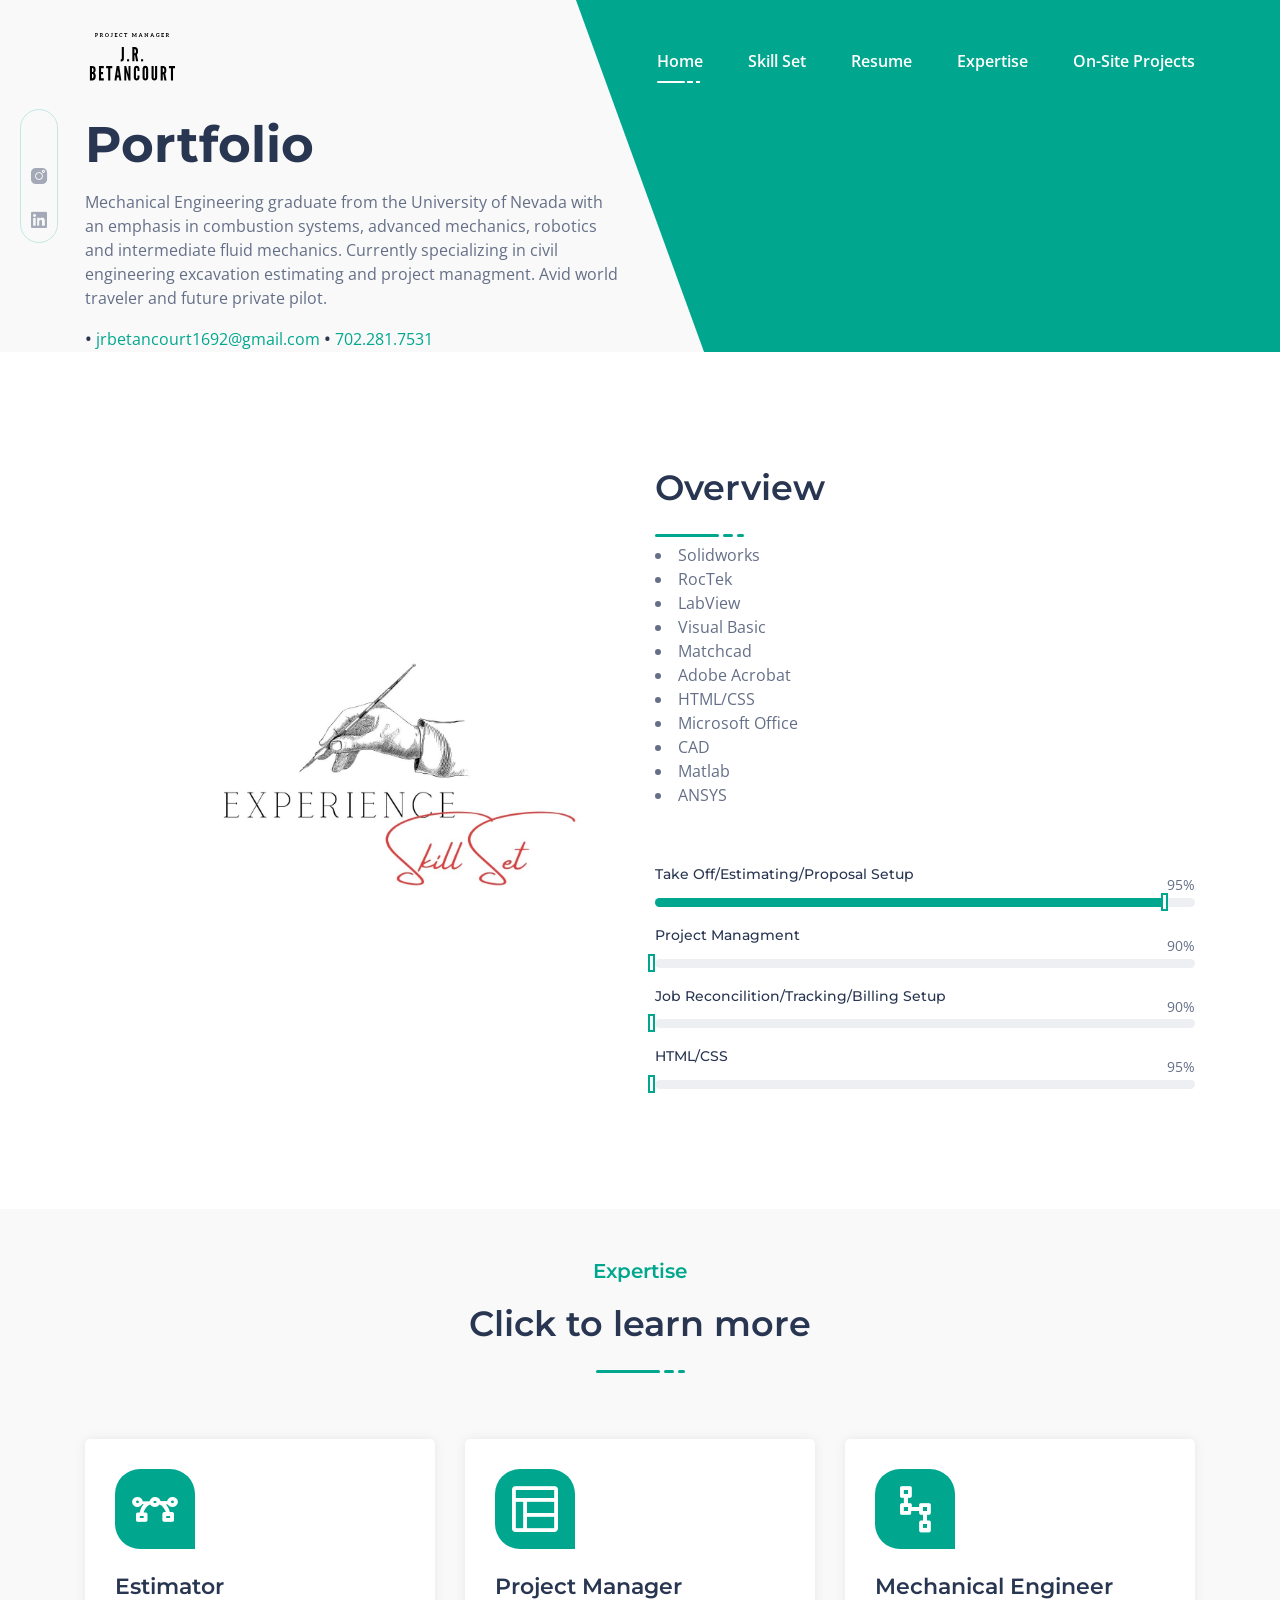
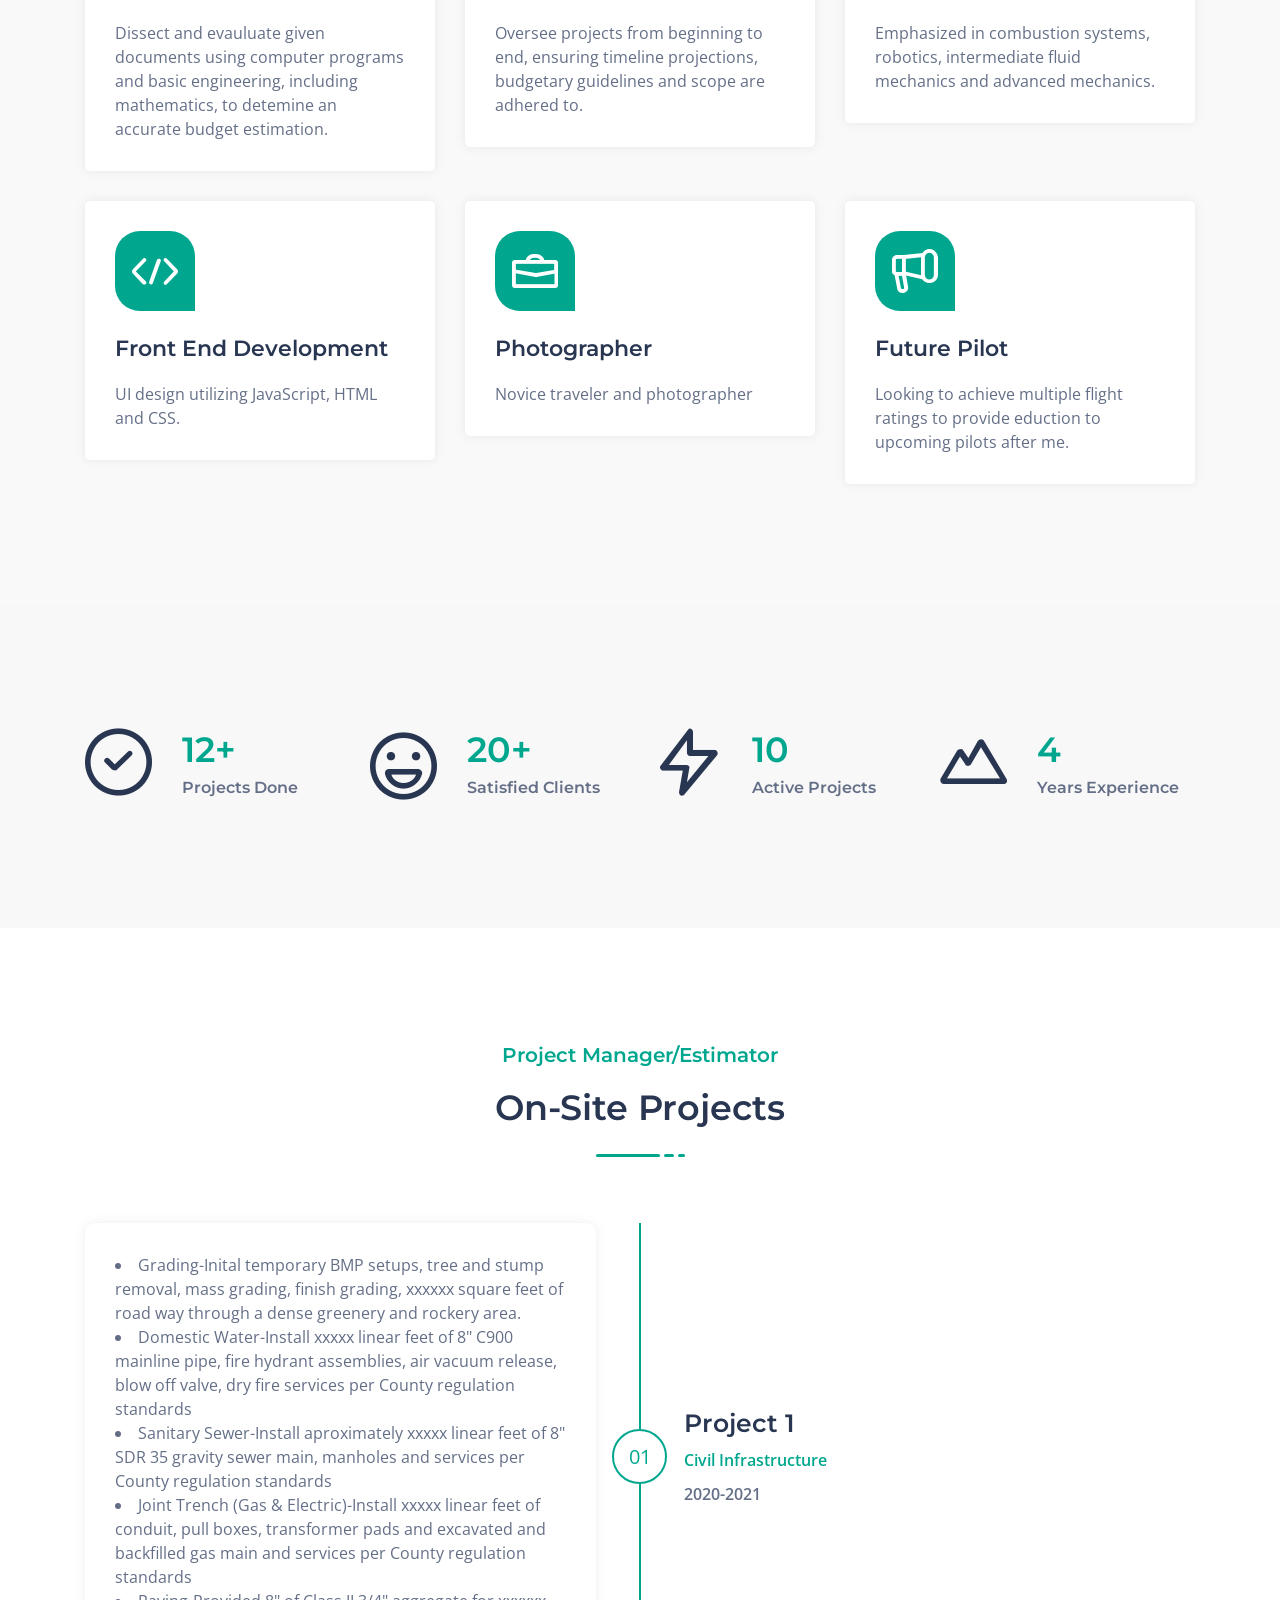
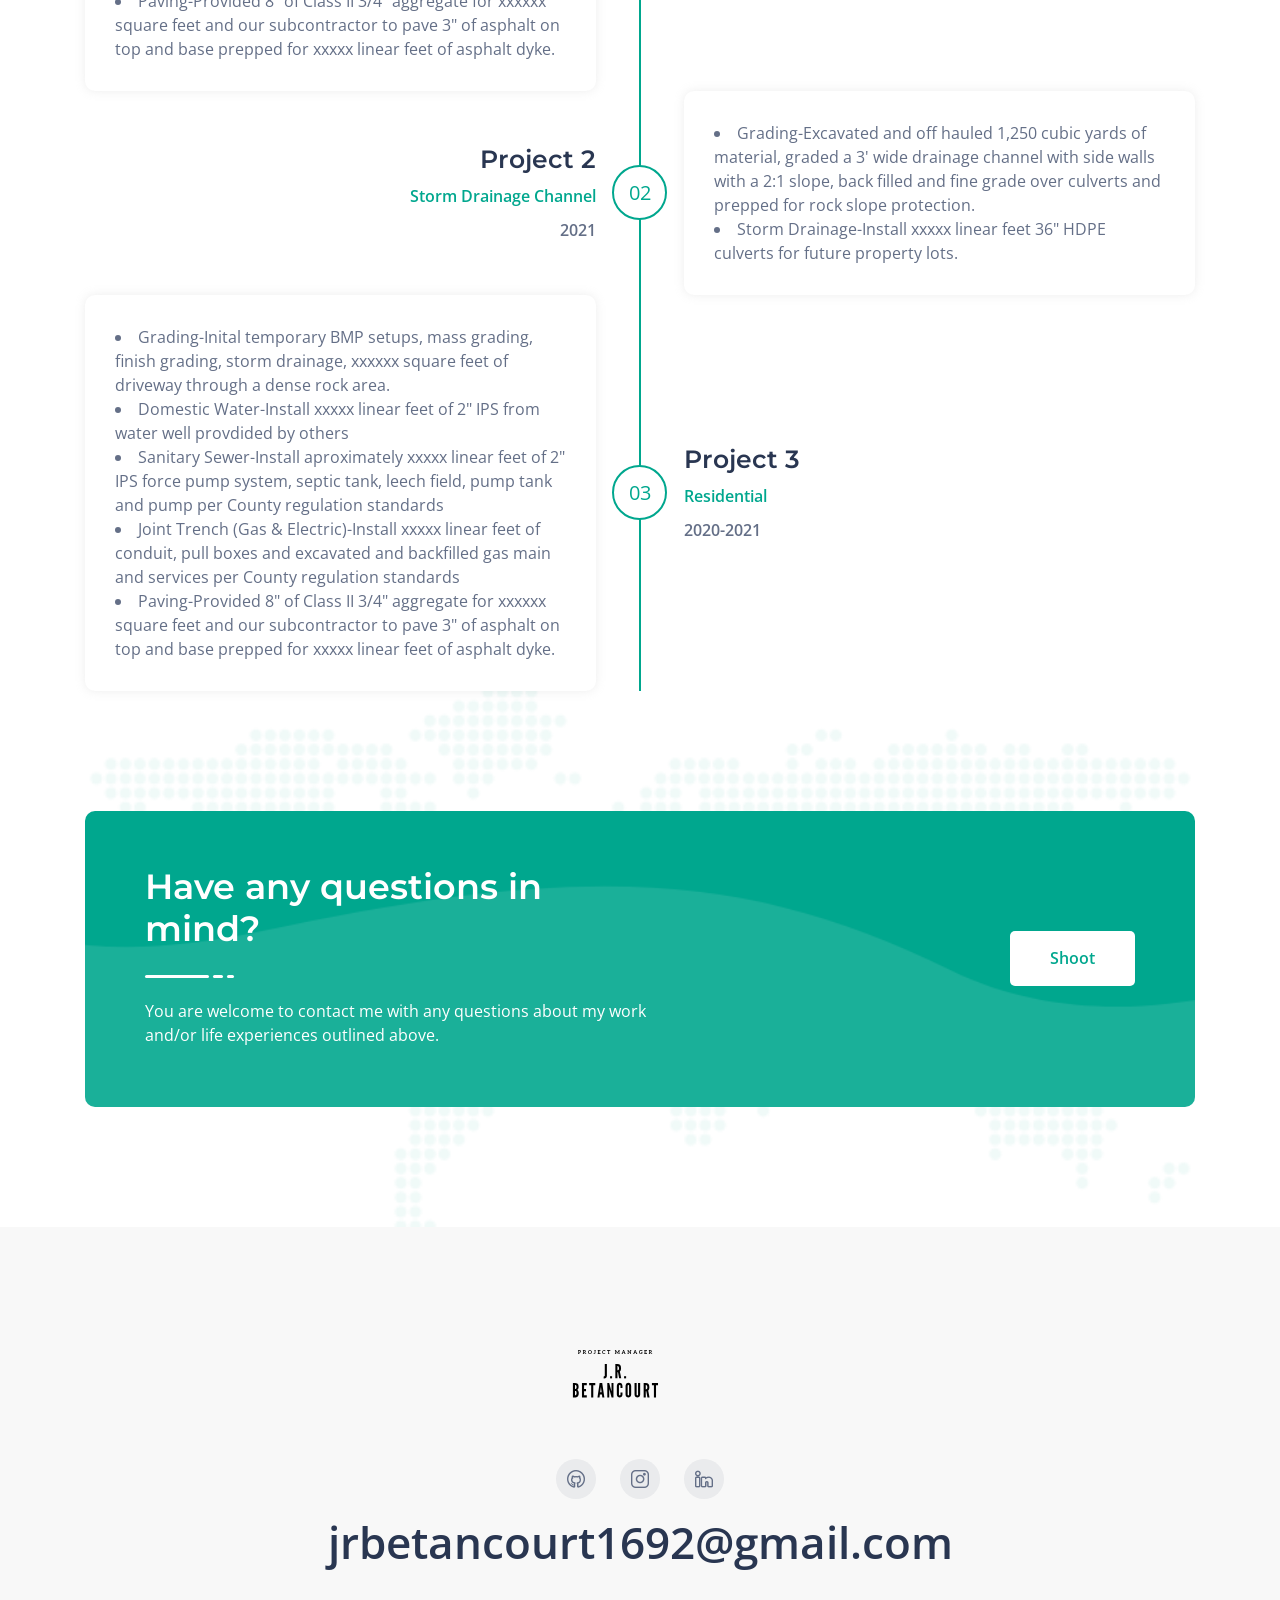
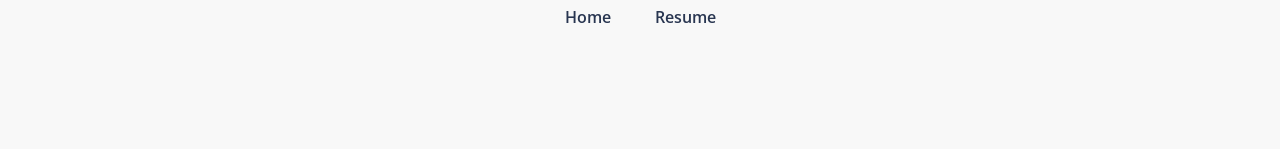
==== index.html @ 89916645 "Update index.html" ====
<!doctype html>
<html class="no-js" lang="en">

<head>
    <meta charset="utf-8">

    <!--====== Title ======-->
    <title>Joe Betancourt - Portfolio</title>

    <meta name="description" content="">
    <meta name="viewport" content="width=device-width, initial-scale=1">

    <!--====== Favicon Icon ======-->
    <link rel="shortcut icon" href="assets/images/B2.png" type="image/png">

    <!--====== Slick CSS ======-->
    <link rel="stylesheet" href="assets/css/animate.css">

    <!--====== Slick CSS ======-->
    <link rel="stylesheet" href="assets/css/slick.css">

    <!--====== LineIcons CSS ======-->
    <link rel="stylesheet" href="assets/css/lineicons.css">

    <!--====== Bootstrap CSS ======-->
    <link rel="stylesheet" href="assets/css/bootstrap.min.css">

    <!--====== Default CSS ======-->
    <link rel="stylesheet" href="assets/css/default.css">

    <!--====== Style CSS ======-->
    <link rel="stylesheet" href="assets/css/style.css">

</head>

<body>
    <!--[if IE]>
    <p class="browserupgrade">You are using an <strong>outdated</strong> browser. Please <a href="https://browsehappy.com/">upgrade your browser</a> to improve your experience and security.</p>
  <![endif]-->

    <!--====== PRELOADER PART START ======-->

    <div class="preloader">
        <div class="loader">
            <div class="ytp-spinner">
                <div class="ytp-spinner-container">
                    <div class="ytp-spinner-rotator">
                        <div class="ytp-spinner-left">
                            <div class="ytp-spinner-circle"></div>
                        </div>
                        <div class="ytp-spinner-right">
                            <div class="ytp-spinner-circle"></div>
                        </div>
                    </div>
                </div>
            </div>
        </div>
    </div>

    <!--====== PRELOADER PART ENDS ======-->


    <!--====== HEADER PART START ======-->

    <section class="header_area">
        <div class="header_navbar">
            <div class="container">
                <div class="row">
                    <div class="col-lg-12">
                        <nav class="navbar navbar-expand-lg">
                            <a class="navbar-brand" href="index.html">
                                <img src="assets/images/JRPM3.svg" alt="Logo">
                            </a>
                            <button class="navbar-toggler" type="button" data-toggle="collapse" data-target="#navbarSupportedContent" aria-controls="navbarSupportedContent" aria-expanded="false" aria-label="Toggle navigation">
                                <span class="toggler-icon"></span>
                                <span class="toggler-icon"></span>
                                <span class="toggler-icon"></span>
                            </button>

                            <div class="collapse navbar-collapse sub-menu-bar" id="navbarSupportedContent">
                                <ul id="nav" class="navbar-nav ml-auto">
                                    <li class="nav-item active">
                                        <a class="page-scroll" href="#home">Home <span></span></a>
                                    </li>
                                    <li class="nav-item">
                                        <a class="page-scroll" href="#about">Skill Set<span></span></a>
                                    </li>
                                    <li class="nav-item">
                                        <a class="page-scroll" href="Betancourt Joe - Resume.pdf">Resume<span></span></a>
                                    </li>
                                    <li class="nav-item">
                                        <a class="page-scroll" href="#services">Expertise<span></span></a>
                                    </li>

                                    <li class="nav-item">
                                        <a class="page-scroll" href="#work">On-Site Projects<span></span></a>
                                    </li>
                                </ul>
                            </div> <!-- navbar collapse -->
                        </nav> <!-- navbar -->
                    </div>
                </div> <!-- row -->
            </div> <!-- container -->
        </div> <!-- header navbar -->

        <div id="home" class="header_hero">
            <ul class="header_social d-none d-lg-block">
                <li><a href="file:///C:/Users/jrbet/Dropbox/My%20PC%20(LAPTOP-DLTUQN59)/Documents/FreeLance%20Website%20HTML/freelancer-template/index.html#project"><i class="lni lni-github-filled"></i></a></li>

                <li><a href="https://www.instagram.com/jrbet1692/"><i class="lni lni-instagram-filled"></i></a></li>
                <li><a href="https://www.linkedin.com/in/joe-betancourt/"><i class="lni lni-linkedin-original"></i></a></li>
            </ul>
            <div class="container">
                <div class="row align-items-center justify-content-center justify-content-lg-between">
                    <div class="col-lg-6">
                        <div class="header_hero_content mt-45">
                            <h5 class="header_sub_title wow fadeInUp" data-wow-duration="1.3s" data-wow-delay="0.2s"></h5>
                            <h2 class="header_title wow fadeInUp" data-wow-duration="1.3s" data-wow-delay="0.5s">Portfolio</h2>
                            <p class="wow fadeInUp" data-wow-duration="1.3s" data-wow-delay="1.1s">Mechanical Engineering graduate from the University of Nevada with an emphasis in combustion systems, advanced mechanics, robotics and intermediate fluid mechanics. Currently specializing in civil engineering excavation estimating and project managment. Avid world traveler and future private pilot. </p>
                            <span class="wow fadeInUp" data-wow-duration="1.3s" data-wow-delay="0.8s">&#8226</span>
                            <a href="mailto:jrbetancourt1692@gmail.com" <span class="wow fadeInUp" data-wow-duration="1.3s" data-wow-delay="0.8s">jrbetancourt1692@gmail.com</span></a>
                            <span class="wow fadeInUp" data-wow-duration="1.3s" data-wow-delay="0.8s">&#8226</span>
                            <a href="tel:+17022817531"<span class="wow fadeInUp" data-wow-duration="1.3s" data-wow-delay="0.8s">702.281.7531</span></a>
                        </div> <!-- header hero content -->
                    </div>
                    <div class="col-lg-6 col-md-6 col-sm-7">
                        <div class="header_hero_image mt-50 wow fadeInRightBig" data-wow-duration="1.3s" data-wow-delay="1.8s">
                            <img src="assets/images/" alt="">
                        </div> <!-- header hero image -->
                    </div>
                </div> <!-- row -->
            </div> <!-- container -->
            <div class="header_hero_shape d-none d-lg-block"></div> <!-- header hero shape -->
        </div> <!-- header hero -->
    </section>

    <!--====== HEADER PART ENDS ======-->

    <!--====== ABOUT PART START ======-->

    <section id="about" class="about_area pt-70 pb-120">
        <div class="container">
            <div class="row align-items-center justify-content-center">
                <div class="col-lg-6 col-md-9">
                    <div class=" mt-50 wow fadeInRightBig" data-wow-duration="1.3s" data-wow-delay="0.5s">
                        <img src="assets/images/Skill Set2.jpg" alt="Hero">
                        <div class="about_shape"></div>
                    </div>
                    <!-- about image -->
                </div>
                <div class="col-lg-6">
                    <div class="about_content mt-45 wow fadeInLeftBig" data-wow-duration="1.3s" data-wow-delay="0.5s">
                        <div class="section_title">
                            <h5 class="sub_title"></h5>
                            <h3 class="main_title">Overview</h3>
                            <ul class="line">
                                <li></li>
                                <li></li>
                                <li></li>
                                  </ul>

                               <li>Solidworks</li>
                               <li>RocTek</li>
                               <li>LabView</li>
                               <li>Visual Basic</li>
                               <li>Matchcad</li>
                               <li>Adobe Acrobat</li>
                               <li>HTML/CSS</li>

                              </ul>

                               <li>Microsoft Office</li>
                               <li>CAD</li>
                            </ul>

                                  <li>  Matlab</li>
                                  <li>  ANSYS</li>
                            </ul>
                         <span>
                        </div>

                        <!-- section title -->
                        <div class="about_skills pt-15">
                            <div class="skill_item mt-20">
                                <div class="skill_header">
                                    <h6 class="skill_title">Take Off/Estimating/Proposal Setup</h6>
                                    <div class="skill_percentage">
                                        <p><span class="counter">95</span>%</p>
                                    </div>
                                </div>
                                <div class="skill_bar">
                                    <div class="bar_inner">
                                        <div class="bar progress_line" data-width="95"></div>
                                    </div>
                                </div>
                            </div> <!-- skill item -->
                            <div class="skill_item mt-20">
                                <div class="skill_header">
                                    <h6 class="skill_title">Project Managment</h6>
                                    <div class="skill_percentage">
                                        <p><span class="counter">90</span>%</p>
                                    </div>
                                </div>
                                <div class="skill_bar">
                                    <div class="bar_inner">
                                        <div class="bar progress_line" data-width="90"></div>
                                    </div>
                                </div>
                            </div> <!-- skill item -->
                            <div class="skill_item mt-20">
                                <div class="skill_header">
                                    <h6 class="skill_title">Job Reconcilition/Tracking/Billing Setup</h6>
                                    <div class="skill_percentage">
                                        <p><span class="counter">90</span>%</p>
                                    </div>
                                </div>
                                <div class="skill_bar">
                                    <div class="bar_inner">
                                        <div class="bar progress_line" data-width="90"></div>
                                    </div>
                                </div>
                            </div> <!-- skill item -->
                            <div class="skill_item mt-20">
                                <div class="skill_header">
                                    <h6 class="skill_title">HTML/CSS</h6>
                                    <div class="skill_percentage">
                                        <p><span class="counter">95</span>%</p>
                                    </div>
                                </div>
                                <div class="skill_bar">
                                    <div class="bar_inner">
                                        <div class="bar progress_line" data-width="95"></div>
                                    </div>
                                </div>
                            </div> <!-- skill item -->
                        </div> <!-- about skill -->
                    </div> <!-- about content -->
                </div>
            </div> <!-- row -->
        </div> <!-- container -->
    </section>

    <!--====== ABOUT PART ENDS ======-->

    <!--====== SERVICES PART START ======-->

    <section id="services" class="services_area pt-50 pb-120">
        <div class="container">
            <div class="row justify-content-center">
                <div class="col-lg-6">
                    <div class="section_title text-center pb-30">
                        <h5 class="sub_title">Expertise</h5>
                        <h3 class="main_title">Click to learn more</h3>
                        <ul class="line">
                            <li></li>
                            <li></li>
                            <li></li>
                        </ul>
                    </div> <!-- section title -->
                </div>
            </div> <!-- row -->
            <div class="row">
                <div class="col-lg-4 col-sm-6"> 
                     <div class="single_service mt-30 wow fadeInUpBig" data-wow-duration="1.3s" data-wow-delay="0.2s">
                        <div class="service_icon">
                            <i class="lni lni-vector"></i>
                        </div> 
                        <div class="service_content">
                            <h4 class="service_title"><a href="Estimator.html">Estimator</a></h4>
                            <p>Dissect and evauluate given documents using computer programs and basic engineering, including mathematics, to detemine an accurate budget estimation.</p>
                        </div>
                    </div> <!-- single service -->
                </div>
                <div class="col-lg-4 col-sm-6">
                    <div class="single_service mt-30 wow fadeInUpBig" data-wow-duration="1.3s" data-wow-delay="0.5s">
                        <div class="service_icon">
                            <i class="lni lni-layout"></i>
                        </div>
                        <div class="service_content">
                            <h4 class="service_title"><a href="Project Manager.html">Project Manager</a></h4>
                            <p>Oversee projects from beginning to end, ensuring timeline projections, budgetary guidelines and scope are adhered to.</p>
                        </div>
                    </div> <!-- single service -->
                </div>
                <div class="col-lg-4 col-sm-6">
                    <div class="single_service mt-30 wow fadeInUpBig" data-wow-duration="1.3s" data-wow-delay="0.8s">
                        <div class="service_icon">
                            <i class="lni lni-ux"></i>
                        </div>
                        <div class="service_content">
                            <h4 class="service_title"><a href="BSME.html">Mechanical Engineer</a></h4>
                            <p>Emphasized in combustion systems, robotics, intermediate fluid mechanics and advanced mechanics.</p>
                        </div>
                    </div> <!-- single service -->
                </div>
                <div class="col-lg-4 col-sm-6">
                    <div class="single_service mt-30 wow fadeInUpBig" data-wow-duration="1.3s" data-wow-delay="0.2s">
                        <div class="service_icon">
                            <i class="lni lni-code"></i>
                        </div>
                        <div class="service_content">
                            <h4 class="service_title"><a href="jrbj/HTML CSS.html">Front End Development</a></h4>
                            <p>UI design utilizing JavaScript, HTML and CSS.</p>
                        </div>
                    </div> <!-- single service -->
                </div>
                <div class="col-lg-4 col-sm-6">
                    <div class="single_service mt-30 wow fadeInUpBig" data-wow-duration="1.3s" data-wow-delay="0.5s">
                        <div class="service_icon">
                            <i class="lni lni-briefcase"></i>
                        </div>
                        <div class="service_content">
                            <h4 class="service_title"><a href="jrbj/adventure.html">Photographer</a></h4>
                            <p>Novice traveler and photographer</p>
                        </div>
                    </div> <!-- single service -->
                </div>
                <div class="col-lg-4 col-sm-6">
                    <div class="single_service mt-30 wow fadeInUpBig" data-wow-duration="1.3s" data-wow-delay="0.8s">
                        <div class="service_icon">
                            <i class="lni lni-bullhorn"></i>
                        </div>
                        <div class="service_content">
                            <h4 class="service_title"><a href="jrbj/Aviation.html">Future Pilot</a></h4>
                            <p>Looking to achieve multiple flight ratings to provide eduction to upcoming pilots after me.</p>
                        </div>
                    </div> <!-- single service -->
                </div>
            </div> <!-- row -->
        </div> <!-- container -->
    </section>

    <!--====== SERVICES PART ENDS ======-->
    <!--====== COUNTER PART START ======-->

    <section id="counter" class="counter_area gray-bg pt-70 pb-120">
        <div class="container">
            <div class="row">
                <div class="col-lg-3 col-sm-6">
                    <div class="single_counter mt-50 d-flex align-items-center wow fadeIn" data-wow-duration="1.3s" data-wow-delay="0.2s">
                        <div class="counter_icon">
                            <i class="lni lni-checkmark-circle"></i>
                        </div>
                        <div class="counter_content media-body">
                            <span class="count"><span class="counter">12</span>+</span>
                            <p>Projects Done</p>
                        </div>
                    </div> <!-- single counter -->
                </div>
                <div class="col-lg-3 col-sm-6">
                    <div class="single_counter mt-50 d-flex align-items-center wow fadeIn" data-wow-duration="1.3s" data-wow-delay="0.4s">
                        <div class="counter_icon">
                            <i class="lni lni-emoji-happy"></i>
                        </div>
                        <div class="counter_content media-body">
                            <span class="count"><span class="counter">20<span>+</span>
                            <p>Satisfied Clients</p>
                        </div>
                    </div> <!-- single counter -->
                </div>
                <div class="col-lg-3 col-sm-6">
                    <div class="single_counter mt-50 d-flex align-items-center wow fadeIn" data-wow-duration="1.3s" data-wow-delay="0.6s">
                        <div class="counter_icon">
                            <i class="lni lni-bolt"></i>
                        </div>
                        <div class="counter_content media-body">
                            <span class="count"><span class="counter">10</span></span>
                            <p>Active Projects</p>
                        </div>
                    </div> <!-- single counter -->
                </div>
                <div class="col-lg-3 col-sm-6">
                    <div class="single_counter mt-50 d-flex align-items-center wow fadeIn" data-wow-duration="1.3s" data-wow-delay="0.8s">
                        <div class="counter_icon">
                            <i class="lni lni-pyramids"></i>
                        </div>
                        <div class="counter_content media-body">
                            <span class="count"><span class="counter">4</span></span>
                            <p>Years Experience</p>
                        </div>
                    </div> <!-- single counter -->
                </div>
            </div>  <!-- row -->
        </div> <!-- container -->
    </section>

    <!--====== COUNTER PART ENDS ======-->

    <!--====== WORK EXPERIENCE PART START ======-->

    <section id="work" class="work_experience_area pt-115">
        <div class="container">
            <div class="row justify-content-center">
                <div class="col-lg-6">
                    <div class="section_title text-center pb-30">
                        <h5 class="sub_title">Project Manager/Estimator</h5>
                        <h3 class="main_title">On-Site Projects</h3>
                        <ul class="line">
                            <li></li>
                            <li></li>
                            <li></li>
                        </ul>
                    </div> <!-- section title -->
                </div>
            </div> <!-- row -->
            <div class="work_experience">
                <div class="row">
                    <div class="col-lg-12">
                        <div class="single_experience d-lg-flex align-items-center flex-wrap wow fadeIn" data-wow-duration="1.3s" data-wow-delay="0.2s">
                            <div class="experience_title order-last">
                                <h3 class="title">Project 1</h3>
                                <p>Civil Infrastructure</p>
                                <span class="date">2020-2021</span>
                            </div>
                            <div class="experience_number">
                                <span>01</span>
                            </div>
                            <div class="experience_content order-first">
                                <p>
                                </ul>

                             <li>Grading-Inital temporary BMP setups, tree and stump removal, mass grading, finish grading, xxxxxx square feet of road way through a dense greenery and rockery area.</li>
                             <li>Domestic Water-Install xxxxx linear feet of 8" C900 mainline pipe, fire hydrant assemblies, air vacuum release, blow off valve, dry fire services per County regulation standards</li>
                             <li>Sanitary Sewer-Install aproximately xxxxx linear feet of 8" SDR 35 gravity sewer main, manholes and services per County regulation standards</li>
                             <li>Joint Trench (Gas & Electric)-Install xxxxx linear feet of conduit, pull boxes, transformer pads and excavated and backfilled gas main and services per County regulation standards</li>
                             <li>Paving-Provided 8" of Class II 3/4" aggregate for xxxxxx square feet and our subcontractor to pave 3" of asphalt on top and base prepped for xxxxx linear feet of asphalt dyke.</li>


                            </ul>
                                  </p>
                            </div>
                        </div> <!-- single experience -->
                    </div>
                </div>  <!-- row -->
                <div class="row">
                    <div class="col-lg-12">
                        <div class="single_experience d-lg-flex align-items-center flex-wrap wow fadeIn" data-wow-duration="1.3s" data-wow-delay="0.5s">
                            <div class="experience_title text-lg-right">
                                <h3 class="title">Project 2</h3>
                                <p>Storm Drainage Channel</p>
                                <span class="date">2021</span>
                            </div>
                            <div class="experience_number">
                                <span>02</span>
                            </div>
                            <div class="experience_content">
                                <p>
                                </ul>

                             <li>Grading-Excavated and off hauled 1,250 cubic yards of material, graded a 3' wide drainage channel with side walls with a 2:1 slope, back filled and fine grade over culverts and prepped for rock slope protection. </li>
                             <li>Storm Drainage-Install xxxxx linear feet 36" HDPE culverts for future property lots.</li>

                            </ul>
                                </p>
                            </div>
                        </div> <!-- single experience -->
                    </div>
                </div>  <!-- row -->
                <div class="row">
                    <div class="col-lg-12">
                        <div class="single_experience d-lg-flex align-items-center flex-wrap wow fadeIn" data-wow-duration="1.3s" data-wow-delay="0.8s">
                            <div class="experience_title order-last">
                                <h3 class="title">Project 3</h3>
                                <p>Residential </p>
                                <span class="date">2020-2021</span>
                            </div>
                            <div class="experience_number">
                                <span>03</span>
                            </div>
                            <div class="experience_content order-first">
                                <p>
                                </ul>

                             <li>Grading-Inital temporary BMP setups, mass grading, finish grading, storm drainage, xxxxxx square feet of  driveway through a dense rock area.</li>
                             <li>Domestic Water-Install xxxxx linear feet of 2" IPS from water well provdided by others</li>
                             <li>Sanitary Sewer-Install aproximately xxxxx linear feet of 2" IPS force pump system, septic tank, leech field, pump tank and pump per County regulation standards</li>
                             <li>Joint Trench (Gas & Electric)-Install xxxxx linear feet of conduit, pull boxes and excavated and backfilled gas main and services per County regulation standards</li>
                             <li>Paving-Provided 8" of Class II 3/4" aggregate for xxxxxx square feet and our subcontractor to pave 3" of asphalt on top and base prepped for xxxxx linear feet of asphalt dyke.</li>


                            </ul>
                                </p>
                            </div>
                        </div> <!-- single experience -->
                    </div>
                </div>  <!-- row -->
            </div>  <!-- work experience -->
        </div> <!-- container -->
    </section>

    <!--====== WORK EXPERIENCE  PART ENDS ======-->

    <!--====== CALL TO ACTION PART START ======-->

    <section id="contact" class="call_to_action_area">
        <div class="container">
            <div class="call_to_action_wrapper wow fadeIn" data-wow-duration="1.3s" data-wow-delay="0.5s">
                <div class="row">
                    <div class="col-lg-12">
                        <div class="call_to_action_box d-md-flex justify-content-between align-items-center">
                            <div class="call_to_action_content">
                                <h3 class="action_title">Have any questions in mind?</h3>
                                <ul class="line">
                                    <li></li>
                                    <li></li>
                                    <li></li>
                                </ul>
                                <p>You are welcome to contact me with any questions about my work and/or life experiences outlined above.</p>
                            </div> <!-- call to action content -->

                            <div class="call_to_action_btn">
                                <a href="mailto:jrbetancourt1692@gmail.com" class="main-btn">Shoot</a>
                            </div> <!-- call to action btn -->
                        </div> <!-- call to action box -->
                    </div>
                </div>  <!-- row -->
            </div>  <!-- call to action wrapper -->
        </div> <!-- container -->
    </section>

    <!--====== CALL TO ACTION PART ENDS ======-->

    <!--====== FOOTER PART START ======-->

    <footer id="footer" class="footer_area gray-bg pt-115 pb-120">
        <div class="container">
            <div class="row">
                <div class="col-lg-12">
                    <div class="footer_content text-center">
                        <a href="#"><img src="assets/images/JRPM3.svg" alt="Logo"></a>
                        <ul class="footer_social">
                            <li><a href="file:///C:/Users/jrbet/Dropbox/My%20PC%20(LAPTOP-DLTUQN59)/Documents/FreeLance%20Website%20HTML/freelancer-template/index.html#project"><i class="lni lni-github"></i></a></li>
                            <li><a href="https://www.instagram.com/jrbet1692/"><i class="lni lni-instagram"></i></a></li>
                            <li><a href="https://www.linkedin.com/in/joe-betancourt/"><i class="lni lni-linkedin"></i></a></li>
                        </ul>
                        <a href="mailto:jrbetancourt1692@gmail.com"< span class="email">jrbetancourt1692@gmail.com</span></a>
                        <ul class="footer_menu">
                            <li><a href="#">Home</a></li>
                            <li><a href="Betancourt Joe - Resume.pdf">Resume</a></li>
                        </ul>

                    </div> <!-- footer content -->
                </div>
            </div>  <!-- row -->
        </div> <!-- container -->
    </footer>

    <!--====== FOOTER PART ENDS ======-->

    <!--====== PART START ======-->

<!--
    <section class="">
        <div class="container">
            <div class="row">
                <div class="col-lg-">

                </div>
            </div>
        </div>
    </section>
-->

    <!--====== PART ENDS ======-->

    <!-- row -->


    <!--====== Jquery js ======-->
    <script src="assets/js/vendor/jquery-1.12.4.min.js"></script>
    <script src="assets/js/vendor/modernizr-3.7.1.min.js"></script>

    <!--====== Bootstrap js ======-->
    <script src="assets/js/popper.min.js"></script>
    <script src="assets/js/bootstrap.min.js"></script>

    <!--====== Slick js ======-->
    <script src="assets/js/slick.min.js"></script>

    <!--====== Ajax Contact js ======-->
    <script src="assets/js/ajax-contact.js"></script>

    <!--====== Appear js ======-->
    <script src="assets/js/jquery.appear.min.js"></script>

    <!--====== Counter Up js ======-->
    <script src="assets/js/waypoints.min.js"></script>
    <script src="assets/js/jquery.counterup.min.js"></script>

    <!--====== Scrolling Nav js ======-->
    <script src="assets/js/jquery.easing.min.js"></script>
    <script src="assets/js/scrolling-nav.js"></script>

    <!--====== wow js ======-->
    <script src="assets/js/wow.min.js"></script>

    <!--====== Main js ======-->
    <script src="assets/js/main.js"></script>

</body>

</html>
---- assets/css/default.css ----
/* Deafult Margin & Padding */
/*-- Margin Top --*/
.mt-5 {
	margin-top: 5px;
}
.mt-10 {
	margin-top: 10px;
}
.mt-15 {
	margin-top: 15px;
}
.mt-20 {
	margin-top: 20px;
}
.mt-25 {
	margin-top: 25px;
}
.mt-30 {
	margin-top: 30px;
}
.mt-35 {
	margin-top: 35px;
}
.mt-40 {
	margin-top: 40px;
}
.mt-45 {
	margin-top: 45px;
}
.mt-50 {
	margin-top: 50px;
}
.mt-55 {
	margin-top: 55px;
}
.mt-60 {
	margin-top: 60px;
}
.mt-65 {
	margin-top: 65px;
}
.mt-70 {
	margin-top: 70px;
}
.mt-75 {
	margin-top: 75px;
}
.mt-80 {
	margin-top: 80px;
}
.mt-85 {
	margin-top: 85px;
}
.mt-90 {
	margin-top: 90px;
}
.mt-95 {
	margin-top: 95px;
}
.mt-100 {
	margin-top: 100px;
}
.mt-105 {
	margin-top: 105px;
}
.mt-110 {
	margin-top: 110px;
}
.mt-115 {
	margin-top: 115px;
}
.mt-120 {
	margin-top: 120px;
}
.mt-125 {
	margin-top: 125px;
}
.mt-130 {
	margin-top: 130px;
}
.mt-135 {
	margin-top: 135px;
}
.mt-140 {
	margin-top: 140px;
}
.mt-145 {
	margin-top: 145px;
}
.mt-150 {
	margin-top: 150px;
}
.mt-155 {
	margin-top: 155px;
}
.mt-160 {
	margin-top: 160px;
}
.mt-165 {
	margin-top: 165px;
}
.mt-170 {
	margin-top: 170px;
}
.mt-175 {
	margin-top: 175px;
}
.mt-180 {
	margin-top: 180px;
}
.mt-185 {
	margin-top: 185px;
}
.mt-190 {
	margin-top: 190px;
}
.mt-195 {
	margin-top: 195px;
}
.mt-200 {
	margin-top: 200px;
}
/*-- Margin Bottom --*/

.mb-5 {
	margin-bottom: 5px;
}
.mb-10 {
	margin-bottom: 10px;
}
.mb-15 {
	margin-bottom: 15px;
}
.mb-20 {
	margin-bottom: 20px;
}
.mb-25 {
	margin-bottom: 25px;
}
.mb-30 {
	margin-bottom: 30px;
}
.mb-35 {
	margin-bottom: 35px;
}
.mb-40 {
	margin-bottom: 40px;
}
.mb-45 {
	margin-bottom: 45px;
}
.mb-50 {
	margin-bottom: 50px;
}
.mb-55 {
	margin-bottom: 55px;
}
.mb-60 {
	margin-bottom: 60px;
}
.mb-65 {
	margin-bottom: 65px;
}
.mb-70 {
	margin-bottom: 70px;
}
.mb-75 {
	margin-bottom: 75px;
}
.mb-80 {
	margin-bottom: 80px;
}
.mb-85 {
	margin-bottom: 85px;
}
.mb-90 {
	margin-bottom: 90px;
}
.mb-95 {
	margin-bottom: 95px;
}
.mb-100 {
	margin-bottom: 100px;
}
.mb-105 {
	margin-bottom: 105px;
}
.mb-110 {
	margin-bottom: 110px;
}
.mb-115 {
	margin-bottom: 115px;
}
.mb-120 {
	margin-bottom: 120px;
}
.mb-125 {
	margin-bottom: 125px;
}
.mb-130 {
	margin-bottom: 130px;
}
.mb-135 {
	margin-bottom: 135px;
}
.mb-140 {
	margin-bottom: 140px;
}
.mb-145 {
	margin-bottom: 145px;
}
.mb-150 {
	margin-bottom: 150px;
}
.mb-155 {
	margin-bottom: 155px;
}
.mb-160 {
	margin-bottom: 160px;
}
.mb-165 {
	margin-bottom: 165px;
}
.mb-170 {
	margin-bottom: 170px;
}
.mb-175 {
	margin-bottom: 175px;
}
.mb-180 {
	margin-bottom: 180px;
}
.mb-185 {
	margin-bottom: 185px;
}
.mb-190 {
	margin-bottom: 190px;
}
.mb-195 {
	margin-bottom: 195px;
}
.mb-200 {
	margin-bottom: 200px;
}
/*-- margin left --*/
.ml-5 {
	margin-left: 5px;
}
.ml-10 {
	margin-left: 10px;
}
.ml-15 {
	margin-left: 15px;
}
.ml-20 {
	margin-left: 20px;
}
.ml-25 {
	margin-left: 25px;
}
.ml-30 {
	margin-left: 30px;
}
.ml-35 {
	margin-left: 35px;
}
.ml-40 {
	margin-left: 40px;
}
.ml-45 {
	margin-left: 45px;
}
.ml-50 {
	margin-left: 50px;
}
.ml-55 {
	margin-left: 55px;
}
.ml-60 {
	margin-left: 60px;
}
.ml-65 {
	margin-left: 65px;
}
.ml-70 {
	margin-left: 70px;
}
.ml-75 {
	margin-left: 75px;
}
.ml-80 {
	margin-left: 80px;
}
.ml-85 {
	margin-left: 85px;
}
.ml-90 {
	margin-left: 90px;
}
.ml-95 {
	margin-left: 95px;
}
.ml-100 {
	margin-left: 100px;
}
.ml-105 {
	margin-left: 105px;
}
.ml-110 {
	margin-left: 110px;
}
.ml-115 {
	margin-left: 115px;
}
.ml-120 {
	margin-left: 120px;
}
.ml-125 {
	margin-left: 125px;
}
.ml-130 {
	margin-left: 130px;
}
.ml-135 {
	margin-left: 135px;
}
.ml-140 {
	margin-left: 140px;
}
.ml-145 {
	margin-left: 145px;
}
.ml-150 {
	margin-left: 150px;
}
.ml-155 {
	margin-left: 155px;
}
.ml-160 {
	margin-left: 160px;
}
.ml-165 {
	margin-left: 165px;
}
.ml-170 {
	margin-left: 170px;
}
.ml-175 {
	margin-left: 175px;
}
.ml-180 {
	margin-left: 180px;
}
.ml-185 {
	margin-left: 185px;
}
.ml-190 {
	margin-left: 190px;
}
.ml-195 {
	margin-left: 195px;
}
.ml-200 {
	margin-left: 200px;
}
/*-- margin right --*/
.mr-5 {
	margin-right: 5px;
}
.mr-10 {
	margin-right: 10px;
}
.mr-15 {
	margin-right: 15px;
}
.mr-20 {
	margin-right: 20px;
}
.mr-25 {
	margin-right: 25px;
}
.mr-30 {
	margin-right: 30px;
}
.mr-35 {
	margin-right: 35px;
}
.mr-40 {
	margin-right: 40px;
}
.mr-45 {
	margin-right: 45px;
}
.mr-50 {
	margin-right: 50px;
}
.mr-55 {
	margin-right: 55px;
}
.mr-60 {
	margin-right: 60px;
}
.mr-65 {
	margin-right: 65px;
}
.mr-70 {
	margin-right: 70px;
}
.mr-75 {
	margin-right: 75px;
}
.mr-80 {
	margin-right: 80px;
}
.mr-85 {
	margin-right: 85px;
}
.mr-90 {
	margin-right: 90px;
}
.mr-95 {
	margin-right: 95px;
}
.mr-100 {
	margin-right: 100px;
}
.mr-105 {
	margin-right: 105px;
}
.mr-110 {
	margin-right: 110px;
}
.mr-115 {
	margin-right: 115px;
}
.mr-120 {
	margin-right: 120px;
}
.mr-125 {
	margin-right: 125px;
}
.mr-130 {
	margin-right: 130px;
}
.mr-135 {
	margin-right: 135px;
}
.mr-140 {
	margin-right: 140px;
}
.mr-145 {
	margin-right: 145px;
}
.mr-150 {
	margin-right: 150px;
}
.mr-155 {
	margin-right: 155px;
}
.mr-160 {
	margin-right: 160px;
}
.mr-165 {
	margin-right: 165px;
}
.mr-170 {
	margin-right: 170px;
}
.mr-175 {
	margin-right: 175px;
}
.mr-180 {
	margin-right: 180px;
}
.mr-185 {
	margin-right: 185px;
}
.mr-190 {
	margin-right: 190px;
}
.mr-195 {
	margin-right: 195px;
}
.mr-200 {
	margin-right: 200px;
}


/*-- Padding Top --*/

.pt-5 {
	padding-top: 5px;
}
.pt-10 {
	padding-top: 10px;
}
.pt-15 {
	padding-top: 15px;
}
.pt-20 {
	padding-top: 20px;
}
.pt-25 {
	padding-top: 25px;
}
.pt-30 {
	padding-top: 30px;
}
.pt-35 {
	padding-top: 35px;
}
.pt-40 {
	padding-top: 40px;
}
.pt-45 {
	padding-top: 45px;
}
.pt-50 {
	padding-top: 50px;
}
.pt-55 {
	padding-top: 55px;
}
.pt-60 {
	padding-top: 60px;
}
.pt-65 {
	padding-top: 65px;
}
.pt-70 {
	padding-top: 70px;
}
.pt-75 {
	padding-top: 75px;
}
.pt-80 {
	padding-top: 80px;
}
.pt-85 {
	padding-top: 85px;
}
.pt-90 {
	padding-top: 90px;
}
.pt-95 {
	padding-top: 95px;
}
.pt-100 {
	padding-top: 100px;
}
.pt-105 {
	padding-top: 105px;
}
.pt-110 {
	padding-top: 110px;
}
.pt-115 {
	padding-top: 115px;
}
.pt-120 {
	padding-top: 120px;
}
.pt-125 {
	padding-top: 125px;
}
.pt-130 {
	padding-top: 130px;
}
.pt-135 {
	padding-top: 135px;
}
.pt-140 {
	padding-top: 140px;
}
.pt-145 {
	padding-top: 145px;
}
.pt-150 {
	padding-top: 150px;
}
.pt-155 {
	padding-top: 155px;
}
.pt-160 {
	padding-top: 160px;
}
.pt-165 {
	padding-top: 165px;
}
.pt-170 {
	padding-top: 170px;
}
.pt-175 {
	padding-top: 175px;
}
.pt-180 {
	padding-top: 180px;
}
.pt-185 {
	padding-top: 185px;
}
.pt-190 {
	padding-top: 190px;
}
.pt-195 {
	padding-top: 195px;
}
.pt-200 {
	padding-top: 200px;
}
/*-- Padding Bottom --*/

.pb-5 {
	padding-bottom: 5px;
}
.pb-10 {
	padding-bottom: 10px;
}
.pb-15 {
	padding-bottom: 15px;
}
.pb-20 {
	padding-bottom: 20px;
}
.pb-25 {
	padding-bottom: 25px;
}
.pb-30 {
	padding-bottom: 30px;
}
.pb-35 {
	padding-bottom: 35px;
}
.pb-40 {
	padding-bottom: 40px;
}
.pb-45 {
	padding-bottom: 45px;
}
.pb-50 {
	padding-bottom: 50px;
}
.pb-55 {
	padding-bottom: 55px;
}
.pb-60 {
	padding-bottom: 60px;
}
.pb-65 {
	padding-bottom: 65px;
}
.pb-70 {
	padding-bottom: 70px;
}
.pb-75 {
	padding-bottom: 75px;
}
.pb-80 {
	padding-bottom: 80px;
}
.pb-85 {
	padding-bottom: 85px;
}
.pb-90 {
	padding-bottom: 90px;
}
.pb-95 {
	padding-bottom: 95px;
}
.pb-100 {
	padding-bottom: 100px;
}
.pb-105 {
	padding-bottom: 105px;
}
.pb-110 {
	padding-bottom: 110px;
}
.pb-115 {
	padding-bottom: 115px;
}
.pb-120 {
	padding-bottom: 120px;
}
.pb-125 {
	padding-bottom: 125px;
}
.pb-130 {
	padding-bottom: 130px;
}
.pb-135 {
	padding-bottom: 135px;
}
.pb-140 {
	padding-bottom: 140px;
}
.pb-145 {
	padding-bottom: 145px;
}
.pb-150 {
	padding-bottom: 150px;
}
.pb-155 {
	padding-bottom: 155px;
}
.pb-160 {
	padding-bottom: 160px;
}
.pb-165 {
	padding-bottom: 165px;
}
.pb-170 {
	padding-bottom: 170px;
}
.pb-175 {
	padding-bottom: 175px;
}
.pb-180 {
	padding-bottom: 180px;
}
.pb-185 {
	padding-bottom: 185px;
}
.pb-190 {
	padding-bottom: 190px;
}
.pb-195 {
	padding-bottom: 195px;
}
.pb-200 {
	padding-bottom: 200px;
}

/*-- Padding left --*/

.pl-0 {
	padding-left: 0px;
}
.pl-5 {
	padding-left: 5px;
}
.pl-10 {
	padding-left: 10px;
}
.pl-15 {
	padding-left: 15px;
}
.pl-20 {
	padding-left: 20px;
}
.pl-25 {
	padding-left: 25px;
}
.pl-30 {
	padding-left: 30px;
}
.pl-35 {
	padding-left: 35px;
}
.pl-40 {
	padding-left: 40px;
}
.pl-45 {
	padding-left: 45px;
}
.pl-50 {
	padding-left: 50px;
}
.pl-55 {
	padding-left: 55px;
}
.pl-60 {
	padding-left: 60px;
}
.pl-65 {
	padding-left: 65px;
}
.pl-70 {
	padding-left: 70px;
}
.pl-75 {
	padding-left: 75px;
}
.pl-80 {
	padding-left: 80px;
}
.pl-85 {
	padding-left: 85px;
}
.pl-90 {
	padding-left: 90px;
}
.pl-100 {
	padding-left: 100px;
}
.pl-105 {
	padding-left: 105px;
}
.pl-110 {
	padding-left: 110px;
}
.pl-115 {
	padding-left: 115px;
}
.pl-120 {
	padding-left: 120px;
}
.pl-125 {
	padding-left: 125px;
}
/*-- Padding right --*/

.pr-0 {
	padding-right: 0px;
}
.pr-5 {
	padding-right: 5px;
}
.pr-10 {
	padding-right: 10px;
}
.pr-15 {
	padding-right: 15px;
}
.pr-20 {
	padding-right: 20px;
}
.pr-25 {
	padding-right: 25px;
}
.pr-30 {
	padding-right: 30px;
}
.pr-35 {
	padding-right: 35px;
}
.pr-40 {
	padding-right: 40px;
}
.pr-45 {
	padding-right: 45px;
}
.pr-50 {
	padding-right: 50px;
}
.pr-55 {
	padding-right: 55px;
}
.pr-60 {
	padding-right: 60px;
}
.pr-65 {
	padding-right: 65px;
}
.pr-70 {
	padding-right: 70px;
}
.pr-75 {
	padding-right: 75px;
}
.pr-80 {
	padding-right: 80px;
}
.pr-85 {
	padding-right: 85px;
}
.pr-90 {
	padding-right: 90px;
}
.pr-95 {
	padding-right: 95px;
}
.pr-100 {
	padding-right: 100px;
}
.pr-105 {
	padding-right: 105px;
}
/* Background Color */

.gray-bg {
	background: #F8F8F8;
}
.white-bg {
	background: #fff;
}
.black-bg {
	background: #222;
}
/* Color */

.white {
	color: #fff;
}
.black {
	color: #222;
}
/* black overlay */

[data-overlay] {
	position: relative;
}
[data-overlay]::before {
	background: #000 none repeat scroll 0 0;
	content: "";
	height: 100%;
	left: 0;
	position: absolute;
	top: 0;
	width: 100%;
	z-index: 1;
}
[data-overlay="3"]::before {
	opacity: 0.3;
}
[data-overlay="4"]::before {
	opacity: 0.4;
}
[data-overlay="5"]::before {
	opacity: 0.5;
}
[data-overlay="6"]::before {
	opacity: 0.6;
}
[data-overlay="7"]::before {
	opacity: 0.7;
}
[data-overlay="8"]::before {
	opacity: 0.8;
}
[data-overlay="9"]::before {
	opacity: 0.9;
}
---- assets/css/style.css ----
/*-----------------------------------------------------------------------------------

    Template Name: Freelancer - CV and Personal Portfolio Template
    Template URI: uideck.com
    Description: Freelancer - CV and Personal Portfolio Template
    Author: UIdeck
    Author URI: uideck.com
    Version: 1.0

-----------------------------------------------------------------------------------

    CSS INDEX
    ===================

    01. Theme default CSS
	02. Header
    03. Hero
	04. Footer

-----------------------------------------------------------------------------------*/
/*===========================
      01.COMMON css 
===========================*/
@import url("https://fonts.googleapis.com/css?family=Montserrat:300,400,500,600,700,800|Open+Sans:400,600,700&display=swap");
body {
  font-family: "Open Sans", sans-serif;
  font-weight: normal;
  font-style: normal;
  color: #646F87; }

* {
  margin: 0;
  padding: 0;
  -webkit-box-sizing: border-box;
  -moz-box-sizing: border-box;
  box-sizing: border-box; }

img {
  max-width: 100%; }

a:focus,
input:focus,
textarea:focus,
button:focus {
  text-decoration: none;
  outline: none; }

a {
  color: #00A78E; }

a:focus,
a:hover {
  text-decoration: none; }

i,
span,
a {
  display: inline-block; }

audio,
canvas,
iframe,
img,
svg,
video {
  vertical-align: middle; }

h1,
h2,
h3,
h4,
h5,
h6 {
  font-family: "Montserrat", sans-serif;
  font-weight: 700;
  color: #293651;
  margin: 0px; }

h1 {
  font-size: 48px; }

h2 {
  font-size: 36px; }

h3 {
  font-size: 28px; }

h4 {
  font-size: 22px; }

h5 {
  font-size: 18px; }

h6 {
  font-size: 16px; }

ul, ol {
  margin: 0px;
  padding: 0px;
  list-style-type: none; }

p {
  font-size: 16px;
  font-weight: 400;
  line-height: 24px;
  color: #646F87;
  margin: 0px; }

.bg_cover {
  background-position: center center;
  background-size: cover;
  background-repeat: no-repeat;
  width: 100%;
  height: 100%; }

/*===== All Button Style =====*/
.main-btn {
  display: inline-block;
  font-weight: 600;
  text-align: center;
  white-space: nowrap;
  vertical-align: middle;
  -webkit-user-select: none;
  -moz-user-select: none;
  -ms-user-select: none;
  user-select: none;
  padding: 0 40px;
  font-size: 16px;
  line-height: 55px;
  height: 55px;
  border-radius: 5px;
  color: #fff;
  cursor: pointer;
  z-index: 5;
  -webkit-transition: all 0.4s ease-out 0s;
  -moz-transition: all 0.4s ease-out 0s;
  -ms-transition: all 0.4s ease-out 0s;
  -o-transition: all 0.4s ease-out 0s;
  transition: all 0.4s ease-out 0s;
  background-color: #00A78E; }
  @media (max-width: 767px) {
    .main-btn {
      padding: 0 30px;
      height: 45px;
      line-height: 45px; } }
  .main-btn:hover {
    background-color: rgba(0, 167, 142, 0.7);
    color: #fff; }
  .main-btn.main-btn-2 {
    background-color: transparent;
    color: #646F87;
    border: 2px solid #646F87;
    line-height: 51px; }
    @media (max-width: 767px) {
      .main-btn.main-btn-2 {
        line-height: 41px; } }
    .main-btn.main-btn-2:hover {
      background-color: rgba(100, 111, 135, 0.2);
      color: #646F87; }

/*===== All Section Title Style =====*/
.section_title .sub_title {
  font-size: 20px;
  font-weight: 600;
  color: #00A78E; }
  @media (max-width: 767px) {
    .section_title .sub_title {
      font-size: 16px; } }
  @media only screen and (min-width: 576px) and (max-width: 767px) {
    .section_title .sub_title {
      font-size: 18px; } }
.section_title .main_title {
  font-size: 35px;
  font-weight: 600;
  margin-top: 20px; }
  @media (max-width: 767px) {
    .section_title .main_title {
      font-size: 22px; } }
  @media only screen and (min-width: 576px) and (max-width: 767px) {
    .section_title .main_title {
      font-size: 26px; } }
.section_title .line {
  padding-top: 10px; }
  .section_title .line li {
    display: inline-block;
    background-color: #00A78E;
    border-radius: 50px;
    height: 3px; }
    .section_title .line li:nth-of-type(1) {
      width: 64px; }
    .section_title .line li:nth-of-type(2) {
      width: 10px; }
    .section_title .line li:nth-of-type(3) {
      width: 7px; }

/*===== All Preloader Style =====*/
.preloader {
  /* Body Overlay */
  position: fixed;
  top: 0;
  left: 0;
  display: table;
  height: 100%;
  width: 100%;
  /* Change Background Color */
  background: #fff;
  z-index: 99999; }
  .preloader .loader {
    display: table-cell;
    vertical-align: middle;
    text-align: center; }
    .preloader .loader .ytp-spinner {
      position: absolute;
      left: 50%;
      top: 50%;
      width: 64px;
      margin-left: -32px;
      z-index: 18;
      pointer-events: none; }
      .preloader .loader .ytp-spinner .ytp-spinner-container {
        pointer-events: none;
        position: absolute;
        width: 100%;
        padding-bottom: 100%;
        top: 50%;
        left: 50%;
        margin-top: -50%;
        margin-left: -50%;
        -webkit-animation: ytp-spinner-linspin 1568.23529647ms linear infinite;
        -moz-animation: ytp-spinner-linspin 1568.23529647ms linear infinite;
        -o-animation: ytp-spinner-linspin 1568.23529647ms linear infinite;
        animation: ytp-spinner-linspin 1568.23529647ms linear infinite; }
        .preloader .loader .ytp-spinner .ytp-spinner-container .ytp-spinner-rotator {
          position: absolute;
          width: 100%;
          height: 100%;
          -webkit-animation: ytp-spinner-easespin 5332ms cubic-bezier(0.4, 0, 0.2, 1) infinite both;
          -moz-animation: ytp-spinner-easespin 5332ms cubic-bezier(0.4, 0, 0.2, 1) infinite both;
          -o-animation: ytp-spinner-easespin 5332ms cubic-bezier(0.4, 0, 0.2, 1) infinite both;
          animation: ytp-spinner-easespin 5332ms cubic-bezier(0.4, 0, 0.2, 1) infinite both; }
          .preloader .loader .ytp-spinner .ytp-spinner-container .ytp-spinner-rotator .ytp-spinner-left {
            position: absolute;
            top: 0;
            left: 0;
            bottom: 0;
            overflow: hidden;
            right: 50%; }
          .preloader .loader .ytp-spinner .ytp-spinner-container .ytp-spinner-rotator .ytp-spinner-right {
            position: absolute;
            top: 0;
            right: 0;
            bottom: 0;
            overflow: hidden;
            left: 50%; }
    .preloader .loader .ytp-spinner-circle {
      box-sizing: border-box;
      position: absolute;
      width: 200%;
      height: 100%;
      border-style: solid;
      /* Spinner Color */
      border-color: #00A78E #00A78E #eceff8;
      border-radius: 50%;
      border-width: 6px; }
    .preloader .loader .ytp-spinner-left .ytp-spinner-circle {
      left: 0;
      right: -100%;
      border-right-color: #eceff8;
      -webkit-animation: ytp-spinner-left-spin 1333ms cubic-bezier(0.4, 0, 0.2, 1) infinite both;
      -moz-animation: ytp-spinner-left-spin 1333ms cubic-bezier(0.4, 0, 0.2, 1) infinite both;
      -o-animation: ytp-spinner-left-spin 1333ms cubic-bezier(0.4, 0, 0.2, 1) infinite both;
      animation: ytp-spinner-left-spin 1333ms cubic-bezier(0.4, 0, 0.2, 1) infinite both; }
    .preloader .loader .ytp-spinner-right .ytp-spinner-circle {
      left: -100%;
      right: 0;
      border-left-color: #eceff8;
      -webkit-animation: ytp-right-spin 1333ms cubic-bezier(0.4, 0, 0.2, 1) infinite both;
      -moz-animation: ytp-right-spin 1333ms cubic-bezier(0.4, 0, 0.2, 1) infinite both;
      -o-animation: ytp-right-spin 1333ms cubic-bezier(0.4, 0, 0.2, 1) infinite both;
      animation: ytp-right-spin 1333ms cubic-bezier(0.4, 0, 0.2, 1) infinite both; }

/* Preloader Animations */
@-webkit-keyframes ytp-spinner-linspin {
  to {
    -webkit-transform: rotate(360deg);
    -moz-transform: rotate(360deg);
    -ms-transform: rotate(360deg);
    -o-transform: rotate(360deg);
    transform: rotate(360deg); } }
@keyframes ytp-spinner-linspin {
  to {
    -webkit-transform: rotate(360deg);
    -moz-transform: rotate(360deg);
    -ms-transform: rotate(360deg);
    -o-transform: rotate(360deg);
    transform: rotate(360deg); } }
@-webkit-keyframes ytp-spinner-easespin {
  12.5% {
    -webkit-transform: rotate(135deg);
    -moz-transform: rotate(135deg);
    -ms-transform: rotate(135deg);
    -o-transform: rotate(135deg);
    transform: rotate(135deg); }
  25% {
    -webkit-transform: rotate(270deg);
    -moz-transform: rotate(270deg);
    -ms-transform: rotate(270deg);
    -o-transform: rotate(270deg);
    transform: rotate(270deg); }
  37.5% {
    -webkit-transform: rotate(405deg);
    -moz-transform: rotate(405deg);
    -ms-transform: rotate(405deg);
    -o-transform: rotate(405deg);
    transform: rotate(405deg); }
  50% {
    -webkit-transform: rotate(540deg);
    -moz-transform: rotate(540deg);
    -ms-transform: rotate(540deg);
    -o-transform: rotate(540deg);
    transform: rotate(540deg); }
  62.5% {
    -webkit-transform: rotate(675deg);
    -moz-transform: rotate(675deg);
    -ms-transform: rotate(675deg);
    -o-transform: rotate(675deg);
    transform: rotate(675deg); }
  75% {
    -webkit-transform: rotate(810deg);
    -moz-transform: rotate(810deg);
    -ms-transform: rotate(810deg);
    -o-transform: rotate(810deg);
    transform: rotate(810deg); }
  87.5% {
    -webkit-transform: rotate(945deg);
    -moz-transform: rotate(945deg);
    -ms-transform: rotate(945deg);
    -o-transform: rotate(945deg);
    transform: rotate(945deg); }
  to {
    -webkit-transform: rotate(1080deg);
    -moz-transform: rotate(1080deg);
    -ms-transform: rotate(1080deg);
    -o-transform: rotate(1080deg);
    transform: rotate(1080deg); } }
@keyframes ytp-spinner-easespin {
  12.5% {
    -webkit-transform: rotate(135deg);
    -moz-transform: rotate(135deg);
    -ms-transform: rotate(135deg);
    -o-transform: rotate(135deg);
    transform: rotate(135deg); }
  25% {
    -webkit-transform: rotate(270deg);
    -moz-transform: rotate(270deg);
    -ms-transform: rotate(270deg);
    -o-transform: rotate(270deg);
    transform: rotate(270deg); }
  37.5% {
    -webkit-transform: rotate(405deg);
    -moz-transform: rotate(405deg);
    -ms-transform: rotate(405deg);
    -o-transform: rotate(405deg);
    transform: rotate(405deg); }
  50% {
    -webkit-transform: rotate(540deg);
    -moz-transform: rotate(540deg);
    -ms-transform: rotate(540deg);
    -o-transform: rotate(540deg);
    transform: rotate(540deg); }
  62.5% {
    -webkit-transform: rotate(675deg);
    -moz-transform: rotate(675deg);
    -ms-transform: rotate(675deg);
    -o-transform: rotate(675deg);
    transform: rotate(675deg); }
  75% {
    -webkit-transform: rotate(810deg);
    -moz-transform: rotate(810deg);
    -ms-transform: rotate(810deg);
    -o-transform: rotate(810deg);
    transform: rotate(810deg); }
  87.5% {
    -webkit-transform: rotate(945deg);
    -moz-transform: rotate(945deg);
    -ms-transform: rotate(945deg);
    -o-transform: rotate(945deg);
    transform: rotate(945deg); }
  to {
    -webkit-transform: rotate(1080deg);
    -moz-transform: rotate(1080deg);
    -ms-transform: rotate(1080deg);
    -o-transform: rotate(1080deg);
    transform: rotate(1080deg); } }
@-webkit-keyframes ytp-spinner-left-spin {
  0% {
    -webkit-transform: rotate(130deg);
    -moz-transform: rotate(130deg);
    -ms-transform: rotate(130deg);
    -o-transform: rotate(130deg);
    transform: rotate(130deg); }
  50% {
    -webkit-transform: rotate(-5deg);
    -moz-transform: rotate(-5deg);
    -ms-transform: rotate(-5deg);
    -o-transform: rotate(-5deg);
    transform: rotate(-5deg); }
  to {
    -webkit-transform: rotate(130deg);
    -moz-transform: rotate(130deg);
    -ms-transform: rotate(130deg);
    -o-transform: rotate(130deg);
    transform: rotate(130deg); } }
@keyframes ytp-spinner-left-spin {
  0% {
    -webkit-transform: rotate(130deg);
    -moz-transform: rotate(130deg);
    -ms-transform: rotate(130deg);
    -o-transform: rotate(130deg);
    transform: rotate(130deg); }
  50% {
    -webkit-transform: rotate(-5deg);
    -moz-transform: rotate(-5deg);
    -ms-transform: rotate(-5deg);
    -o-transform: rotate(-5deg);
    transform: rotate(-5deg); }
  to {
    -webkit-transform: rotate(130deg);
    -moz-transform: rotate(130deg);
    -ms-transform: rotate(130deg);
    -o-transform: rotate(130deg);
    transform: rotate(130deg); } }
@-webkit-keyframes ytp-right-spin {
  0% {
    -webkit-transform: rotate(-130deg);
    -moz-transform: rotate(-130deg);
    -ms-transform: rotate(-130deg);
    -o-transform: rotate(-130deg);
    transform: rotate(-130deg); }
  50% {
    -webkit-transform: rotate(5deg);
    -moz-transform: rotate(5deg);
    -ms-transform: rotate(5deg);
    -o-transform: rotate(5deg);
    transform: rotate(5deg); }
  to {
    -webkit-transform: rotate(-130deg);
    -moz-transform: rotate(-130deg);
    -ms-transform: rotate(-130deg);
    -o-transform: rotate(-130deg);
    transform: rotate(-130deg); } }
@keyframes ytp-right-spin {
  0% {
    -webkit-transform: rotate(-130deg);
    -moz-transform: rotate(-130deg);
    -ms-transform: rotate(-130deg);
    -o-transform: rotate(-130deg);
    transform: rotate(-130deg); }
  50% {
    -webkit-transform: rotate(5deg);
    -moz-transform: rotate(5deg);
    -ms-transform: rotate(5deg);
    -o-transform: rotate(5deg);
    transform: rotate(5deg); }
  to {
    -webkit-transform: rotate(-130deg);
    -moz-transform: rotate(-130deg);
    -ms-transform: rotate(-130deg);
    -o-transform: rotate(-130deg);
    transform: rotate(-130deg); } }
/*===========================
        02.HEADER css 
===========================*/
/*===== NAVBAR =====*/
.header_navbar {
  position: absolute;
  top: 0;
  left: 0;
  width: 100%;
  z-index: 99;
  -webkit-transition: all 0.3s ease-out 0s;
  -moz-transition: all 0.3s ease-out 0s;
  -ms-transition: all 0.3s ease-out 0s;
  -o-transition: all 0.3s ease-out 0s;
  transition: all 0.3s ease-out 0s; }

.sticky {
  position: fixed;
  z-index: 99;
  background-color: #fff;
  -webkit-box-shadow: 0px 20px 50px 0px rgba(0, 0, 0, 0.05);
  -moz-box-shadow: 0px 20px 50px 0px rgba(0, 0, 0, 0.05);
  box-shadow: 0px 20px 50px 0px rgba(0, 0, 0, 0.05);
  -webkit-transition: all 0.3s ease-out 0s;
  -moz-transition: all 0.3s ease-out 0s;
  -ms-transition: all 0.3s ease-out 0s;
  -o-transition: all 0.3s ease-out 0s;
  transition: all 0.3s ease-out 0s; }
  .sticky .navbar {
    padding: 10px 0; }

.navbar {
  padding: 25px 0;
  border-radius: 5px;
  position: relative;
  -webkit-transition: all 0.3s ease-out 0s;
  -moz-transition: all 0.3s ease-out 0s;
  -ms-transition: all 0.3s ease-out 0s;
  -o-transition: all 0.3s ease-out 0s;
  transition: all 0.3s ease-out 0s; }

.navbar-brand {
  padding: 0; }

.navbar-toggler {
  padding: 0; }
  .navbar-toggler .toggler-icon {
    width: 30px;
    height: 2px;
    background-color: #293651;
    display: block;
    margin: 5px 0;
    position: relative;
    -webkit-transition: all 0.3s ease-out 0s;
    -moz-transition: all 0.3s ease-out 0s;
    -ms-transition: all 0.3s ease-out 0s;
    -o-transition: all 0.3s ease-out 0s;
    transition: all 0.3s ease-out 0s; }
  .navbar-toggler.active .toggler-icon:nth-of-type(1) {
    -webkit-transform: rotate(45deg);
    -moz-transform: rotate(45deg);
    -ms-transform: rotate(45deg);
    -o-transform: rotate(45deg);
    transform: rotate(45deg);
    top: 7px; }
  .navbar-toggler.active .toggler-icon:nth-of-type(2) {
    opacity: 0; }
  .navbar-toggler.active .toggler-icon:nth-of-type(3) {
    -webkit-transform: rotate(135deg);
    -moz-transform: rotate(135deg);
    -ms-transform: rotate(135deg);
    -o-transform: rotate(135deg);
    transform: rotate(135deg);
    top: -7px; }

@media only screen and (min-width: 768px) and (max-width: 991px) {
  .navbar-collapse {
    position: absolute;
    top: 100%;
    left: 0;
    width: 100%;
    background-color: #fff;
    z-index: 9;
    -webkit-box-shadow: 0px 15px 20px 0px rgba(0, 0, 0, 0.1);
    -moz-box-shadow: 0px 15px 20px 0px rgba(0, 0, 0, 0.1);
    box-shadow: 0px 15px 20px 0px rgba(0, 0, 0, 0.1);
    padding: 5px 12px; } }
@media (max-width: 767px) {
  .navbar-collapse {
    position: absolute;
    top: 100%;
    left: 0;
    width: 100%;
    background-color: #fff;
    z-index: 9;
    -webkit-box-shadow: 0px 15px 20px 0px rgba(0, 0, 0, 0.1);
    -moz-box-shadow: 0px 15px 20px 0px rgba(0, 0, 0, 0.1);
    box-shadow: 0px 15px 20px 0px rgba(0, 0, 0, 0.1);
    padding: 5px 12px; } }

.navbar-nav .nav-item {
  margin-left: 45px;
  position: relative; }
  @media only screen and (min-width: 992px) and (max-width: 1199px) {
    .navbar-nav .nav-item {
      margin-left: 30px; } }
  @media only screen and (min-width: 768px) and (max-width: 991px) {
    .navbar-nav .nav-item {
      margin: 0; } }
  @media (max-width: 767px) {
    .navbar-nav .nav-item {
      margin: 0; } }
  .navbar-nav .nav-item a {
    font-size: 16px;
    font-weight: 600;
    color: #fff;
    -webkit-transition: all 0.3s ease-out 0s;
    -moz-transition: all 0.3s ease-out 0s;
    -ms-transition: all 0.3s ease-out 0s;
    -o-transition: all 0.3s ease-out 0s;
    transition: all 0.3s ease-out 0s;
    padding: 10px 0;
    position: relative;
    font-family: "Open Sans", sans-serif;
    position: relative; }
    @media only screen and (min-width: 768px) and (max-width: 991px) {
      .navbar-nav .nav-item a {
        display: block;
        padding: 4px 0;
        color: #293651; } }
    @media (max-width: 767px) {
      .navbar-nav .nav-item a {
        display: block;
        padding: 4px 0;
        color: #293651; } }
    .navbar-nav .nav-item a span {
      width: 0;
      height: 2px;
      background-color: #fff;
      position: absolute;
      left: 0;
      bottom: 0;
      border-radius: 50px;
      opacity: 0;
      visibility: hidden;
      -webkit-transition: all 0.3s ease-out 0s;
      -moz-transition: all 0.3s ease-out 0s;
      -ms-transition: all 0.3s ease-out 0s;
      -o-transition: all 0.3s ease-out 0s;
      transition: all 0.3s ease-out 0s; }
      .navbar-nav .nav-item a span::before {
        position: absolute;
        content: '';
        width: 0;
        height: 2px;
        background-color: #fff;
        left: 110%; }
      .navbar-nav .nav-item a span::after {
        position: absolute;
        content: '';
        width: 0;
        height: 2px;
        background-color: #fff;
        left: 140%; }
  .navbar-nav .nav-item.active > a span, .navbar-nav .nav-item:hover > a span {
    opacity: 1;
    visibility: visible;
    width: 60%; }
    .navbar-nav .nav-item.active > a span::before, .navbar-nav .nav-item:hover > a span::before {
      width: 20%; }
    .navbar-nav .nav-item.active > a span::after, .navbar-nav .nav-item:hover > a span::after {
      width: 15%; }
  .navbar-nav .nav-item:hover .sub-menu {
    top: 100%;
    opacity: 1;
    visibility: visible; }
    @media only screen and (min-width: 768px) and (max-width: 991px) {
      .navbar-nav .nav-item:hover .sub-menu {
        top: 0; } }
    @media (max-width: 767px) {
      .navbar-nav .nav-item:hover .sub-menu {
        top: 0; } }
  .navbar-nav .nav-item .sub-menu {
    width: 200px;
    background-color: #fff;
    -webkit-box-shadow: 0px 0px 20px 0px rgba(0, 0, 0, 0.1);
    -moz-box-shadow: 0px 0px 20px 0px rgba(0, 0, 0, 0.1);
    box-shadow: 0px 0px 20px 0px rgba(0, 0, 0, 0.1);
    position: absolute;
    top: 110%;
    left: 0;
    opacity: 0;
    visibility: hidden;
    -webkit-transition: all 0.3s ease-out 0s;
    -moz-transition: all 0.3s ease-out 0s;
    -ms-transition: all 0.3s ease-out 0s;
    -o-transition: all 0.3s ease-out 0s;
    transition: all 0.3s ease-out 0s; }
    @media only screen and (min-width: 768px) and (max-width: 991px) {
      .navbar-nav .nav-item .sub-menu {
        position: relative;
        width: 100%;
        top: 0;
        display: none;
        opacity: 1;
        visibility: visible; } }
    @media (max-width: 767px) {
      .navbar-nav .nav-item .sub-menu {
        position: relative;
        width: 100%;
        top: 0;
        display: none;
        opacity: 1;
        visibility: visible; } }
    .navbar-nav .nav-item .sub-menu li {
      display: block; }
      .navbar-nav .nav-item .sub-menu li a {
        display: block;
        padding: 8px 20px;
        color: #293651; }
        .navbar-nav .nav-item .sub-menu li a.active, .navbar-nav .nav-item .sub-menu li a:hover {
          padding-left: 25px;
          color: #00A78E; }
.navbar-nav .sub-nav-toggler {
  display: none; }
  @media only screen and (min-width: 768px) and (max-width: 991px) {
    .navbar-nav .sub-nav-toggler {
      display: block;
      position: absolute;
      right: 0;
      top: 0;
      background: none;
      color: #293651;
      font-size: 18px;
      border: 0;
      width: 30px;
      height: 30px; } }
  @media (max-width: 767px) {
    .navbar-nav .sub-nav-toggler {
      display: block;
      position: absolute;
      right: 0;
      top: 0;
      background: none;
      color: #293651;
      font-size: 18px;
      border: 0;
      width: 30px;
      height: 30px; } }
  .navbar-nav .sub-nav-toggler span {
    width: 8px;
    height: 8px;
    border-left: 1px solid #293651;
    border-bottom: 1px solid #293651;
    -webkit-transform: rotate(-45deg);
    -moz-transform: rotate(-45deg);
    -ms-transform: rotate(-45deg);
    -o-transform: rotate(-45deg);
    transform: rotate(-45deg);
    position: relative;
    top: -5px; }

.sticky .navbar-nav .nav-item a {
  color: #293651; }
.sticky .navbar-nav .nav-item.active > a, .sticky .navbar-nav .nav-item:hover > a {
  color: #00A78E; }

/*===== HEADER HERO =====*/
.header_hero {
  position: relative;
  z-index: 5;
  background-position: bottom center;
  background-color: #F9F9F9;
  overflow: hidden;
  padding-top: 70px; }

.header_social {
  position: absolute;
  top: 50%;
  left: 50px;
  -webkit-transform: translateY(-50%);
  -moz-transform: translateY(-50%);
  -ms-transform: translateY(-50%);
  -o-transform: translateY(-50%);
  transform: translateY(-50%);
  border: 1px solid rgba(0, 167, 142, 0.21);
  border-radius: 50px; }
  @media only screen and (min-width: 1200px) and (max-width: 1399px) {
    .header_social {
      left: 20px; } }
  @media only screen and (min-width: 992px) and (max-width: 1199px) {
    .header_social {
      left: 20px; } }
  .header_social li a {
    font-size: 18px;
    padding: 20px 15px;
    color: rgba(100, 111, 135, 0.58);
    -webkit-transition: all 0.3s ease-out 0s;
    -moz-transition: all 0.3s ease-out 0s;
    -ms-transition: all 0.3s ease-out 0s;
    -o-transition: all 0.3s ease-out 0s;
    transition: all 0.3s ease-out 0s; }
    @media only screen and (min-width: 1200px) and (max-width: 1399px) {
      .header_social li a {
        padding: 10px 10px;
        font-size: 16px; } }
    @media only screen and (min-width: 992px) and (max-width: 1199px) {
      .header_social li a {
        padding: 10px 10px;
        font-size: 16px; } }
    .header_social li a:hover {
      color: #00A78E; }

.header_hero_shape {
  position: absolute;
  top: 0;
  right: 0;
  width: 50%;
  height: 100%;
  z-index: -1; }
  .header_hero_shape::before {
    position: absolute;
    content: '';
    width: 1000%;
    height: 100%;
    background-color: #00A78E;
    -webkit-transform: skewX(20deg);
    -moz-transform: skewX(20deg);
    -ms-transform: skewX(20deg);
    -o-transform: skewX(20deg);
    transform: skewX(20deg);
    top: 0;
    left: 0; }

.header_hero_content .header_sub_title {
  font-size: 30px;
  font-weight: 600;
  color: #00A78E;
  letter-spacing: 4px; }
  @media (max-width: 767px) {
    .header_hero_content .header_sub_title {
      font-size: 24px; } }
  @media only screen and (min-width: 576px) and (max-width: 767px) {
    .header_hero_content .header_sub_title {
      font-size: 30px; } }
.header_hero_content .header_title {
  font-size: 50px;
  font-weight: 700;
  color: #293651;
  margin-top: 20px; }
  @media (max-width: 767px) {
    .header_hero_content .header_title {
      font-size: 24px; } }
  @media only screen and (min-width: 576px) and (max-width: 767px) {
    .header_hero_content .header_title {
      font-size: 30px; } }
.header_hero_content span {
  font-size: 18px;
  font-weight: 500;
  color: #293651;
  margin-top: 15px; }
.header_hero_content p {
  margin-top: 15px; }
.header_hero_content .main-btn {
  margin-top: 30px; }

.header_hero_image img {
  width: 100%; }

/*===========================
        03.ABOUT css 
===========================*/
.about_image {
  position: relative; }
  .about_image img {
    width: 100%; }
  .about_image .about_shape {
    width: 404px;
    height: 525px;
    border-left: 15px solid #00A78E;
    border-bottom: 15px solid #00A78E;
    position: absolute;
    bottom: 0;
    left: 0;
    z-index: -1; }
    @media (max-width: 767px) {
      .about_image .about_shape {
        width: 100%;
        height: 380px; } }
    @media only screen and (min-width: 576px) and (max-width: 767px) {
      .about_image .about_shape {
        width: 404px;
        height: 525px; } }
    .about_image .about_shape::before {
      position: absolute;
      content: '';
      width: 15px;
      height: 85%;
      background-color: #00A78E;
      bottom: 0;
      right: 0; }
    .about_image .about_shape::after {
      position: absolute;
      content: '';
      width: 104%;
      height: 15px;
      background-color: #00A78E;
      top: 36px;
      right: -2px;
      -webkit-transform: rotate(11deg);
      -moz-transform: rotate(11deg);
      -ms-transform: rotate(11deg);
      -o-transform: rotate(11deg);
      transform: rotate(11deg);
      border-top-left-radius: 20px; }
      @media (max-width: 767px) {
        .about_image .about_shape::after {
          top: 27px; } }
      @media only screen and (min-width: 576px) and (max-width: 767px) {
        .about_image .about_shape::after {
          top: 37px; } }

.about_content p {
  margin-top: 10px; }

.skill_item .skill_header {
  position: relative; }
  .skill_item .skill_header .skill_title {
    font-size: 14px;
    font-weight: 500; }
  .skill_item .skill_header .skill_percentage {
    position: absolute;
    top: -3px;
    right: 0; }
    .skill_item .skill_header .skill_percentage p {
      font-size: 14px;
      font-weight: 400; }
.skill_item .skill_bar {
  margin-top: 15px; }
  .skill_item .skill_bar .bar_inner {
    width: 100%;
    height: 9px;
    border-radius: 5px;
    background-color: rgba(100, 111, 135, 0.11);
    position: relative; }
    .skill_item .skill_bar .bar_inner .progress_line {
      position: absolute;
      top: 0;
      left: 0;
      height: 9px;
      border-radius: 5px;
      background-color: #00A78E;
      -webkit-transition: all 2s ease-out 0s;
      -moz-transition: all 2s ease-out 0s;
      -ms-transition: all 2s ease-out 0s;
      -o-transition: all 2s ease-out 0s;
      transition: all 2s ease-out 0s;
      width: 0; }
      .skill_item .skill_bar .bar_inner .progress_line::before {
        position: absolute;
        content: '';
        width: 7px;
        height: 18px;
        background-color: #fff;
        border: 2px solid #00A78E;
        top: -5px;
        right: 0; }

/*===========================
       04.SERVICE css 
===========================*/
.services_area {
  background-color: #F9F9F9; }

.single_service {
  padding: 30px;
  border-radius: 5px;
  -webkit-box-shadow: 0px 0px 10px 0px rgba(196, 196, 196, 0.3);
  -moz-box-shadow: 0px 0px 10px 0px rgba(196, 196, 196, 0.3);
  box-shadow: 0px 0px 10px 0px rgba(196, 196, 196, 0.3);
  -webkit-transition: all 0.3s ease-out 0s;
  -moz-transition: all 0.3s ease-out 0s;
  -ms-transition: all 0.3s ease-out 0s;
  -o-transition: all 0.3s ease-out 0s;
  transition: all 0.3s ease-out 0s;
  background-color: #fff; }
  @media only screen and (min-width: 576px) and (max-width: 767px) {
    .single_service {
      padding: 20px; } }
  .single_service .service_icon i {
    width: 80px;
    height: 80px;
    line-height: 80px;
    text-align: center;
    font-size: 46px;
    background-color: #00A78E;
    color: #fff;
    border-radius: 25px;
    border-bottom-right-radius: 0;
    -webkit-transition: all 0.3s ease-out 0s;
    -moz-transition: all 0.3s ease-out 0s;
    -ms-transition: all 0.3s ease-out 0s;
    -o-transition: all 0.3s ease-out 0s;
    transition: all 0.3s ease-out 0s; }
    @media only screen and (min-width: 576px) and (max-width: 767px) {
      .single_service .service_icon i {
        width: 60px;
        height: 60px;
        line-height: 60px;
        font-size: 36px; } }
  .single_service .service_content {
    margin-top: 25px; }
    .single_service .service_content .service_title a {
      font-size: 22px;
      font-weight: 600;
      color: #293651;
      -webkit-transition: all 0.3s ease-out 0s;
      -moz-transition: all 0.3s ease-out 0s;
      -ms-transition: all 0.3s ease-out 0s;
      -o-transition: all 0.3s ease-out 0s;
      transition: all 0.3s ease-out 0s; }
      @media only screen and (min-width: 576px) and (max-width: 767px) {
        .single_service .service_content .service_title a {
          font-size: 18px; } }
    .single_service .service_content p {
      margin-top: 20px;
      -webkit-transition: all 0.3s ease-out 0s;
      -moz-transition: all 0.3s ease-out 0s;
      -ms-transition: all 0.3s ease-out 0s;
      -o-transition: all 0.3s ease-out 0s;
      transition: all 0.3s ease-out 0s; }
  .single_service:hover {
    background-color: #00A78E; }
    .single_service:hover .service_icon i {
      background-color: #fff;
      color: #00A78E; }
    .single_service:hover .service_content .service_title a {
      color: #fff; }
    .single_service:hover .service_content p {
      color: #fff; }

/*===========================
       05.PROJECT css 
===========================*/
.project_area {
  padding-bottom: 180px; }

.single_project {
  margin-top: 30px; }
  .single_project .project_image img {
    width: 100%;
    border-radius: 5px; }
  .single_project .project_content {
    margin-top: 25px; }
    .single_project .project_content .project_title a {
      font-size: 20px;
      font-weight: 600;
      color: #293651;
      -webkit-transition: all 0.3s ease-out 0s;
      -moz-transition: all 0.3s ease-out 0s;
      -ms-transition: all 0.3s ease-out 0s;
      -o-transition: all 0.3s ease-out 0s;
      transition: all 0.3s ease-out 0s; }
      .single_project .project_content .project_title a:hover {
        color: #00A78E; }
    .single_project .project_content p {
      margin-top: 5px; }

.project_active .slick-arrow {
  position: absolute;
  bottom: -80px;
  right: 50%;
  z-index: 9;
  margin: 0 15px;
  cursor: pointer; }
  .project_active .slick-arrow i {
    font-size: 18px;
    color: #646F87;
    line-height: 24px;
    -webkit-transition: all 0.3s ease-out 0s;
    -moz-transition: all 0.3s ease-out 0s;
    -ms-transition: all 0.3s ease-out 0s;
    -o-transition: all 0.3s ease-out 0s;
    transition: all 0.3s ease-out 0s; }
  .project_active .slick-arrow.next {
    right: auto;
    left: 50%; }
  .project_active .slick-arrow:hover i {
    color: #00A78E; }

/*===========================
       06.PRICING css 
===========================*/
.pricing_area {
  position: relative; }

.pricing_shape {
  position: absolute;
  top: 0;
  right: 0; }

.single_price {
  padding: 40px 50px 50px;
  border-radius: 5px;
  -webkit-box-shadow: 0px 0px 10px 0px rgba(196, 196, 196, 0.3);
  -moz-box-shadow: 0px 0px 10px 0px rgba(196, 196, 196, 0.3);
  box-shadow: 0px 0px 10px 0px rgba(196, 196, 196, 0.3);
  background-color: #fff;
  position: relative;
  overflow: hidden; }
  @media (max-width: 767px) {
    .single_price {
      padding: 30px; } }
  .single_price .sticker {
    display: block;
    font-size: 13px;
    background-color: #00A78E;
    line-height: 30px;
    color: #fff;
    text-align: center;
    -webkit-transform: rotate(45deg);
    -moz-transform: rotate(45deg);
    -ms-transform: rotate(45deg);
    -o-transform: rotate(45deg);
    transform: rotate(45deg);
    position: absolute;
    top: 25px;
    right: -136px;
    width: 100%; }
    @media (max-width: 767px) {
      .single_price .sticker {
        top: 30px;
        right: -100px; } }
  .single_price .price_header {
    border-bottom: 1px solid rgba(100, 111, 135, 0.26);
    padding-bottom: 30px; }
    .single_price .price_header .price_title {
      font-size: 25px;
      font-weight: 600; }
    .single_price .price_header .price {
      font-size: 35px;
      line-height: 40px;
      color: #00A78E;
      font-weight: 600;
      margin-top: 15px; }
    .single_price .price_header p {
      margin-top: 10px; }
  .single_price .price_body {
    padding-top: 15px; }
    .single_price .price_body ul li {
      margin-top: 15px;
      font-size: 16px;
      color: #646F87; }
      .single_price .price_body ul li i {
        margin-right: 10px; }
  .single_price .price_btn {
    margin-top: 30px; }
    .single_price .price_btn .main-btn {
      border-radius: 50px; }

/*===========================
     07.TESTIMONIAL css 
===========================*/
.single_testimonial .testimonial_author img {
  border-radius: 50px;
  border-bottom-right-radius: 0; }
  @media (max-width: 767px) {
    .single_testimonial .testimonial_author img {
      width: 120px;
      border-radius: 30px;
      border-bottom-right-radius: 0; } }
  @media only screen and (min-width: 992px) and (max-width: 1199px) {
    .single_testimonial .testimonial_author img {
      width: 120px;
      border-radius: 30px;
      border-bottom-right-radius: 0; } }
.single_testimonial .testimonial_content {
  padding-left: 30px;
  position: relative; }
  @media (max-width: 767px) {
    .single_testimonial .testimonial_content {
      padding-left: 0;
      margin-top: 25px; } }
  @media only screen and (min-width: 576px) and (max-width: 767px) {
    .single_testimonial .testimonial_content {
      padding-left: 25px;
      margin-top: 0; } }
  .single_testimonial .testimonial_content .author_name {
    font-size: 18px;
    font-weight: 600;
    font-family: "Open Sans", sans-serif; }
  .single_testimonial .testimonial_content .sub_title {
    font-size: 14px;
    color: #646F87;
    margin-top: 5px; }
  .single_testimonial .testimonial_content p {
    font-size: 16px;
    margin-top: 20px; }
  .single_testimonial .testimonial_content .review {
    position: absolute;
    top: 0;
    right: 0; }
    .single_testimonial .testimonial_content .review li {
      display: inline-block;
      font-size: 14px;
      color: #FFAE34;
      margin: 0 2px; }

.testimonial_active .slick-dots {
  width: 100%;
  text-align: center;
  margin-top: 46px; }
  .testimonial_active .slick-dots li {
    display: inline-block;
    margin: 0 3px; }
    .testimonial_active .slick-dots li button {
      font-size: 0;
      width: 13px;
      height: 13px;
      border: 2px solid rgba(0, 167, 142, 0.43);
      border-radius: 50%;
      background: none;
      -webkit-transition: all 0.3s ease-out 0s;
      -moz-transition: all 0.3s ease-out 0s;
      -ms-transition: all 0.3s ease-out 0s;
      -o-transition: all 0.3s ease-out 0s;
      transition: all 0.3s ease-out 0s; }
    .testimonial_active .slick-dots li.slick-active button {
      background-color: #00A78E;
      border-color: #00A78E; }

.slick-initialized .slick-slide {
  outline: 0; }

/*===========================
     08.COUNTER css 
===========================*/
.single_counter .counter_icon i {
  color: #293651;
  font-size: 67px;
  line-height: 70px; }
  @media (max-width: 767px) {
    .single_counter .counter_icon i {
      font-size: 55px;
      line-height: 60px; } }
.single_counter .counter_content {
  padding-left: 30px; }
  .single_counter .counter_content .count {
    font-size: 35px;
    font-weight: 600;
    color: #00A78E;
    font-family: "Montserrat", sans-serif; }
    @media (max-width: 767px) {
      .single_counter .counter_content .count {
        font-size: 30px; } }
  .single_counter .counter_content p {
    font-weight: 600;
    font-family: "Montserrat", sans-serif; }

/*===========================
   09.WORK EXPERIENCE css 
===========================*/
.work_experience {
  position: relative;
  margin-top: 30px; }
  @media only screen and (min-width: 768px) and (max-width: 991px) {
    .work_experience {
      margin-top: 0; } }
  @media (max-width: 767px) {
    .work_experience {
      margin-top: 0; } }
  .work_experience::before {
    position: absolute;
    content: '';
    left: 50%;
    -webkit-transform: translateX(-50%);
    -moz-transform: translateX(-50%);
    -ms-transform: translateX(-50%);
    -o-transform: translateX(-50%);
    transform: translateX(-50%);
    top: 0;
    width: 2px;
    height: 100%;
    background-color: #00A78E; }
    @media only screen and (min-width: 768px) and (max-width: 991px) {
      .work_experience::before {
        display: none; } }
    @media (max-width: 767px) {
      .work_experience::before {
        display: none; } }

@media only screen and (min-width: 768px) and (max-width: 991px) {
  .single_experience {
    margin-top: 25px; } }
@media (max-width: 767px) {
  .single_experience {
    margin-top: 25px; } }
.single_experience .experience_title {
  width: 46%; }
  @media only screen and (min-width: 768px) and (max-width: 991px) {
    .single_experience .experience_title {
      width: 100%; } }
  @media (max-width: 767px) {
    .single_experience .experience_title {
      width: 100%; } }
  .single_experience .experience_title .title {
    font-size: 25px;
    font-weight: 600; }
    @media (max-width: 767px) {
      .single_experience .experience_title .title {
        font-size: 20px; } }
  .single_experience .experience_title p {
    color: #00A78E;
    font-size: 16px;
    font-weight: 600;
    font-family: "Open Sans", sans-serif;
    margin-top: 10px; }
    @media (max-width: 767px) {
      .single_experience .experience_title p {
        font-size: 15px; } }
  .single_experience .experience_title .date {
    font-size: 16px;
    font-weight: 600;
    color: #646F87;
    font-family: "Open Sans", sans-serif;
    margin-top: 10px; }
    @media (max-width: 767px) {
      .single_experience .experience_title .date {
        font-size: 15px; } }
.single_experience .experience_number {
  width: 8%;
  text-align: center; }
  @media only screen and (min-width: 768px) and (max-width: 991px) {
    .single_experience .experience_number {
      display: none; } }
  @media (max-width: 767px) {
    .single_experience .experience_number {
      display: none; } }
  .single_experience .experience_number span {
    width: 55px;
    height: 55px;
    line-height: 51px;
    text-align: center;
    border: 2px solid #00A78E;
    font-size: 20px;
    font-family: "Open Sans", sans-serif;
    color: #00A78E;
    border-radius: 50%;
    -webkit-transition: all 0.3s ease-out 0s;
    -moz-transition: all 0.3s ease-out 0s;
    -ms-transition: all 0.3s ease-out 0s;
    -o-transition: all 0.3s ease-out 0s;
    transition: all 0.3s ease-out 0s;
    background-color: #fff; }
.single_experience .experience_content {
  -webkit-box-shadow: 0px 0px 10px 0px rgba(196, 196, 196, 0.3);
  -moz-box-shadow: 0px 0px 10px 0px rgba(196, 196, 196, 0.3);
  box-shadow: 0px 0px 10px 0px rgba(196, 196, 196, 0.3);
  padding: 30px;
  border-radius: 10px;
  background-color: #fff;
  width: 46%;
  -webkit-transition: all 0.3s ease-out 0s;
  -moz-transition: all 0.3s ease-out 0s;
  -ms-transition: all 0.3s ease-out 0s;
  -o-transition: all 0.3s ease-out 0s;
  transition: all 0.3s ease-out 0s; }
  @media only screen and (min-width: 768px) and (max-width: 991px) {
    .single_experience .experience_content {
      width: 100%;
      margin-top: 30px; } }
  @media (max-width: 767px) {
    .single_experience .experience_content {
      width: 100%;
      margin-top: 30px;
      padding: 20px; } }
  .single_experience .experience_content p {
    -webkit-transition: all 0.3s ease-out 0s;
    -moz-transition: all 0.3s ease-out 0s;
    -ms-transition: all 0.3s ease-out 0s;
    -o-transition: all 0.3s ease-out 0s;
    transition: all 0.3s ease-out 0s; }
.single_experience:hover .experience_number span {
  background-color: #00A78E;
  color: #fff; }
.single_experience:hover .experience_content {
  background-color: #00A78E; }
  .single_experience:hover .experience_content p {
    color: #fff; }

/*===========================
   10.CALL TO ACTION css 
===========================*/
.call_to_action_wrapper {
  padding-top: 120px;
  padding-bottom: 120px;
  position: relative; }
  .call_to_action_wrapper::before {
    position: absolute;
    content: '';
    top: 0;
    left: 0;
    width: 100%;
    height: 100%;
    background-image: url(../images/shape.png);
    background-position: center center;
    background-repeat: no-repeat;
    background-size: cover;
    opacity: 0.06; }

.call_to_action_box {
  background-color: #00A78E;
  padding: 30px 60px 60px;
  border-radius: 10px;
  position: relative;
  overflow: hidden;
  z-index: 5; }
  @media only screen and (min-width: 768px) and (max-width: 991px) {
    .call_to_action_box {
      padding: 10px 40px 40px; } }
  @media (max-width: 767px) {
    .call_to_action_box {
      padding: 0px 20px 20px; } }
  .call_to_action_box::before {
    position: absolute;
    content: '';
    background-image: url(../images/shape-2.png);
    background-position: bottom center;
    width: 100%;
    height: 100%;
    top: 0;
    left: 0;
    background-repeat: no-repeat;
    background-size: cover;
    opacity: 0.1;
    z-index: -1; }
  .call_to_action_box .call_to_action_content {
    max-width: 520px;
    margin-top: 25px; }
    .call_to_action_box .call_to_action_content .action_title {
      color: #fff;
      font-size: 35px;
      font-weight: 600; }
      @media only screen and (min-width: 768px) and (max-width: 991px) {
        .call_to_action_box .call_to_action_content .action_title {
          font-size: 30px; } }
      @media (max-width: 767px) {
        .call_to_action_box .call_to_action_content .action_title {
          font-size: 20px; } }
      @media only screen and (min-width: 576px) and (max-width: 767px) {
        .call_to_action_box .call_to_action_content .action_title {
          font-size: 26px; } }
    .call_to_action_box .call_to_action_content .line {
      padding-top: 10px; }
      .call_to_action_box .call_to_action_content .line li {
        display: inline-block;
        background-color: #fff;
        border-radius: 50px;
        height: 3px; }
        .call_to_action_box .call_to_action_content .line li:nth-of-type(1) {
          width: 64px; }
        .call_to_action_box .call_to_action_content .line li:nth-of-type(2) {
          width: 10px; }
        .call_to_action_box .call_to_action_content .line li:nth-of-type(3) {
          width: 7px; }
    .call_to_action_box .call_to_action_content p {
      color: #fff;
      margin-top: 15px; }
  .call_to_action_box .call_to_action_btn {
    margin-top: 30px; }
    .call_to_action_box .call_to_action_btn .main-btn {
      color: #00A78E;
      background-color: #fff; }
      .call_to_action_box .call_to_action_btn .main-btn:hover {
        background-color: rgba(255, 255, 255, 0.8); }

/*===========================
      11.FOOTER css 
===========================*/
.footer_content .footer_social {
  margin-top: 45px; }
  .footer_content .footer_social li {
    display: inline-block;
    margin: 0 10px; }
    .footer_content .footer_social li a {
      width: 40px;
      height: 40px;
      line-height: 40px;
      text-align: center;
      border-radius: 50%;
      font-size: 18px;
      color: #646F87;
      background-color: rgba(41, 54, 81, 0.07);
      -webkit-transition: all 0.3s ease-out 0s;
      -moz-transition: all 0.3s ease-out 0s;
      -ms-transition: all 0.3s ease-out 0s;
      -o-transition: all 0.3s ease-out 0s;
      transition: all 0.3s ease-out 0s; }
      .footer_content .footer_social li a:hover {
        color: #00A78E; }
.footer_content .email {
  font-size: 44px;
  font-weight: 600;
  color: #293651;
  margin-top: 10px; }
  @media (max-width: 767px) {
    .footer_content .email {
      font-size: 20px;
      margin-top: 25px; } }
.footer_content .footer_menu {
  padding-top: 20px; }
  .footer_content .footer_menu li {
    display: inline-block;
    margin: 10px 20px 0; }
    @media (max-width: 767px) {
      .footer_content .footer_menu li {
        margin: 10px 12px 0; } }
    .footer_content .footer_menu li a {
      font-size: 16px;
      font-weight: 600;
      color: #293651; }
      @media (max-width: 767px) {
        .footer_content .footer_menu li a {
          font-size: 15px; } }

/*# sourceMappingURL=style.css.map */
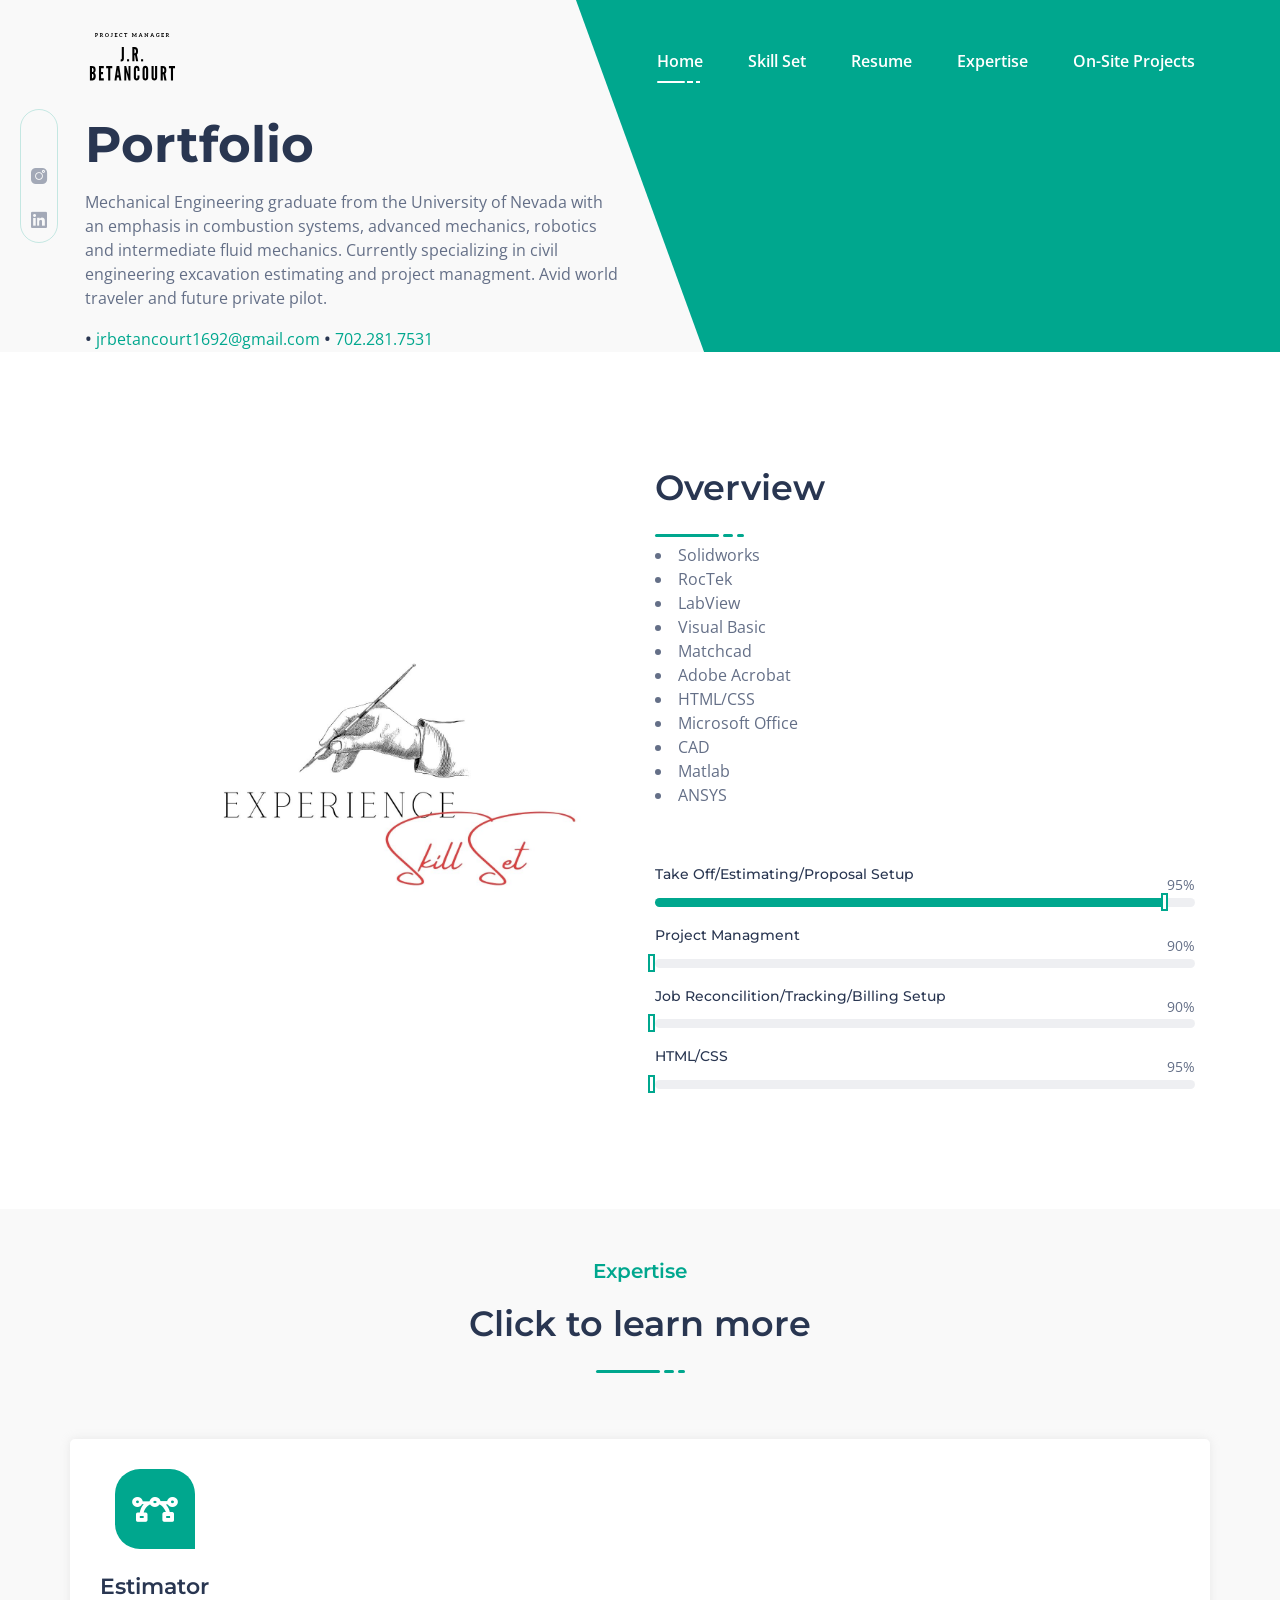
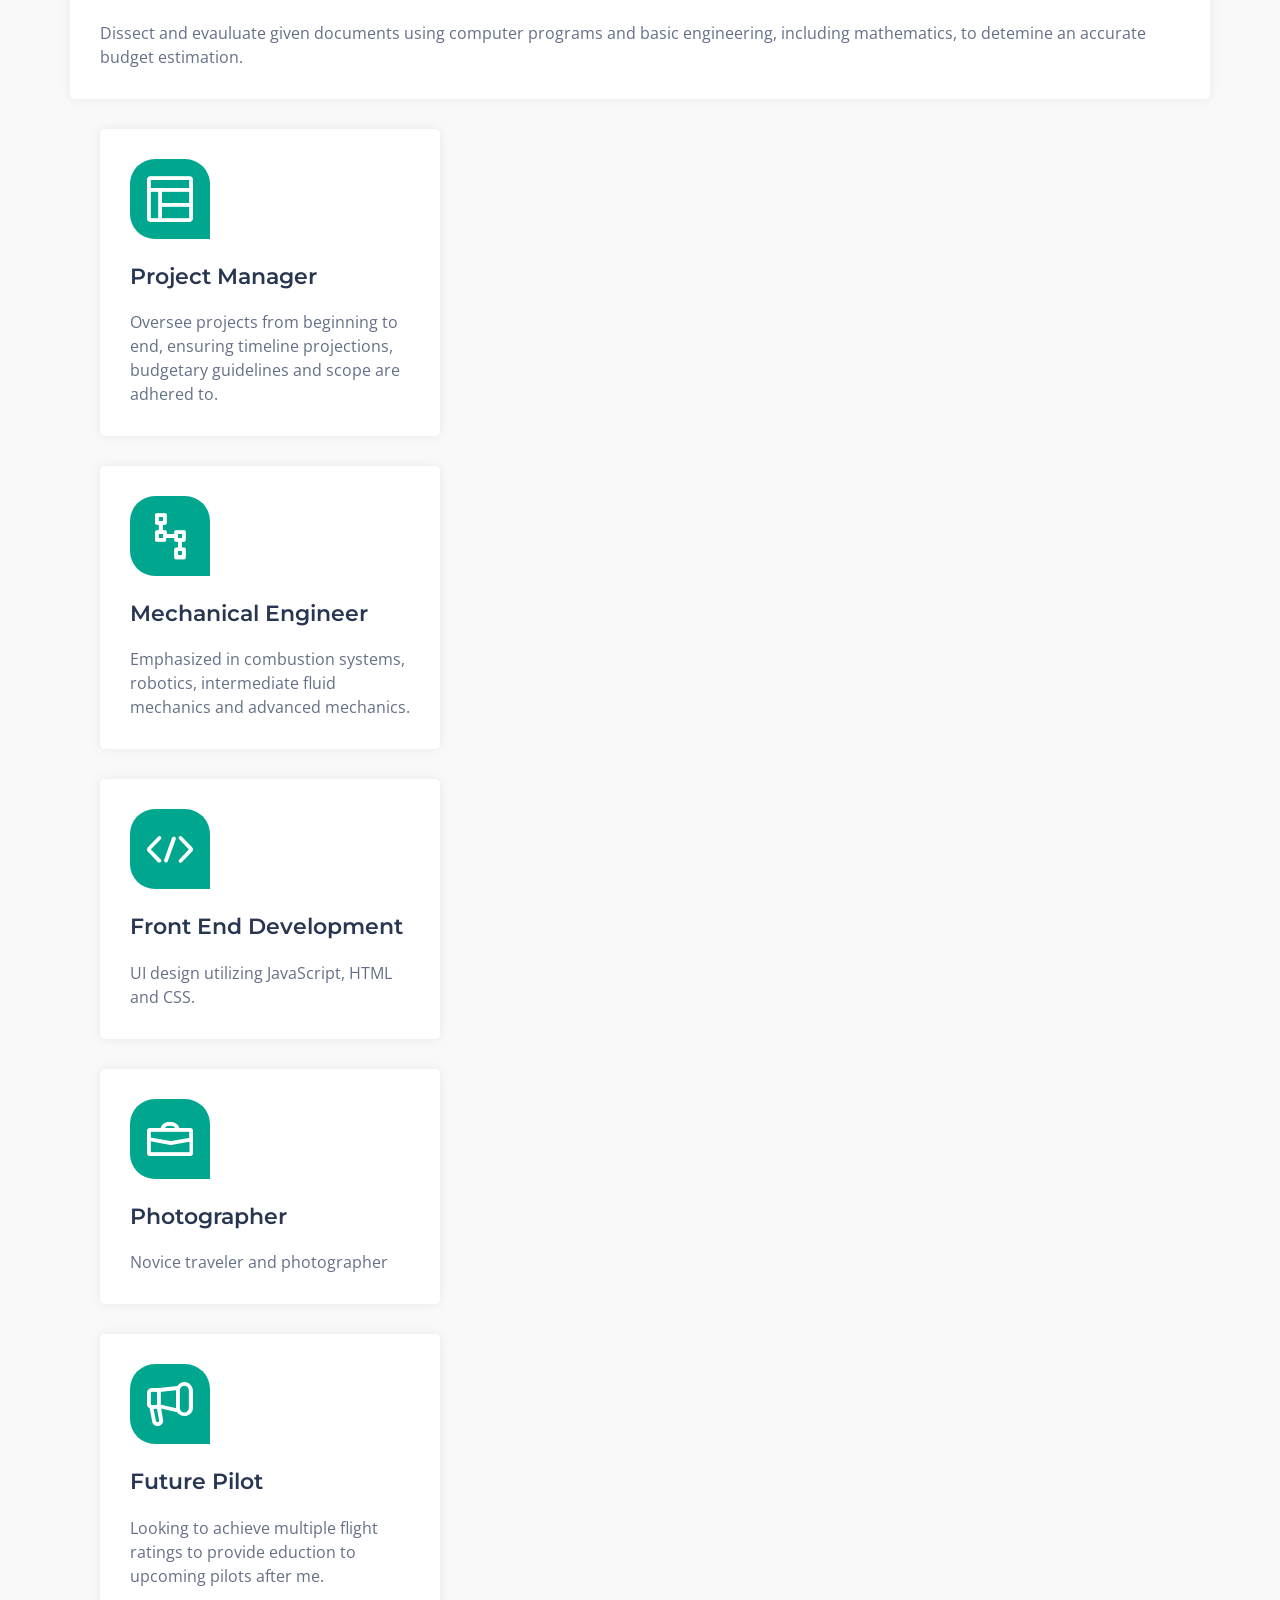
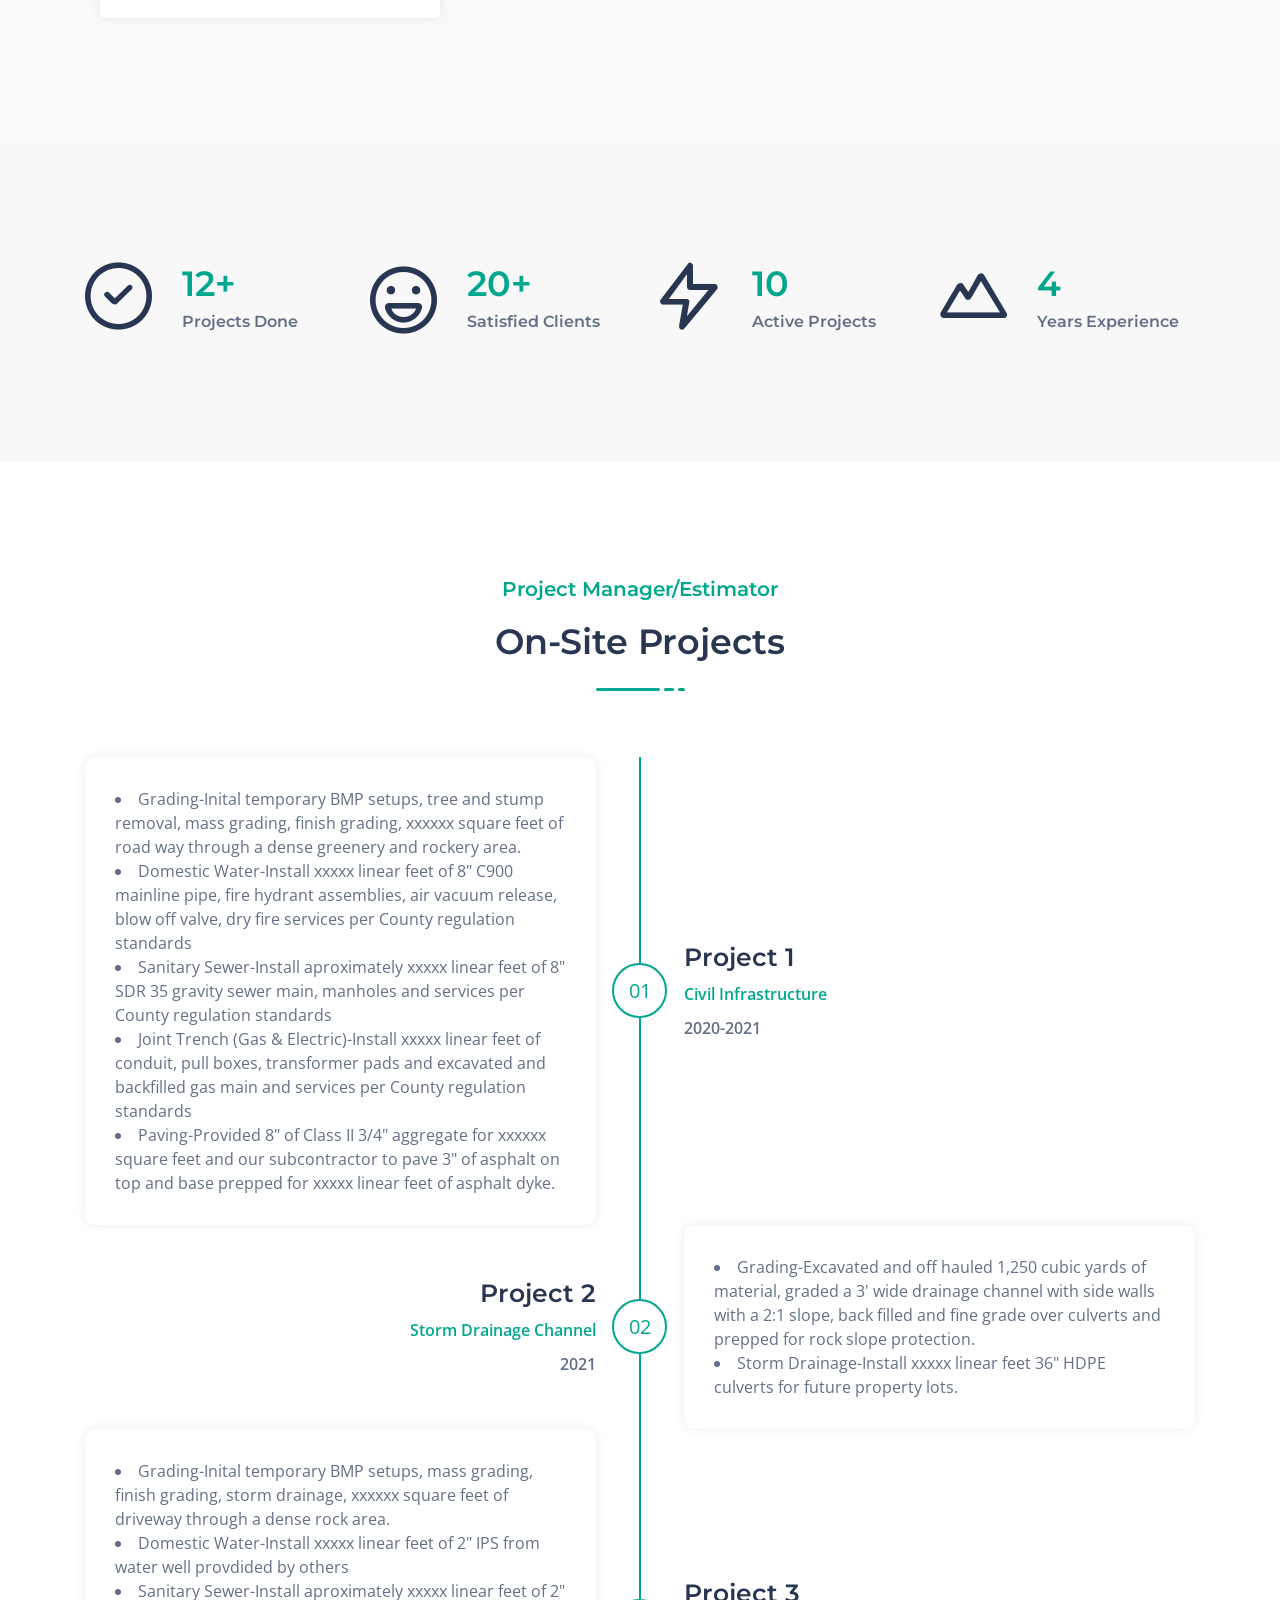
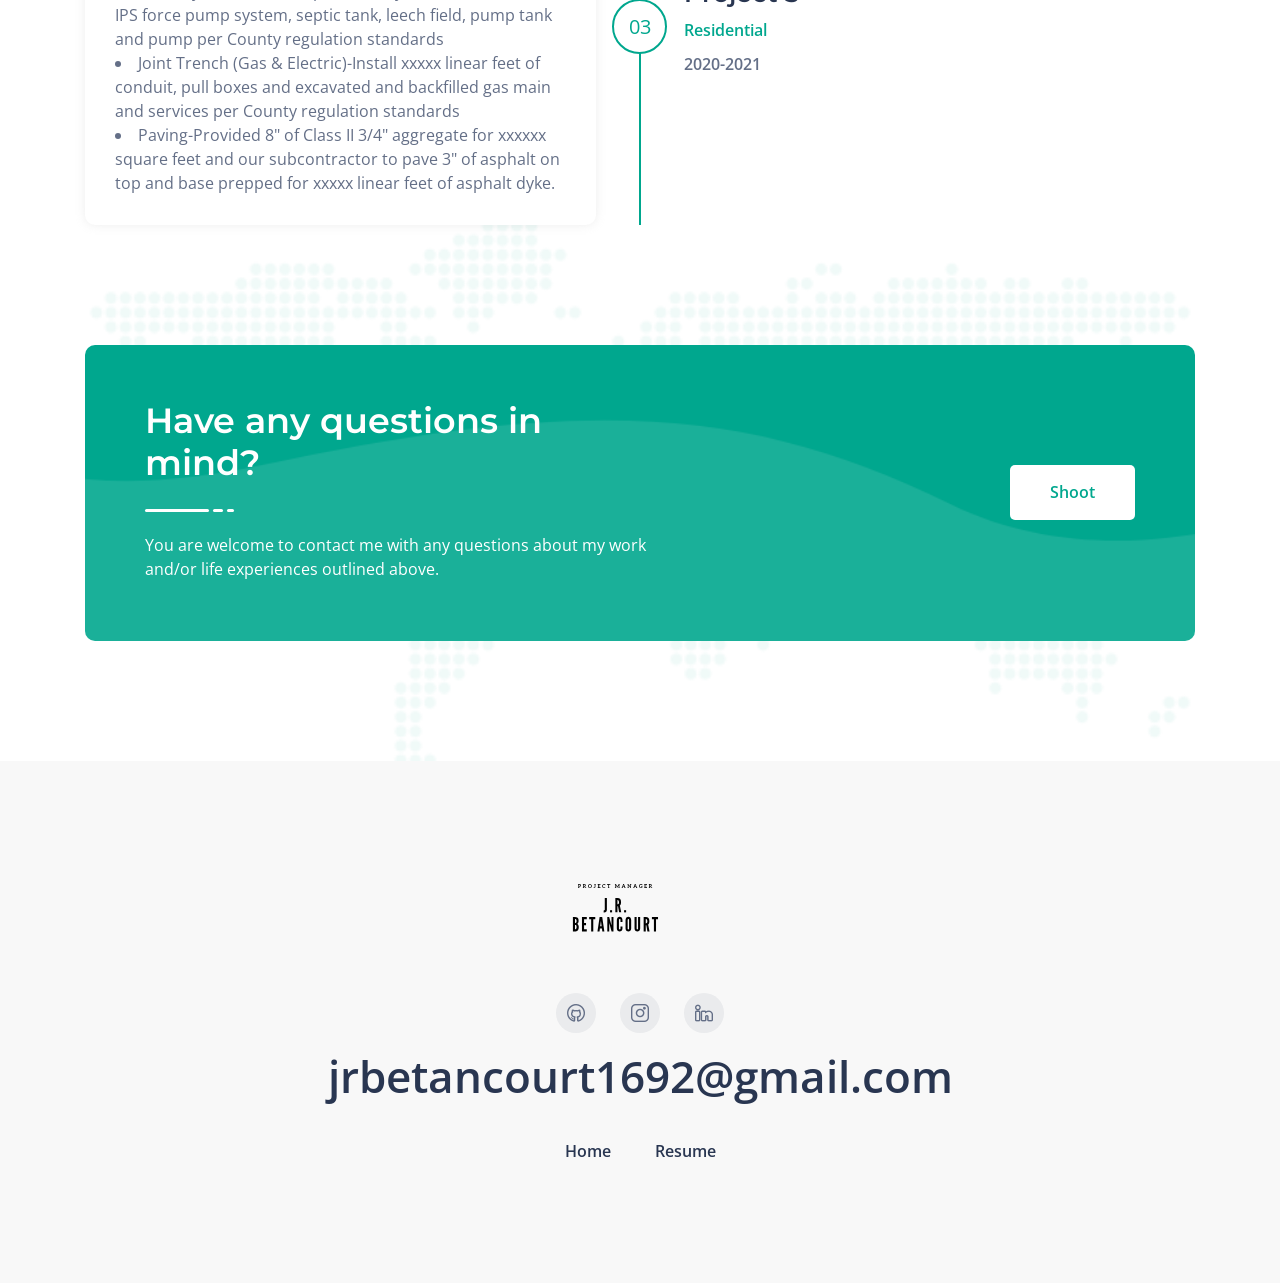
==== commit 41c9326c: "Update index.html" ====
--- a/index.html
+++ b/index.html
@@ -260,11 +260,11 @@
                 </div>
             </div> <!-- row -->
             <div class="row">
-                <div class="col-lg-4 col-sm-6"> 
+                <a href="Estimator.html" <div class="col-lg-4 col-sm-6"> 
                      <div class="single_service mt-30 wow fadeInUpBig" data-wow-duration="1.3s" data-wow-delay="0.2s">
                         <div class="service_icon">
                             <i class="lni lni-vector"></i>
-                        </div> 
+                         </div> </a>
                         <div class="service_content">
                             <h4 class="service_title"><a href="Estimator.html">Estimator</a></h4>
                             <p>Dissect and evauluate given documents using computer programs and basic engineering, including mathematics, to detemine an accurate budget estimation.</p>
@@ -353,7 +353,7 @@
                             <i class="lni lni-emoji-happy"></i>
                         </div>
                         <div class="counter_content media-body">
-                            <span class="count"><span class="counter">20<span>+</span>
+                            <span class="count"><span class="counter">20+<span></span>
                             <p>Satisfied Clients</p>
                         </div>
                     </div> <!-- single counter -->
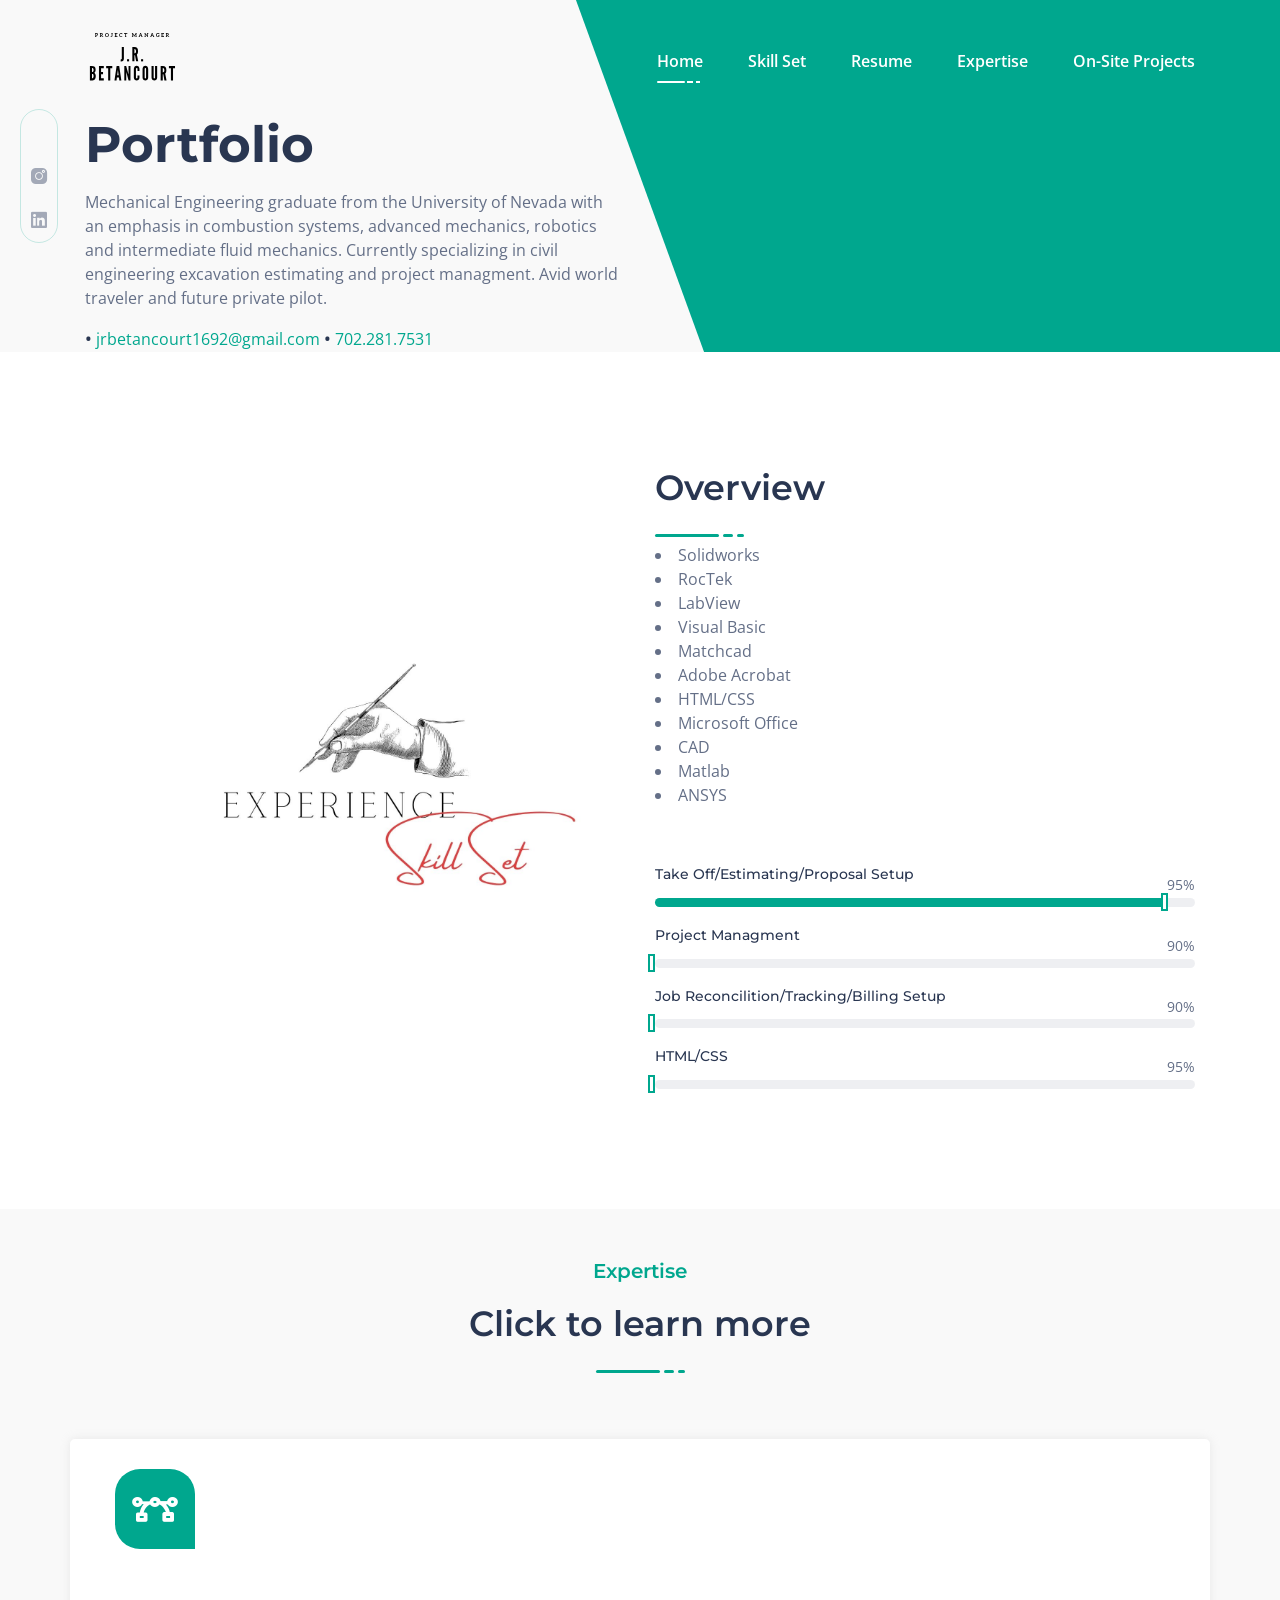
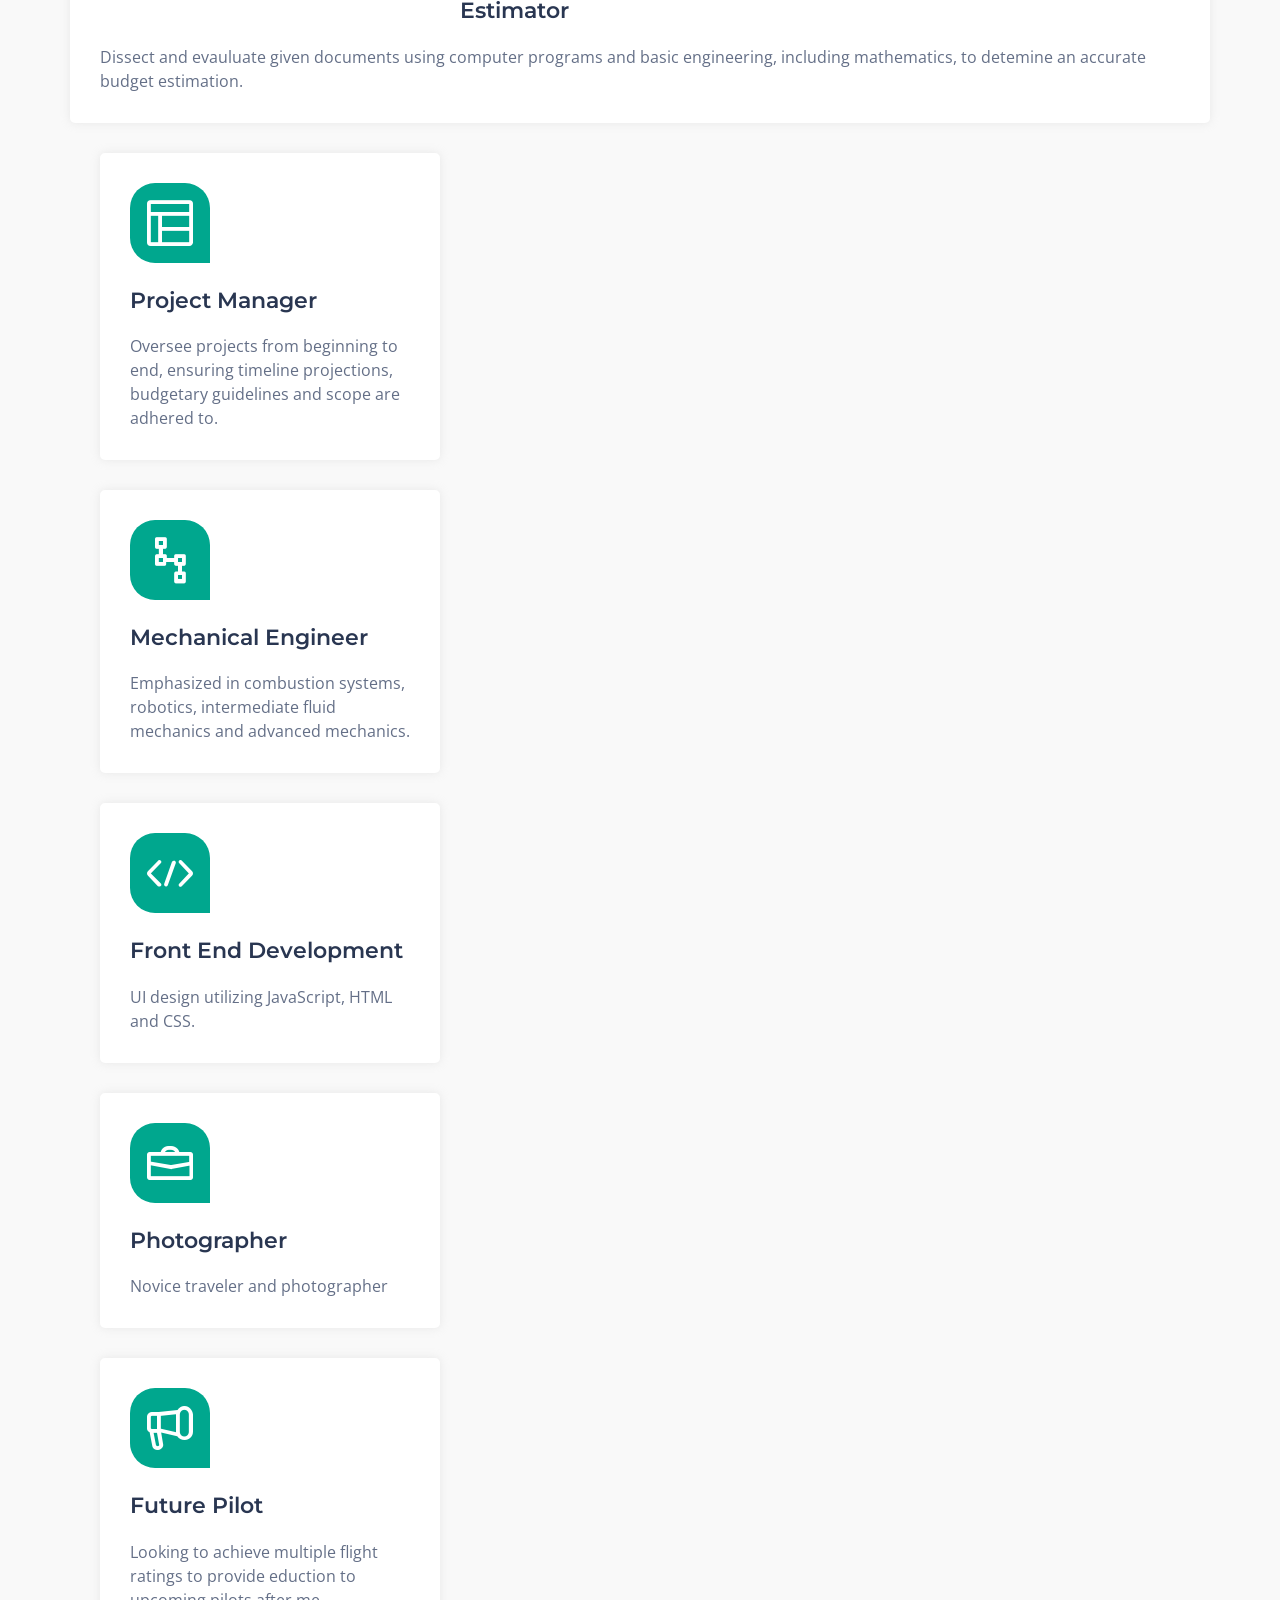
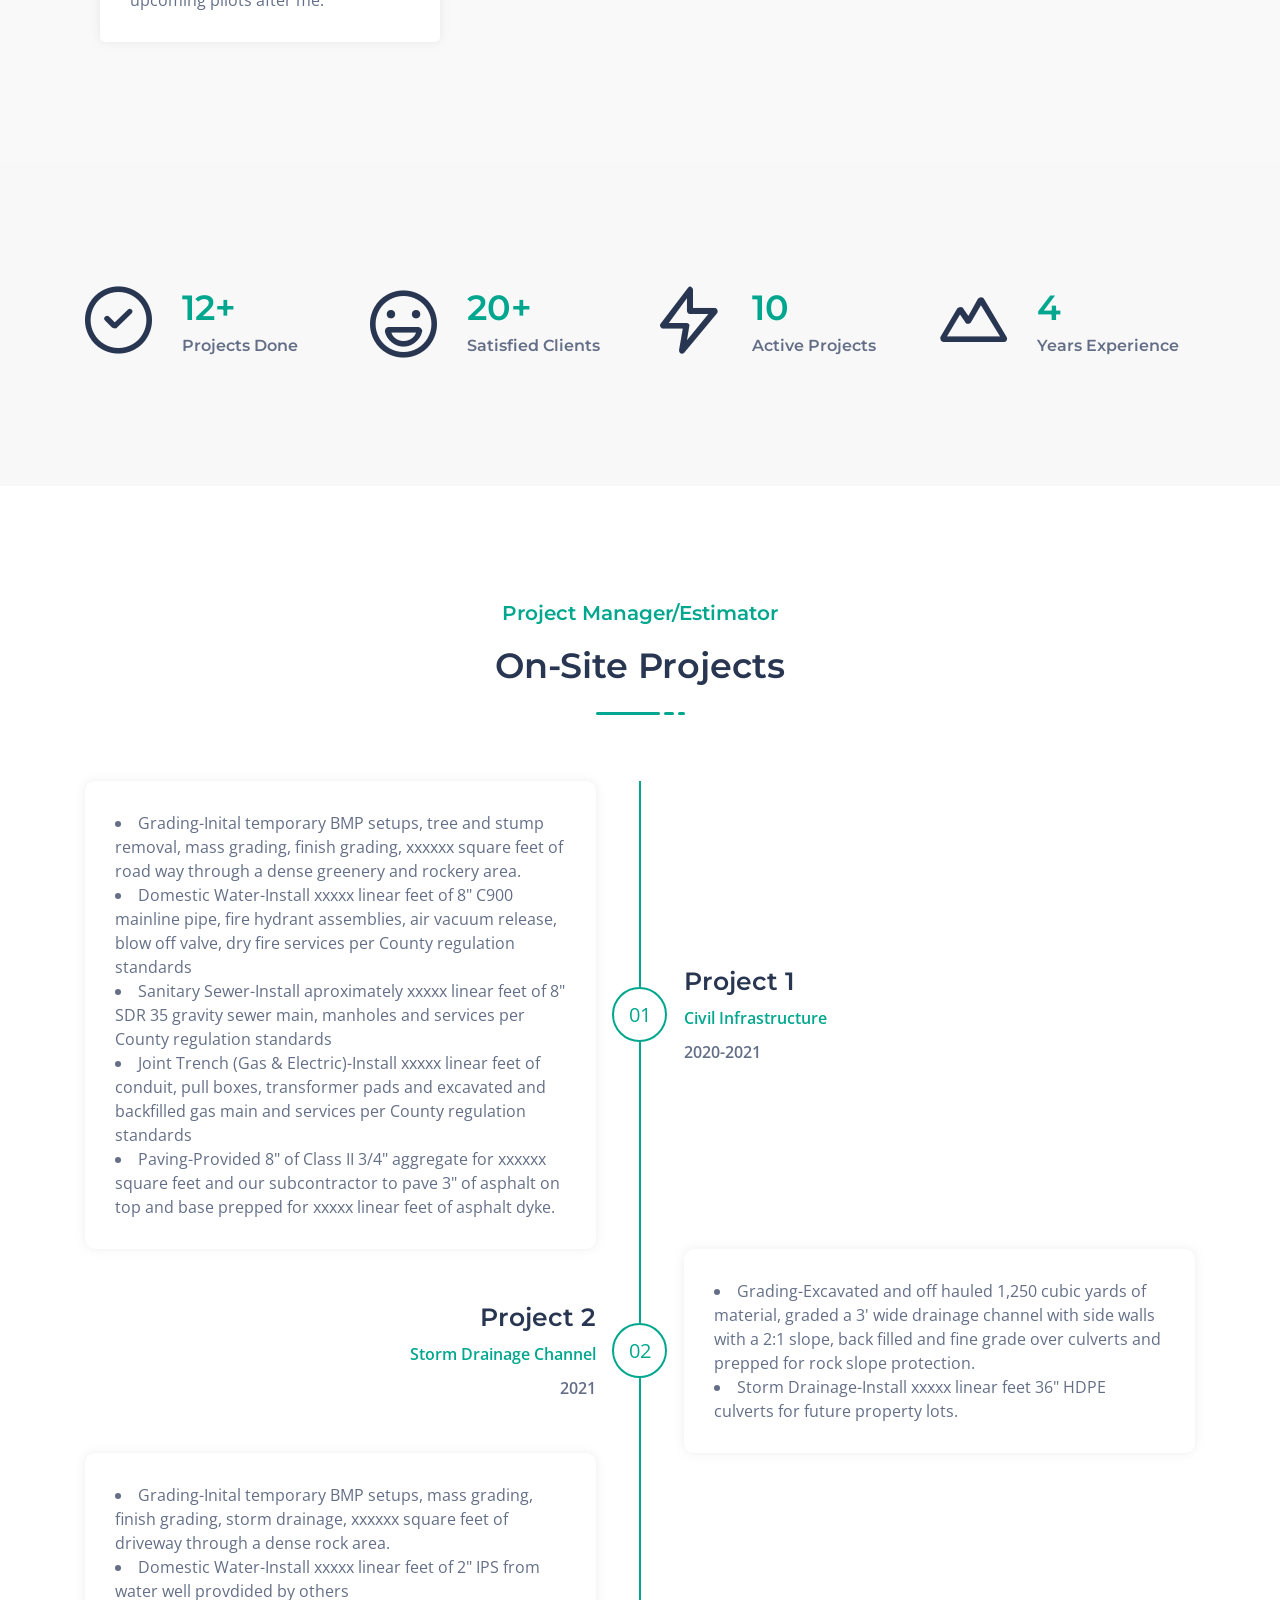
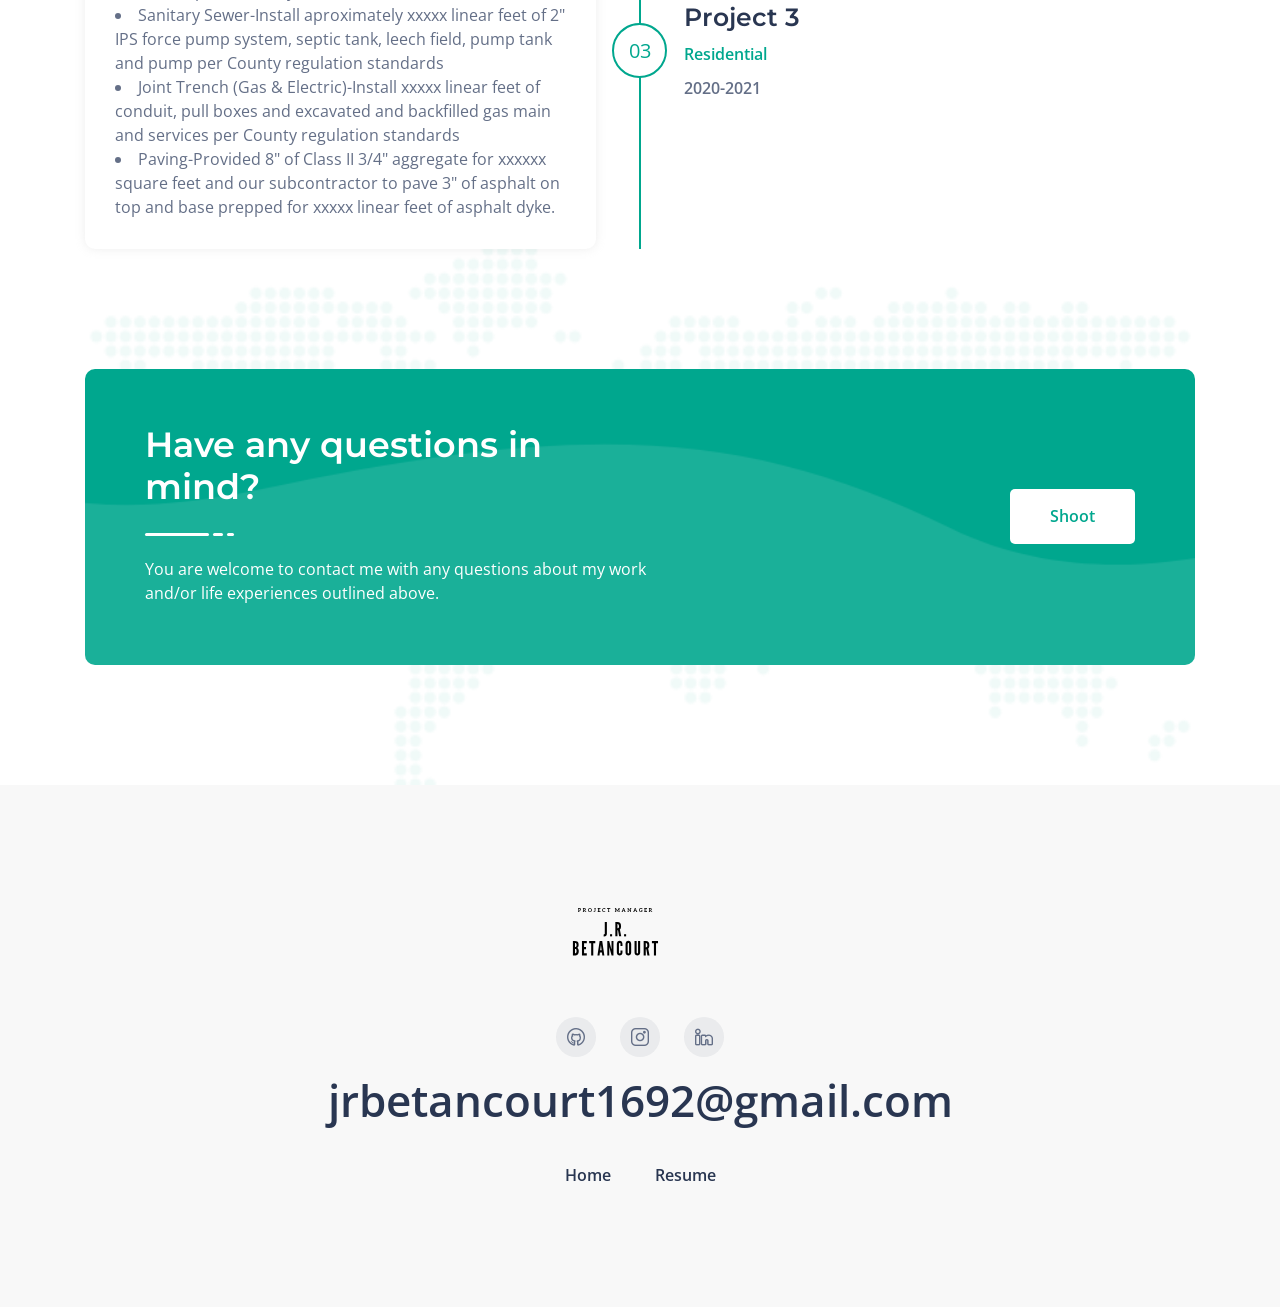
==== commit c969b43f: "Update index.html" ====
--- a/index.html
+++ b/index.html
@@ -264,11 +264,11 @@
                      <div class="single_service mt-30 wow fadeInUpBig" data-wow-duration="1.3s" data-wow-delay="0.2s">
                         <div class="service_icon">
                             <i class="lni lni-vector"></i>
-                         </div> </a>
+                         </div> 
                         <div class="service_content">
                             <h4 class="service_title"><a href="Estimator.html">Estimator</a></h4>
                             <p>Dissect and evauluate given documents using computer programs and basic engineering, including mathematics, to detemine an accurate budget estimation.</p>
-                        </div>
+                        </div> </a>
                     </div> <!-- single service -->
                 </div>
                 <div class="col-lg-4 col-sm-6">
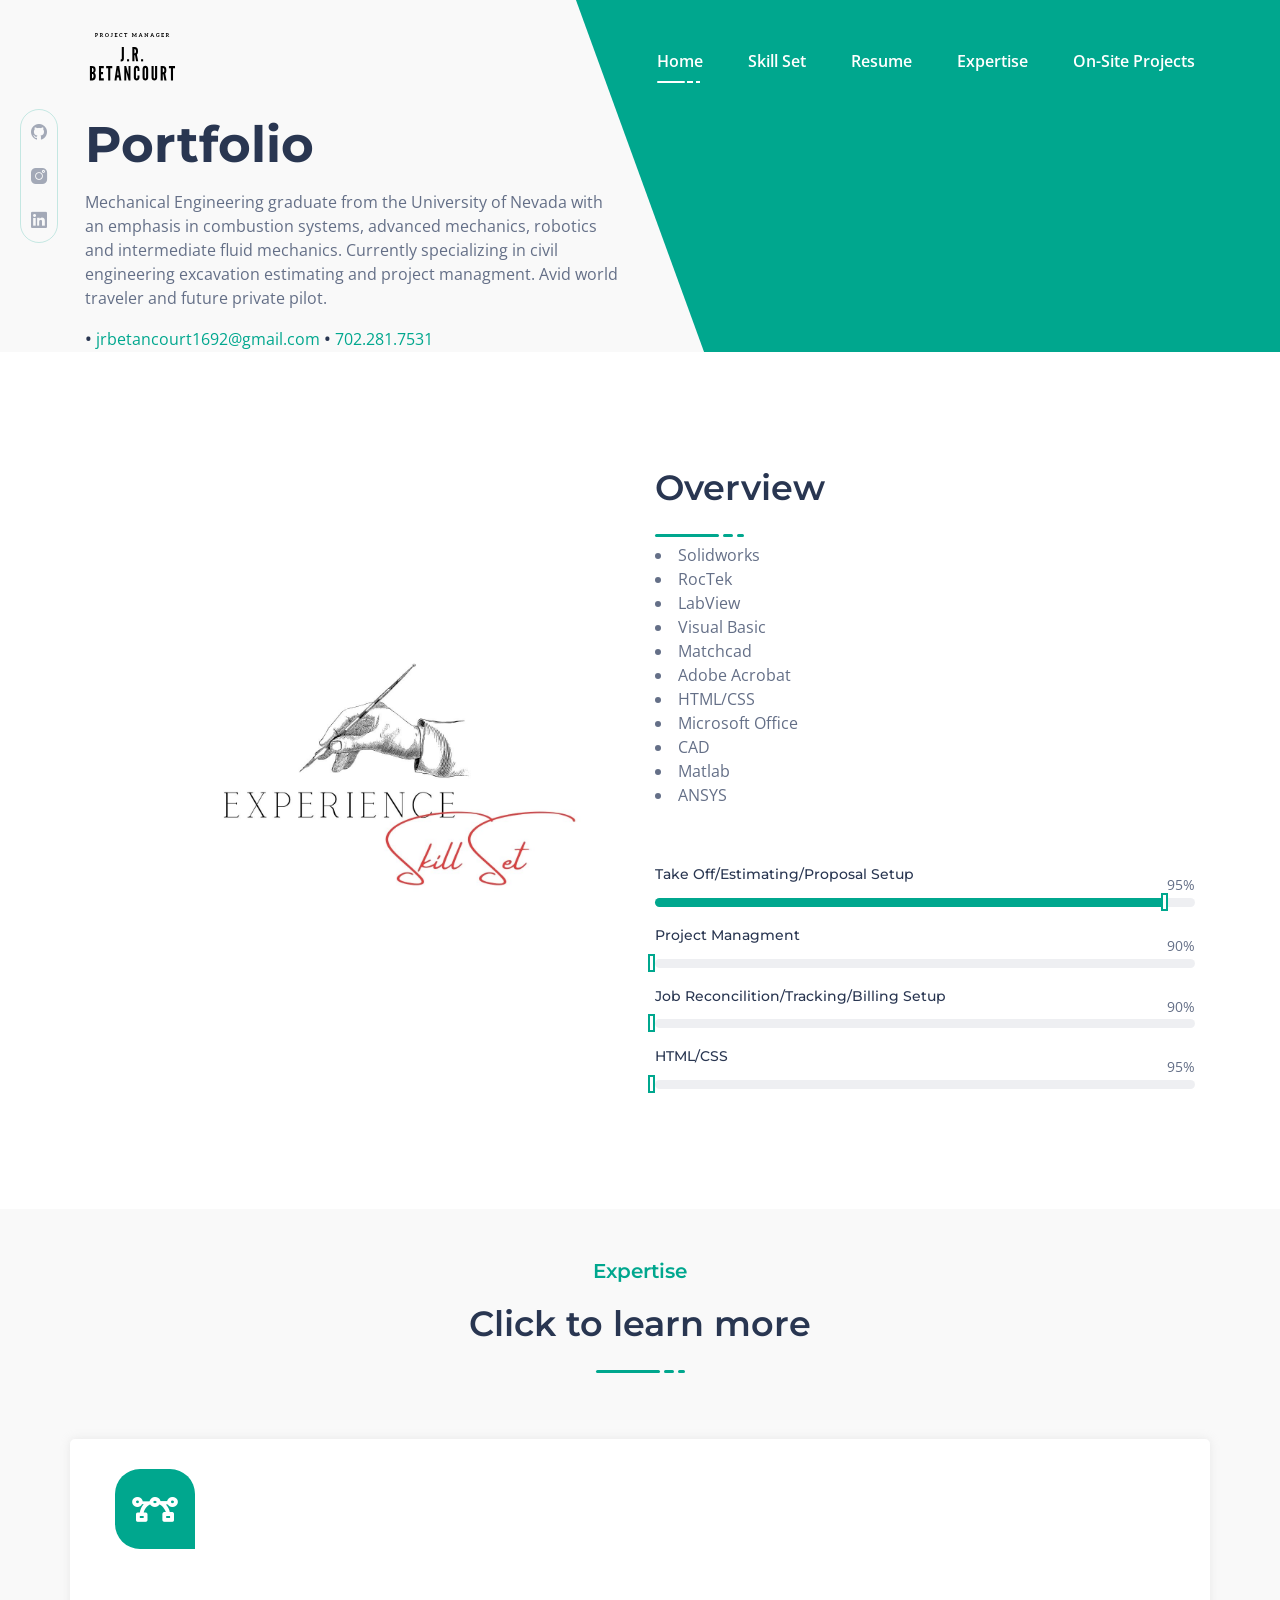
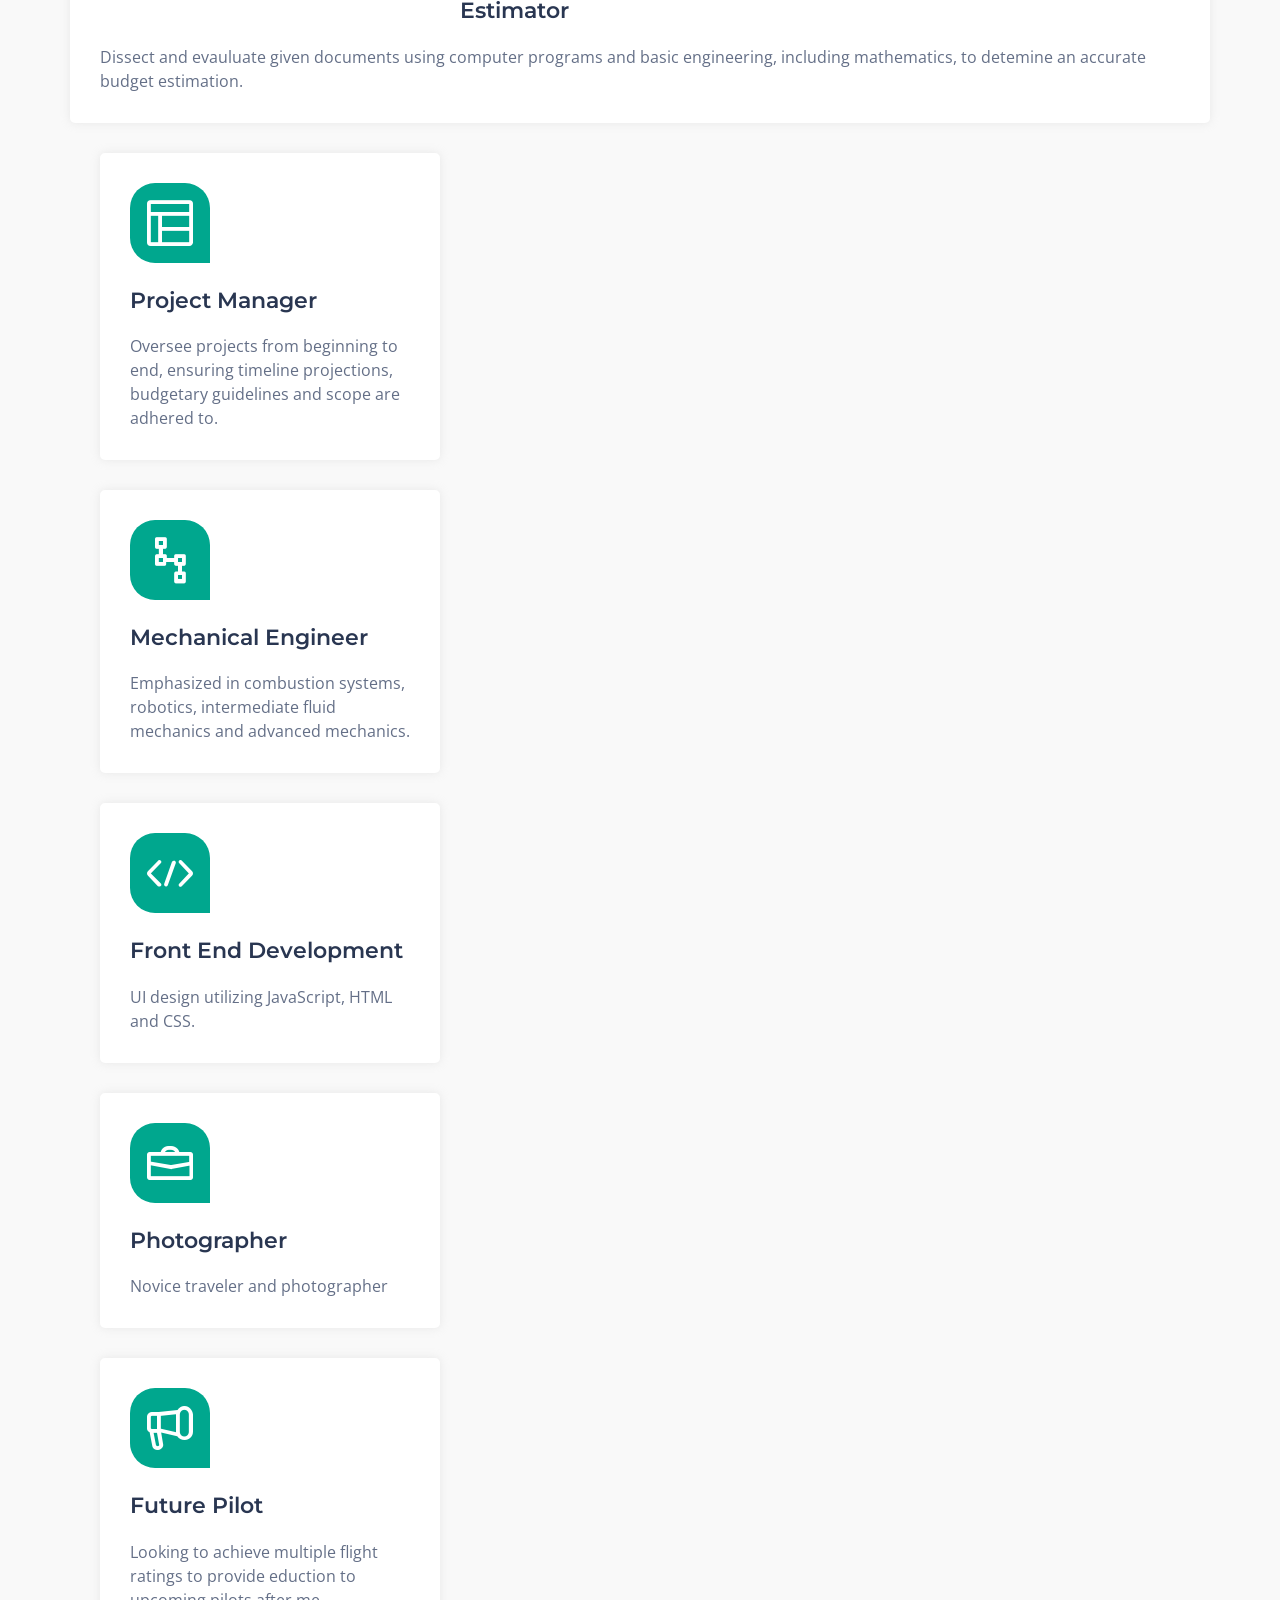
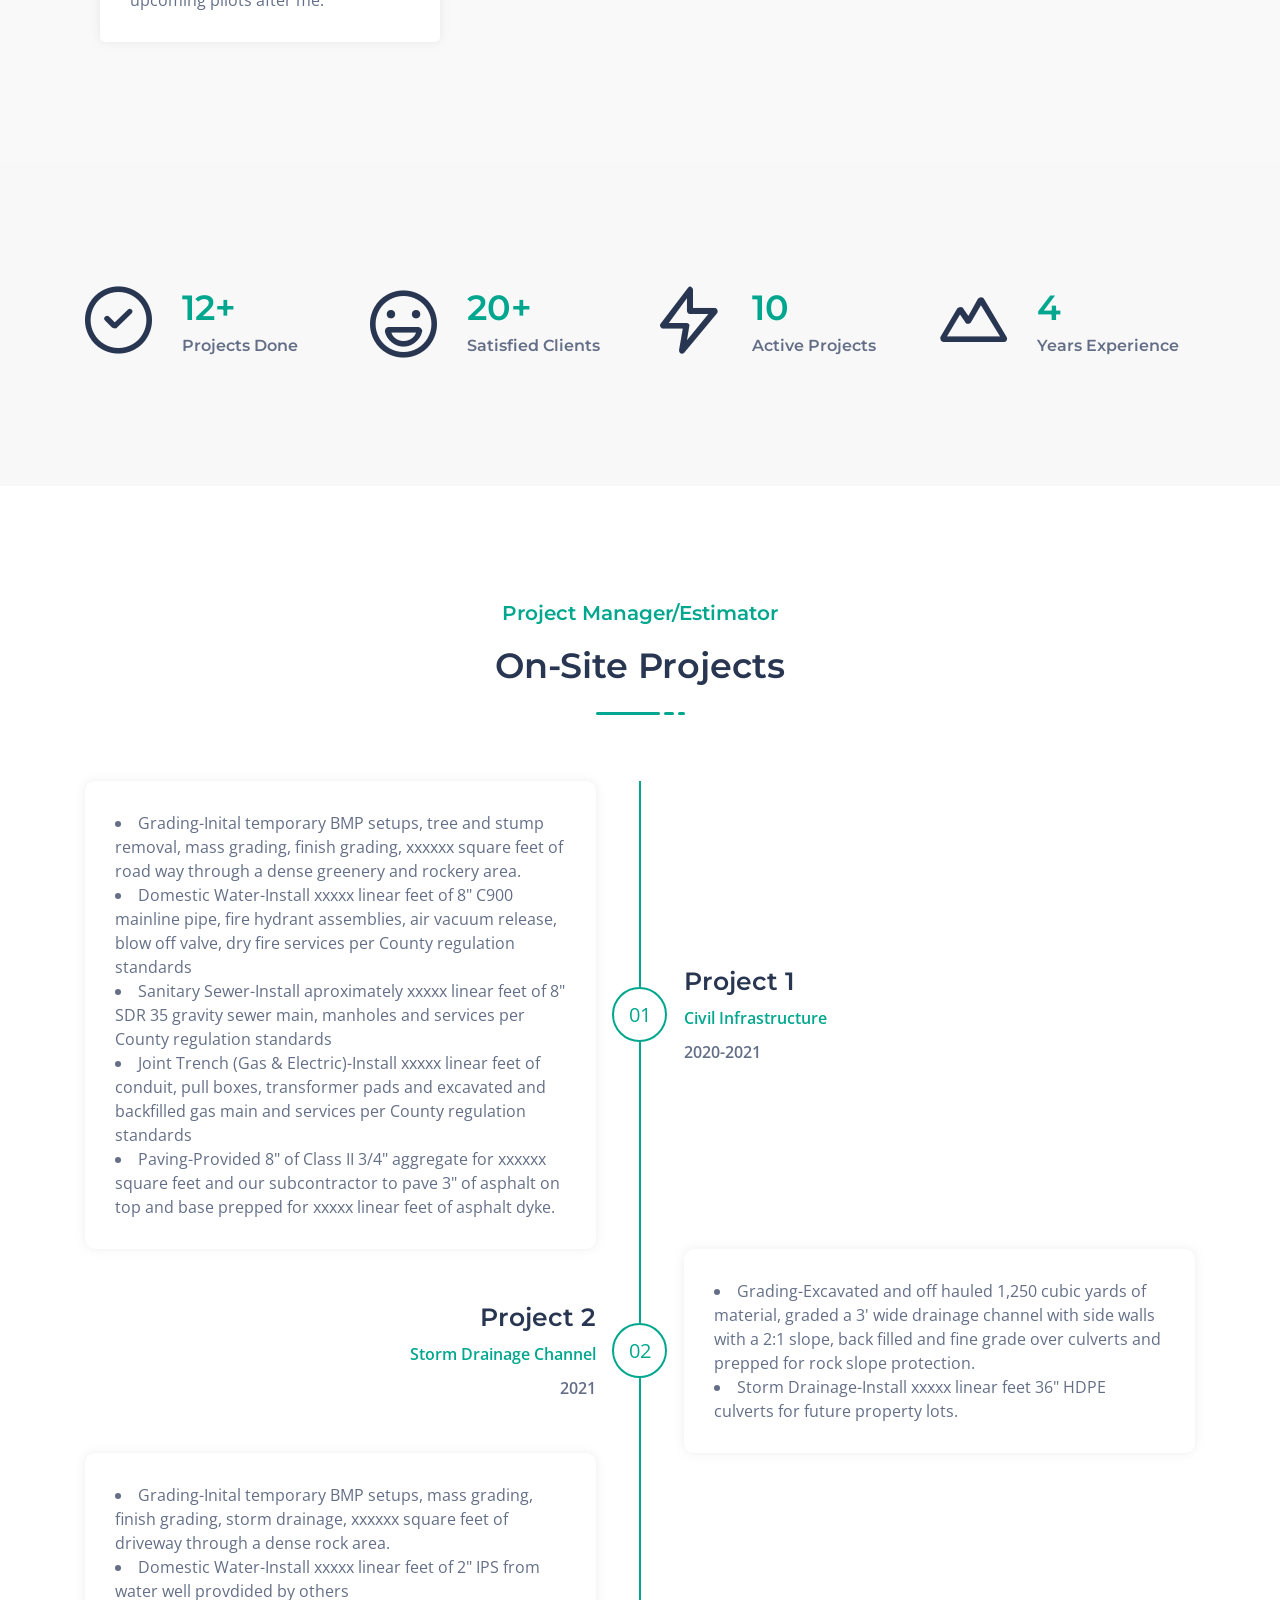
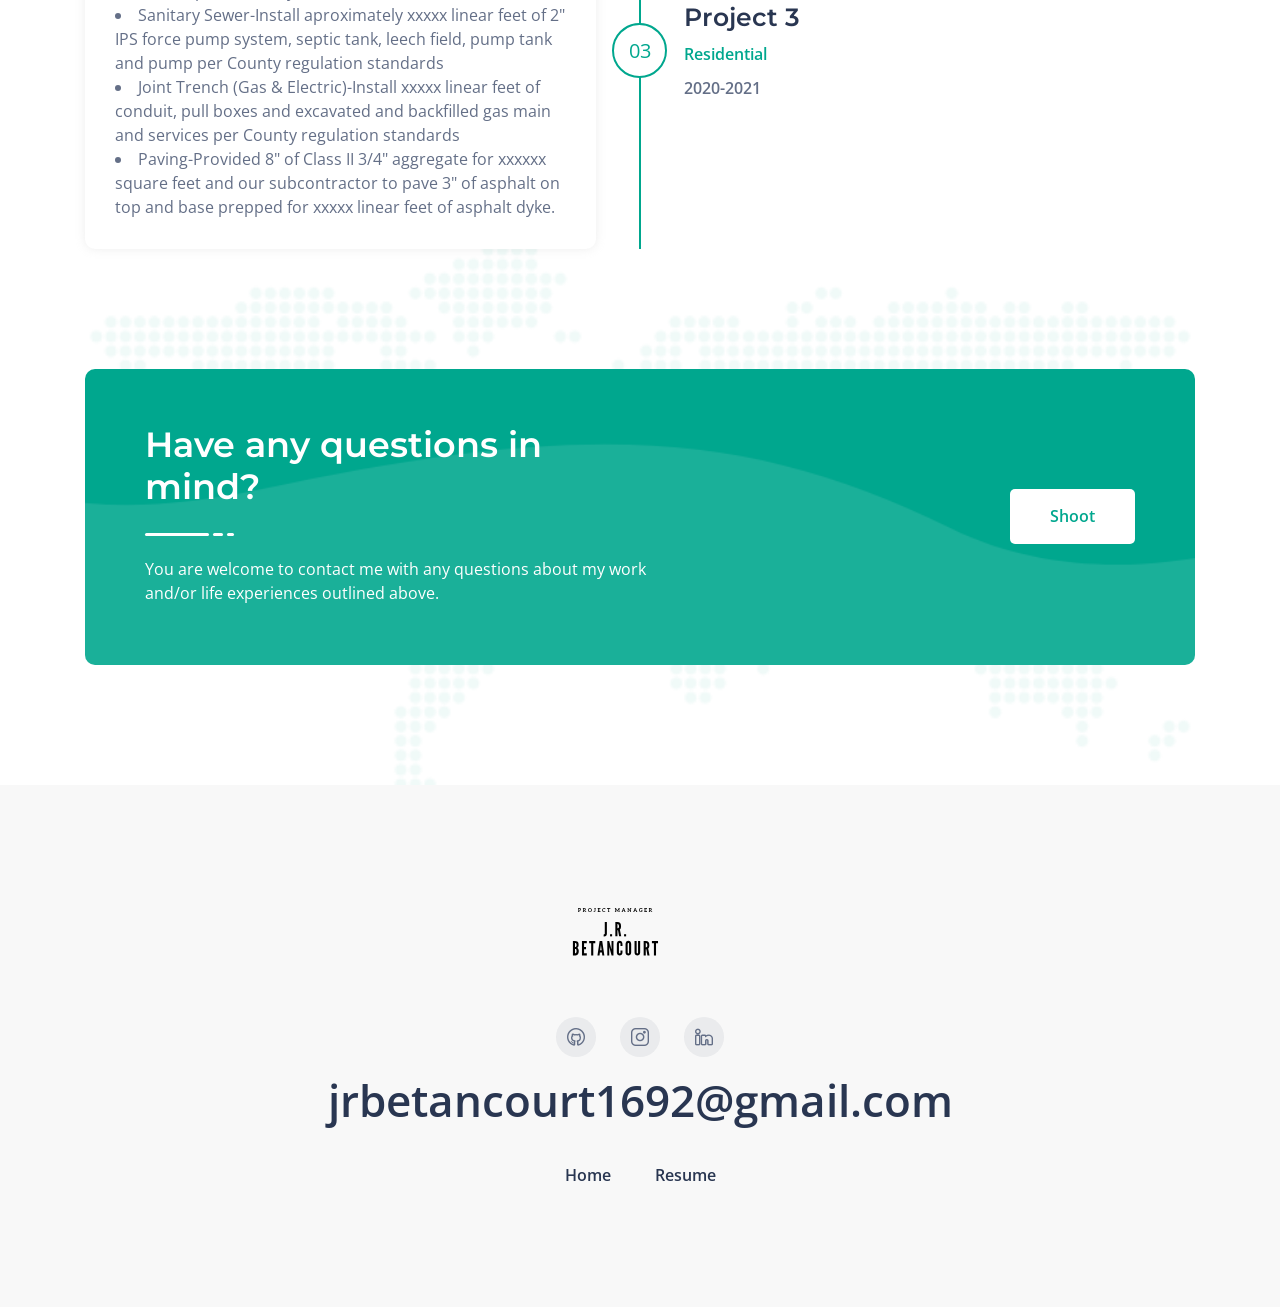
==== commit 861e9583: "Update index.html" ====
--- a/index.html
+++ b/index.html
@@ -105,7 +105,7 @@
 
         <div id="home" class="header_hero">
             <ul class="header_social d-none d-lg-block">
-                <li><a href="file:///C:/Users/jrbet/Dropbox/My%20PC%20(LAPTOP-DLTUQN59)/Documents/FreeLance%20Website%20HTML/freelancer-template/index.html#project"><i class="lni lni-github-filled"></i></a></li>
+                <li><a href="file:///C:/Users/jrbet/Dropbox/My%20PC%20(LAPTOP-DLTUQN59)/Documents/FreeLance%20Website%20HTML/freelancer-template/index.html#project"><i class="lni lni-github-original"></i></a></li>
 
                 <li><a href="https://www.instagram.com/jrbet1692/"><i class="lni lni-instagram-filled"></i></a></li>
                 <li><a href="https://www.linkedin.com/in/joe-betancourt/"><i class="lni lni-linkedin-original"></i></a></li>
@@ -268,8 +268,8 @@
                         <div class="service_content">
                             <h4 class="service_title"><a href="Estimator.html">Estimator</a></h4>
                             <p>Dissect and evauluate given documents using computer programs and basic engineering, including mathematics, to detemine an accurate budget estimation.</p>
-                        </div> </a>
-                    </div> <!-- single service -->
+                        </div> 
+                    </div></a> <!-- single service -->
                 </div>
                 <div class="col-lg-4 col-sm-6">
                     <div class="single_service mt-30 wow fadeInUpBig" data-wow-duration="1.3s" data-wow-delay="0.5s">
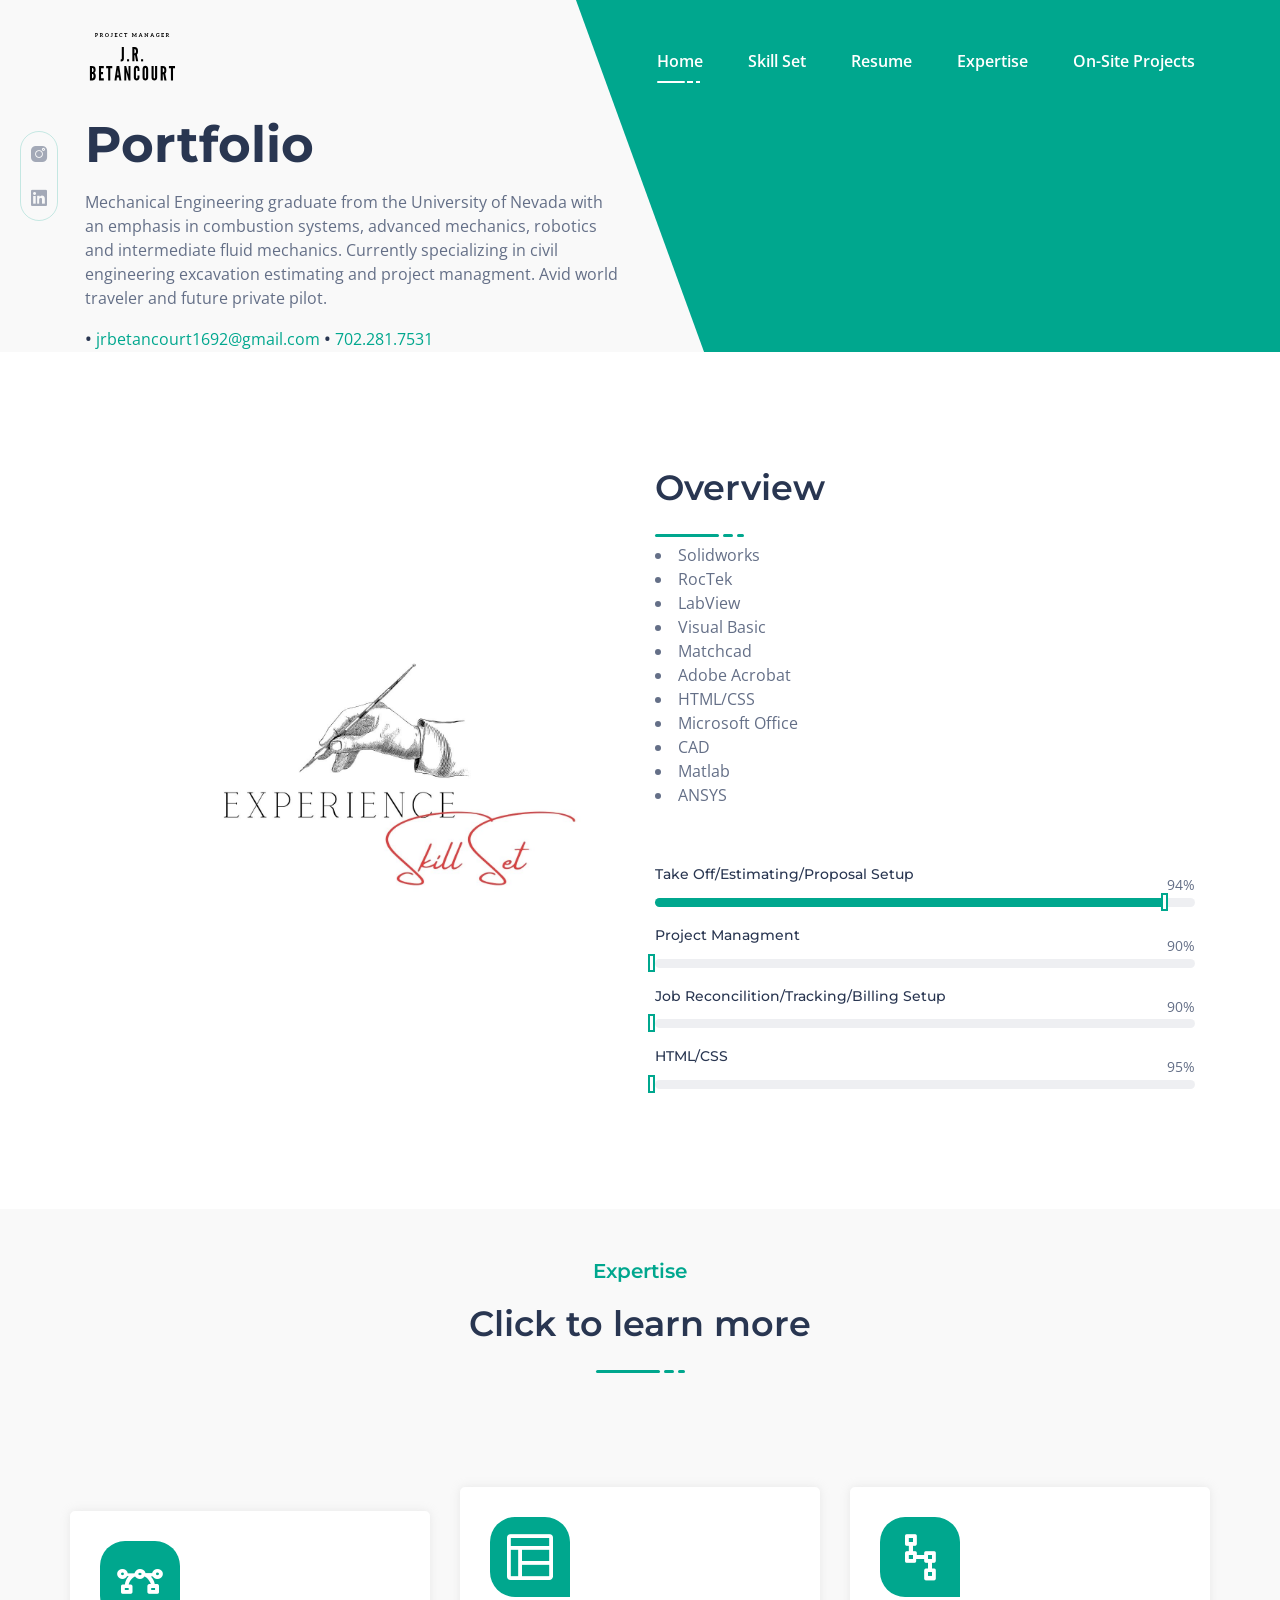
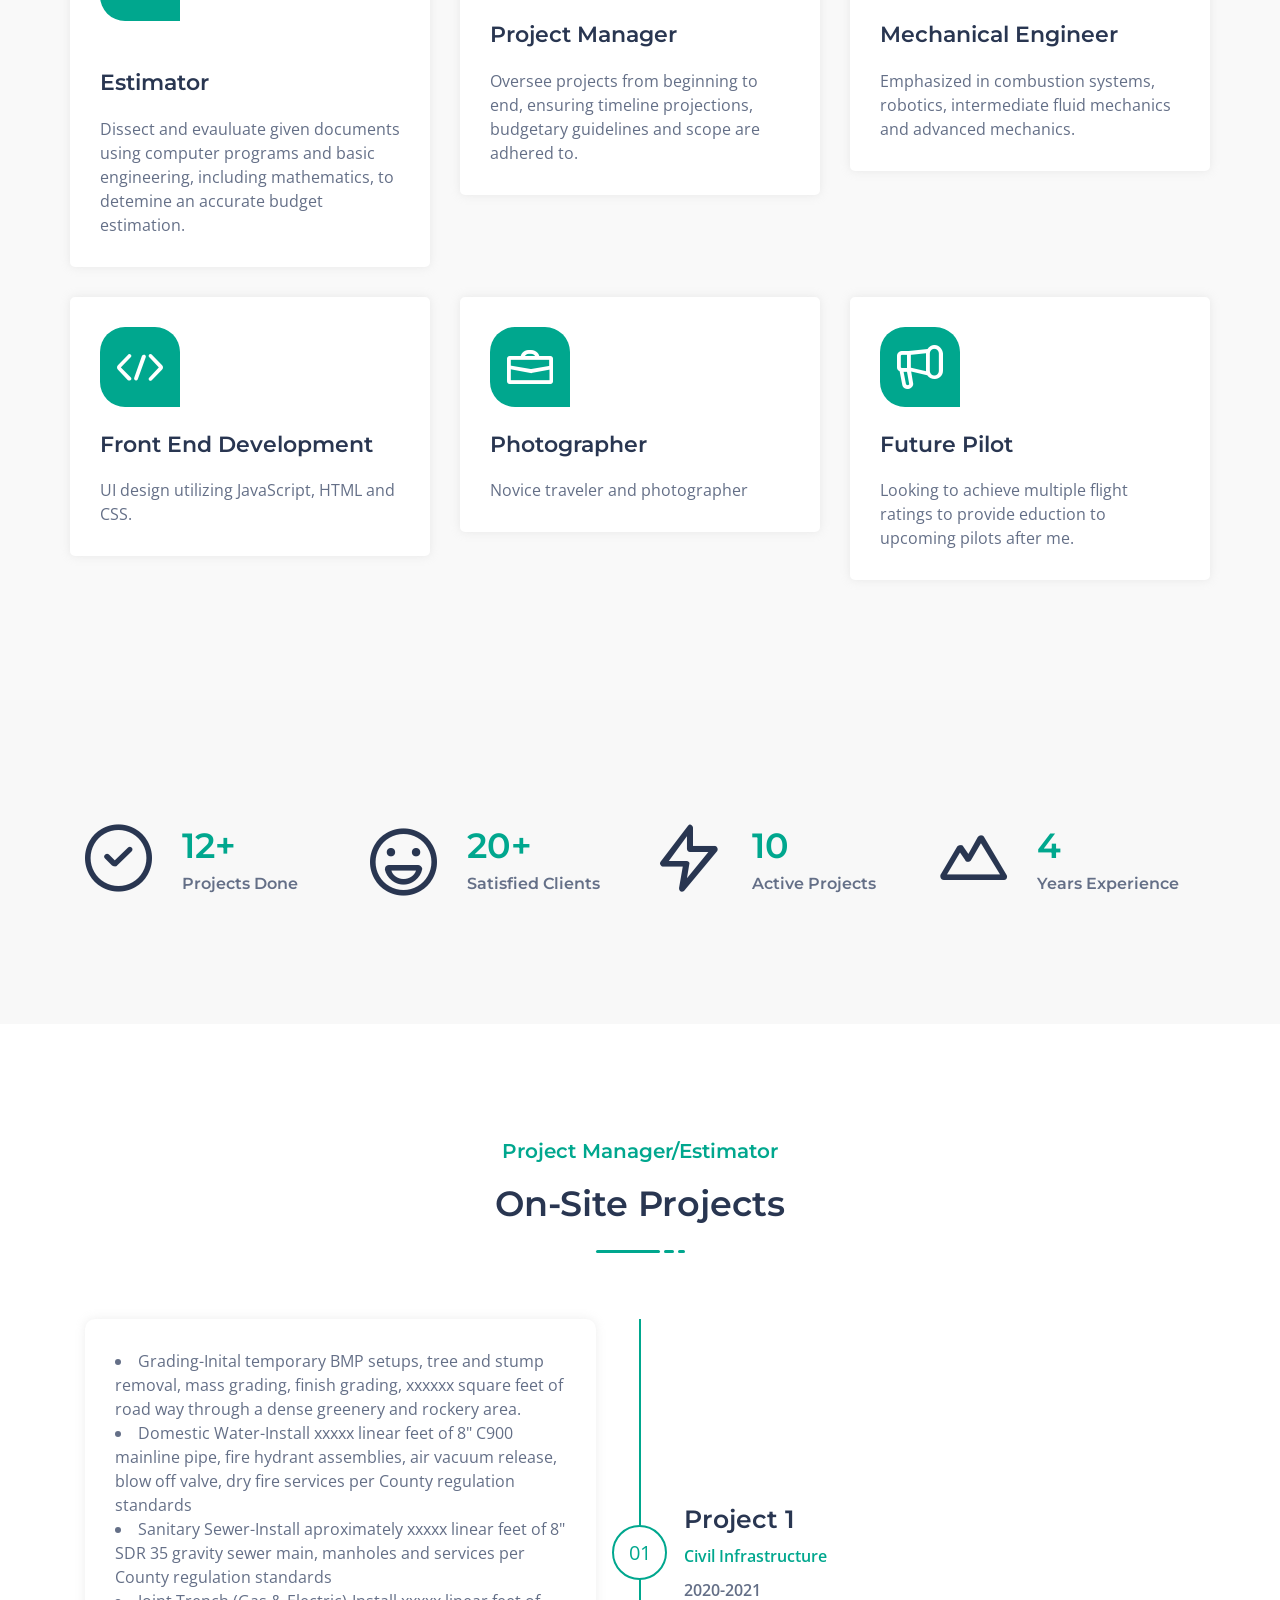
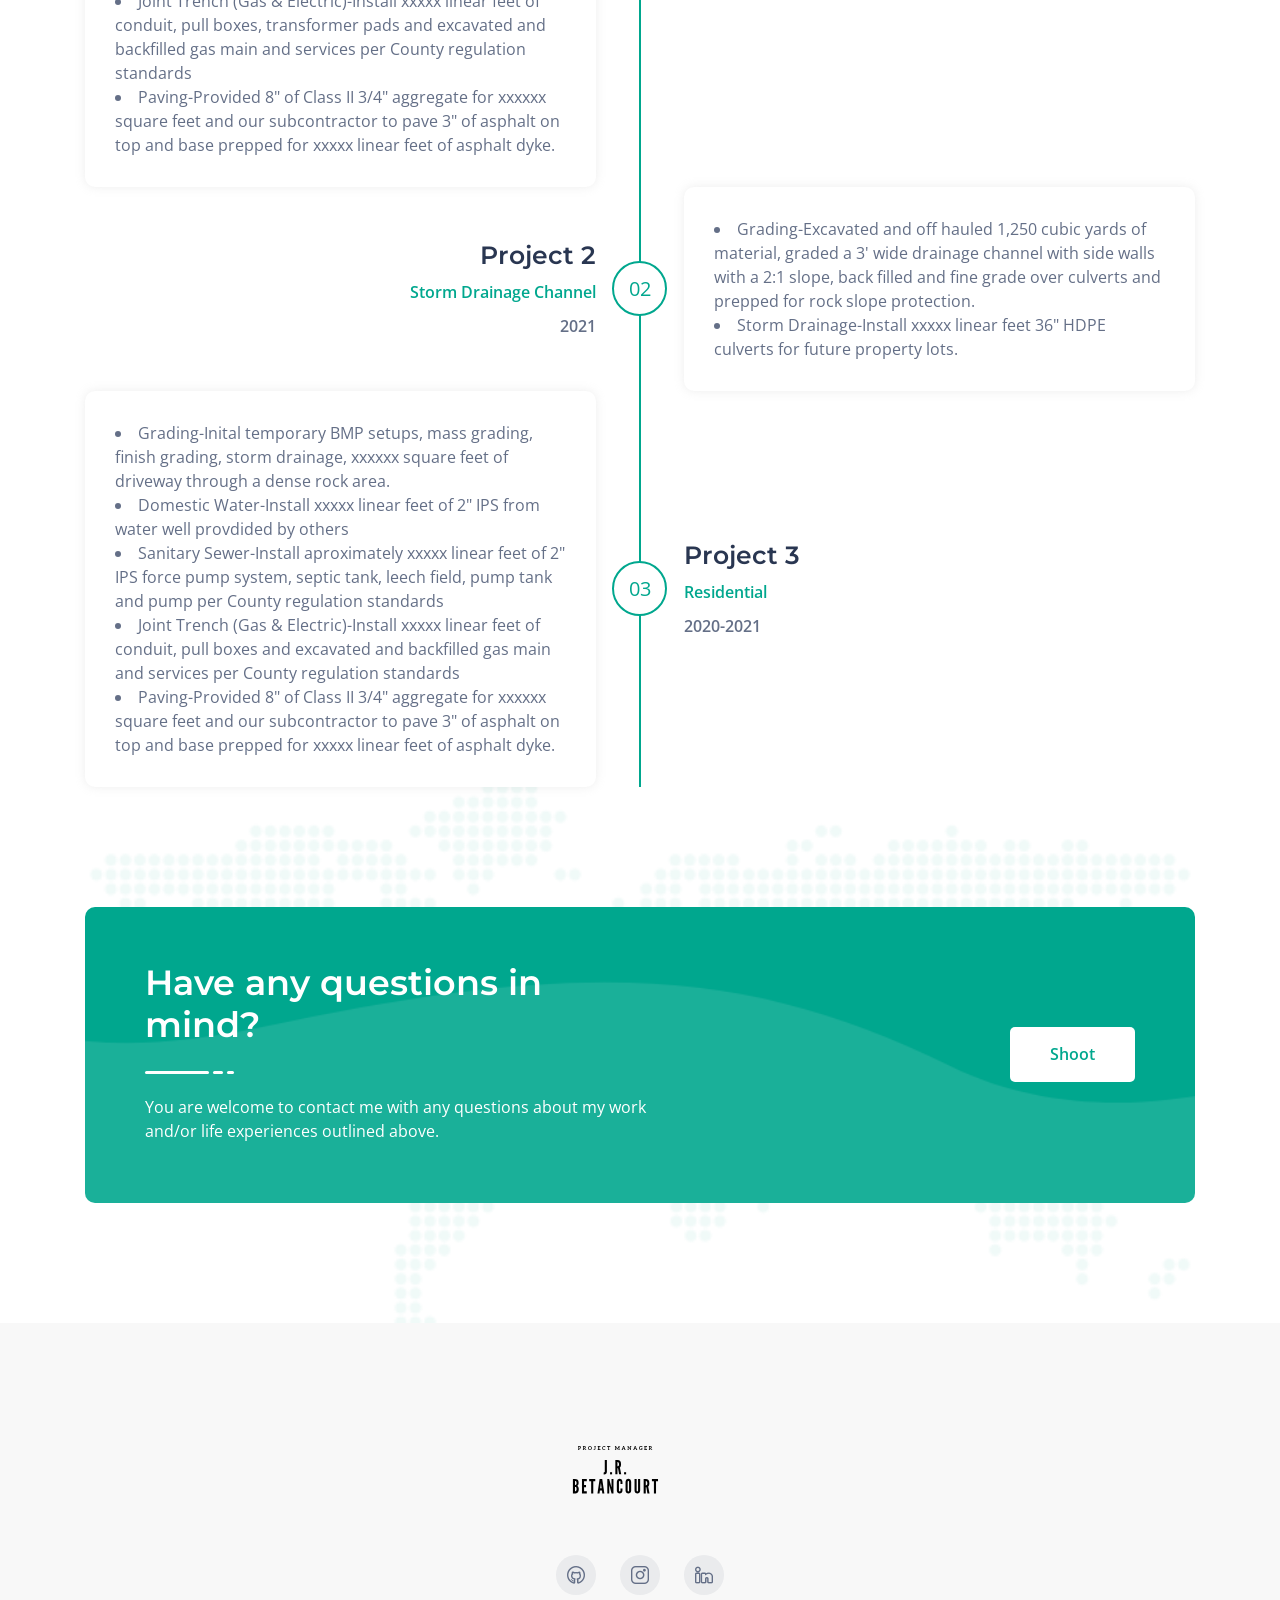
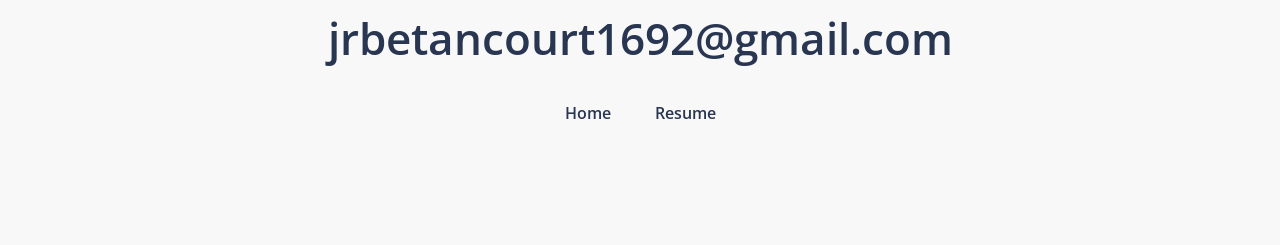
==== commit 3311c190: "Update index.html" ====
--- a/index.html
+++ b/index.html
@@ -105,8 +105,6 @@
 
         <div id="home" class="header_hero">
             <ul class="header_social d-none d-lg-block">
-                <li><a href="file:///C:/Users/jrbet/Dropbox/My%20PC%20(LAPTOP-DLTUQN59)/Documents/FreeLance%20Website%20HTML/freelancer-template/index.html#project"><i class="lni lni-github-original"></i></a></li>
-
                 <li><a href="https://www.instagram.com/jrbet1692/"><i class="lni lni-instagram-filled"></i></a></li>
                 <li><a href="https://www.linkedin.com/in/joe-betancourt/"><i class="lni lni-linkedin-original"></i></a></li>
             </ul>
@@ -256,11 +254,11 @@
                             <li></li>
                             <li></li>
                         </ul>
-                    </div> <!-- section title -->
+                   <a href="Estimator.html" </div> <!-- section title -->
                 </div>
             </div> <!-- row -->
             <div class="row">
-                <a href="Estimator.html" <div class="col-lg-4 col-sm-6"> 
+                 <div class="col-lg-4 col-sm-6"> 
                      <div class="single_service mt-30 wow fadeInUpBig" data-wow-duration="1.3s" data-wow-delay="0.2s">
                         <div class="service_icon">
                             <i class="lni lni-vector"></i>
@@ -268,8 +266,8 @@
                         <div class="service_content">
                             <h4 class="service_title"><a href="Estimator.html">Estimator</a></h4>
                             <p>Dissect and evauluate given documents using computer programs and basic engineering, including mathematics, to detemine an accurate budget estimation.</p>
-                        </div> 
-                    </div></a> <!-- single service -->
+                        </div> </a> 
+                    </div><!-- single service -->
                 </div>
                 <div class="col-lg-4 col-sm-6">
                     <div class="single_service mt-30 wow fadeInUpBig" data-wow-duration="1.3s" data-wow-delay="0.5s">
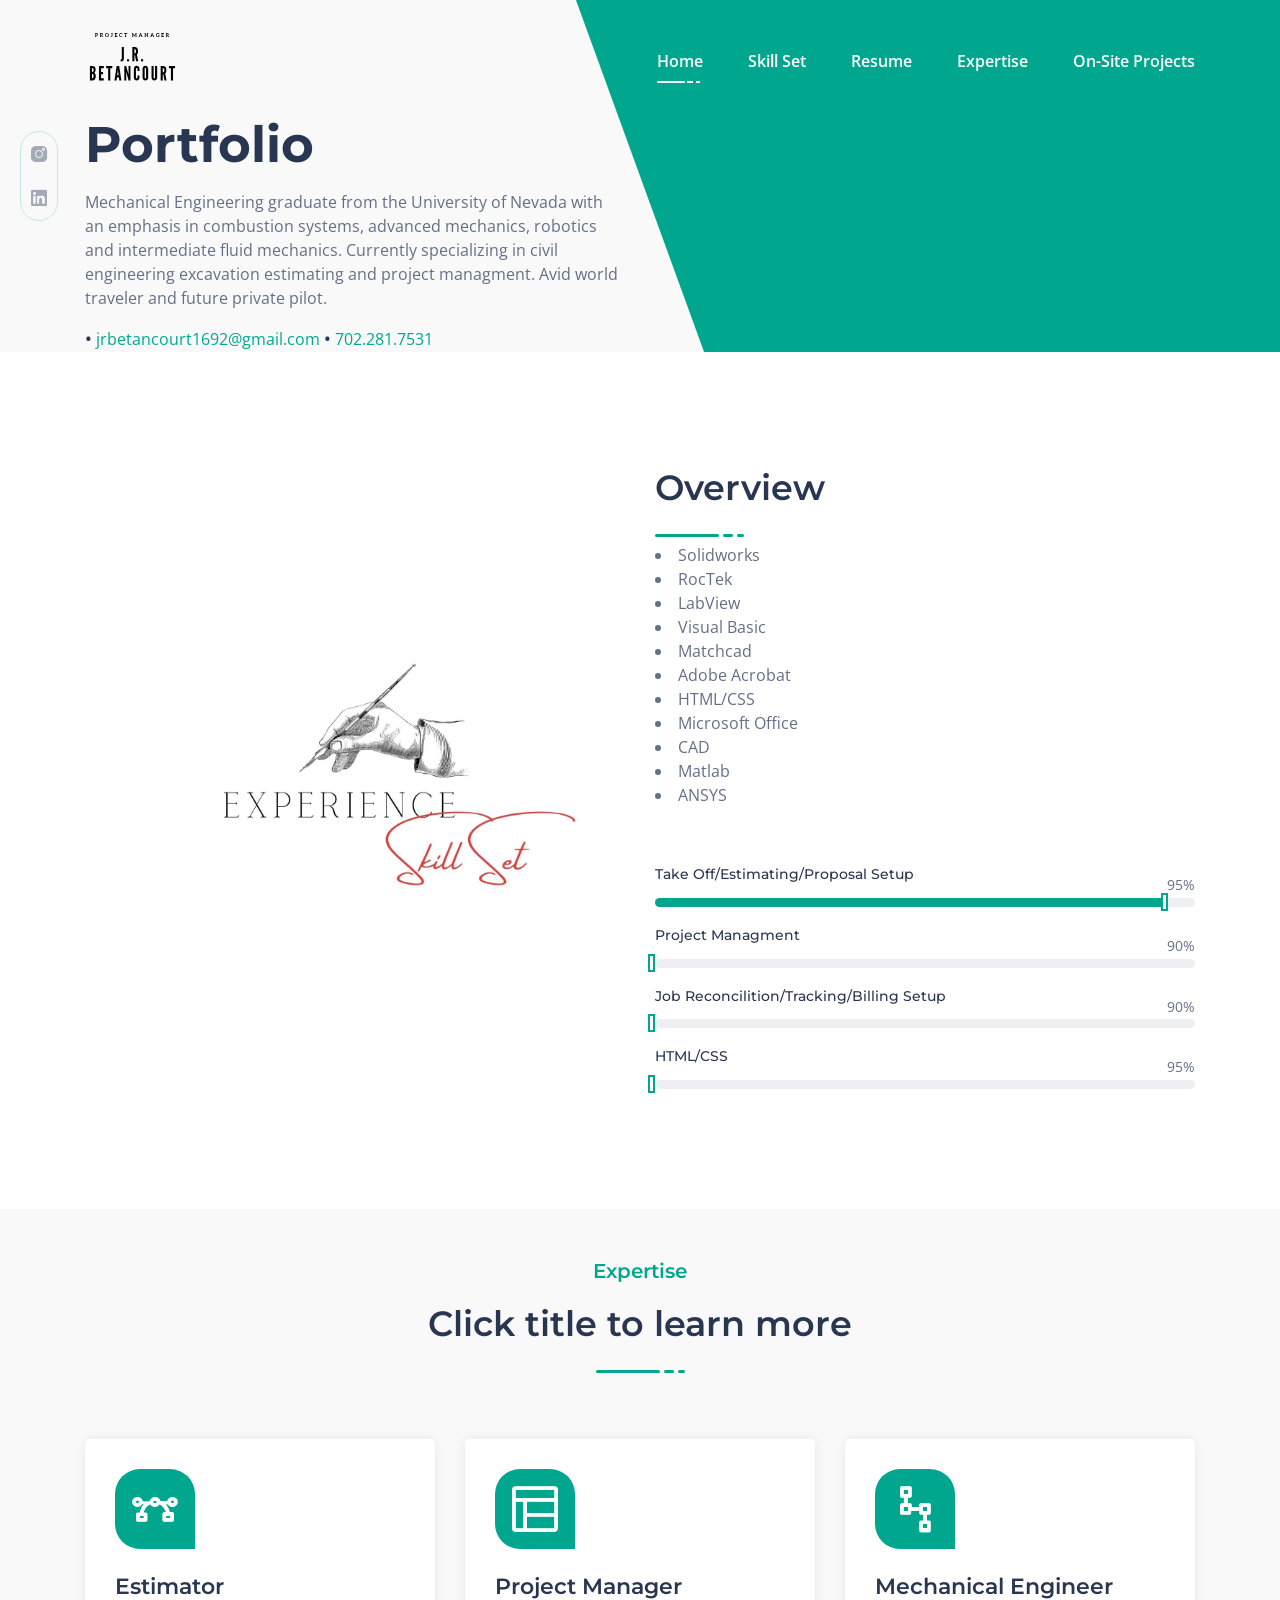
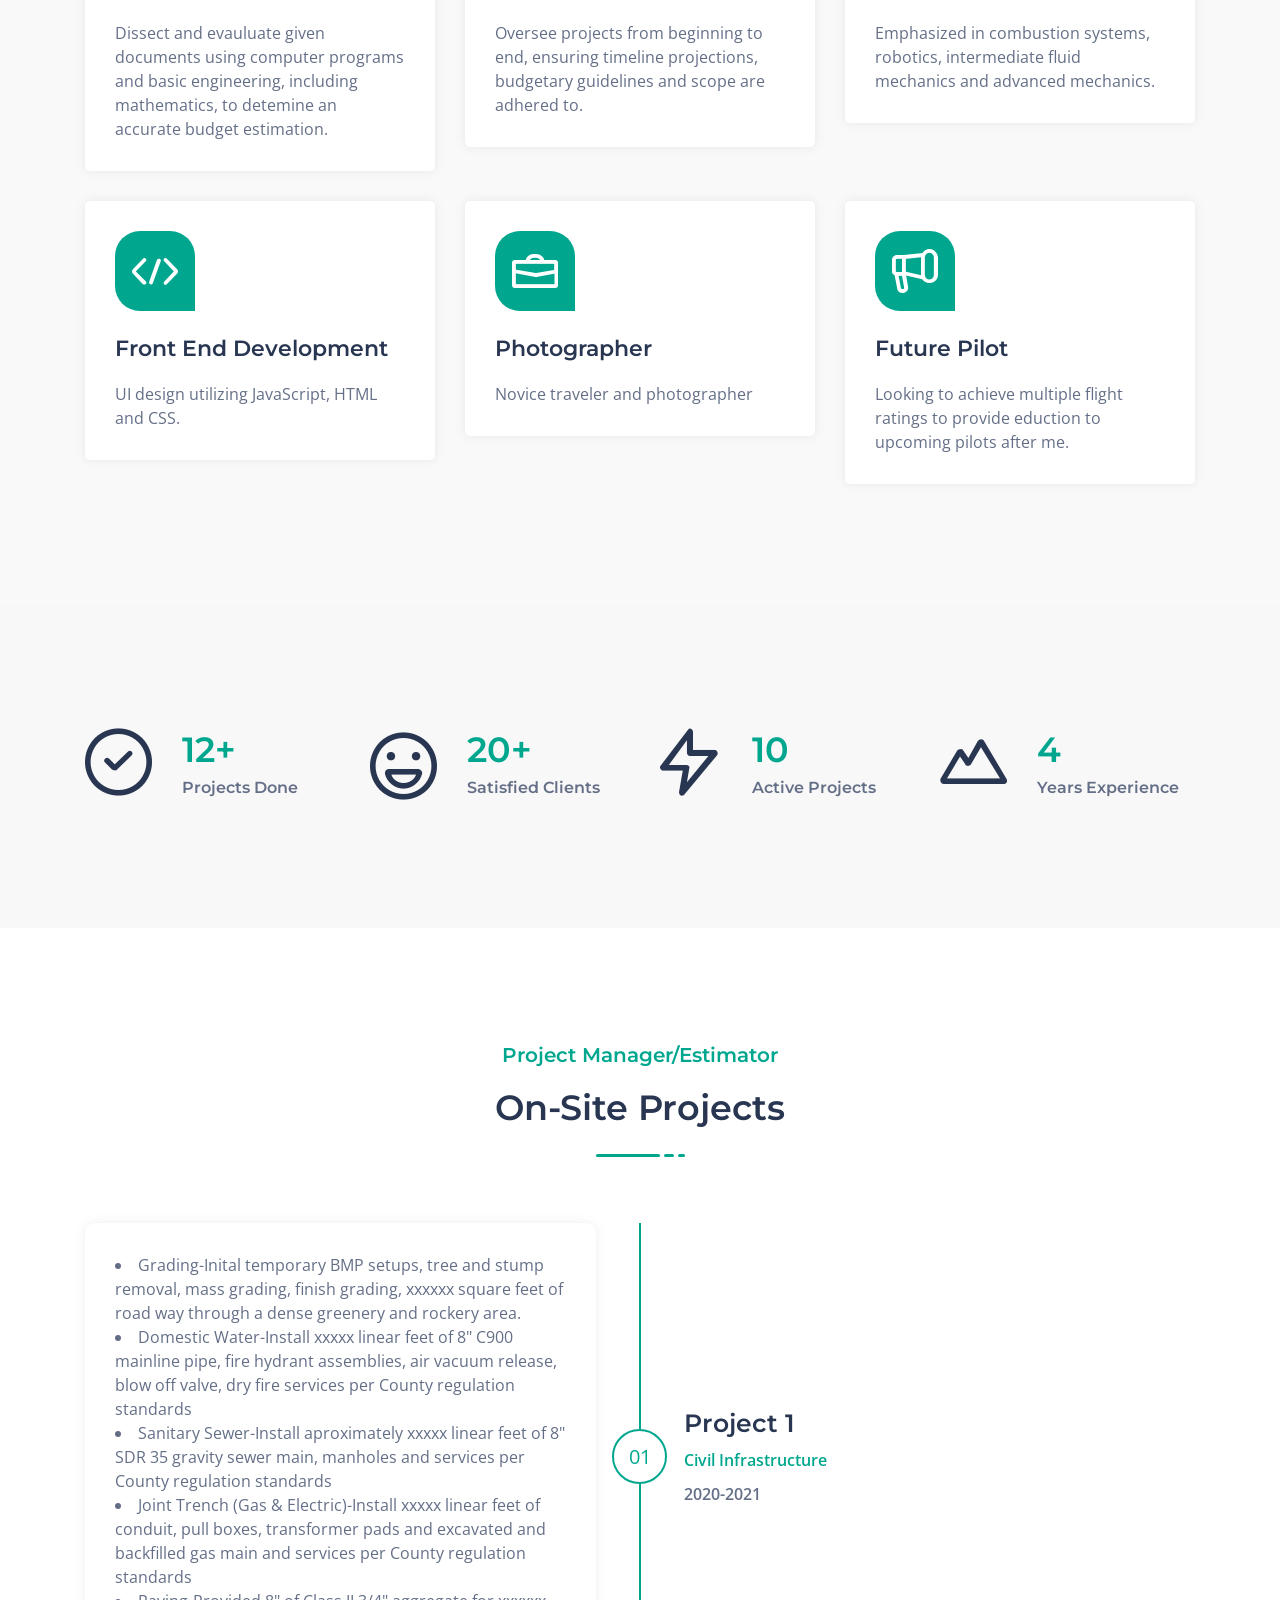
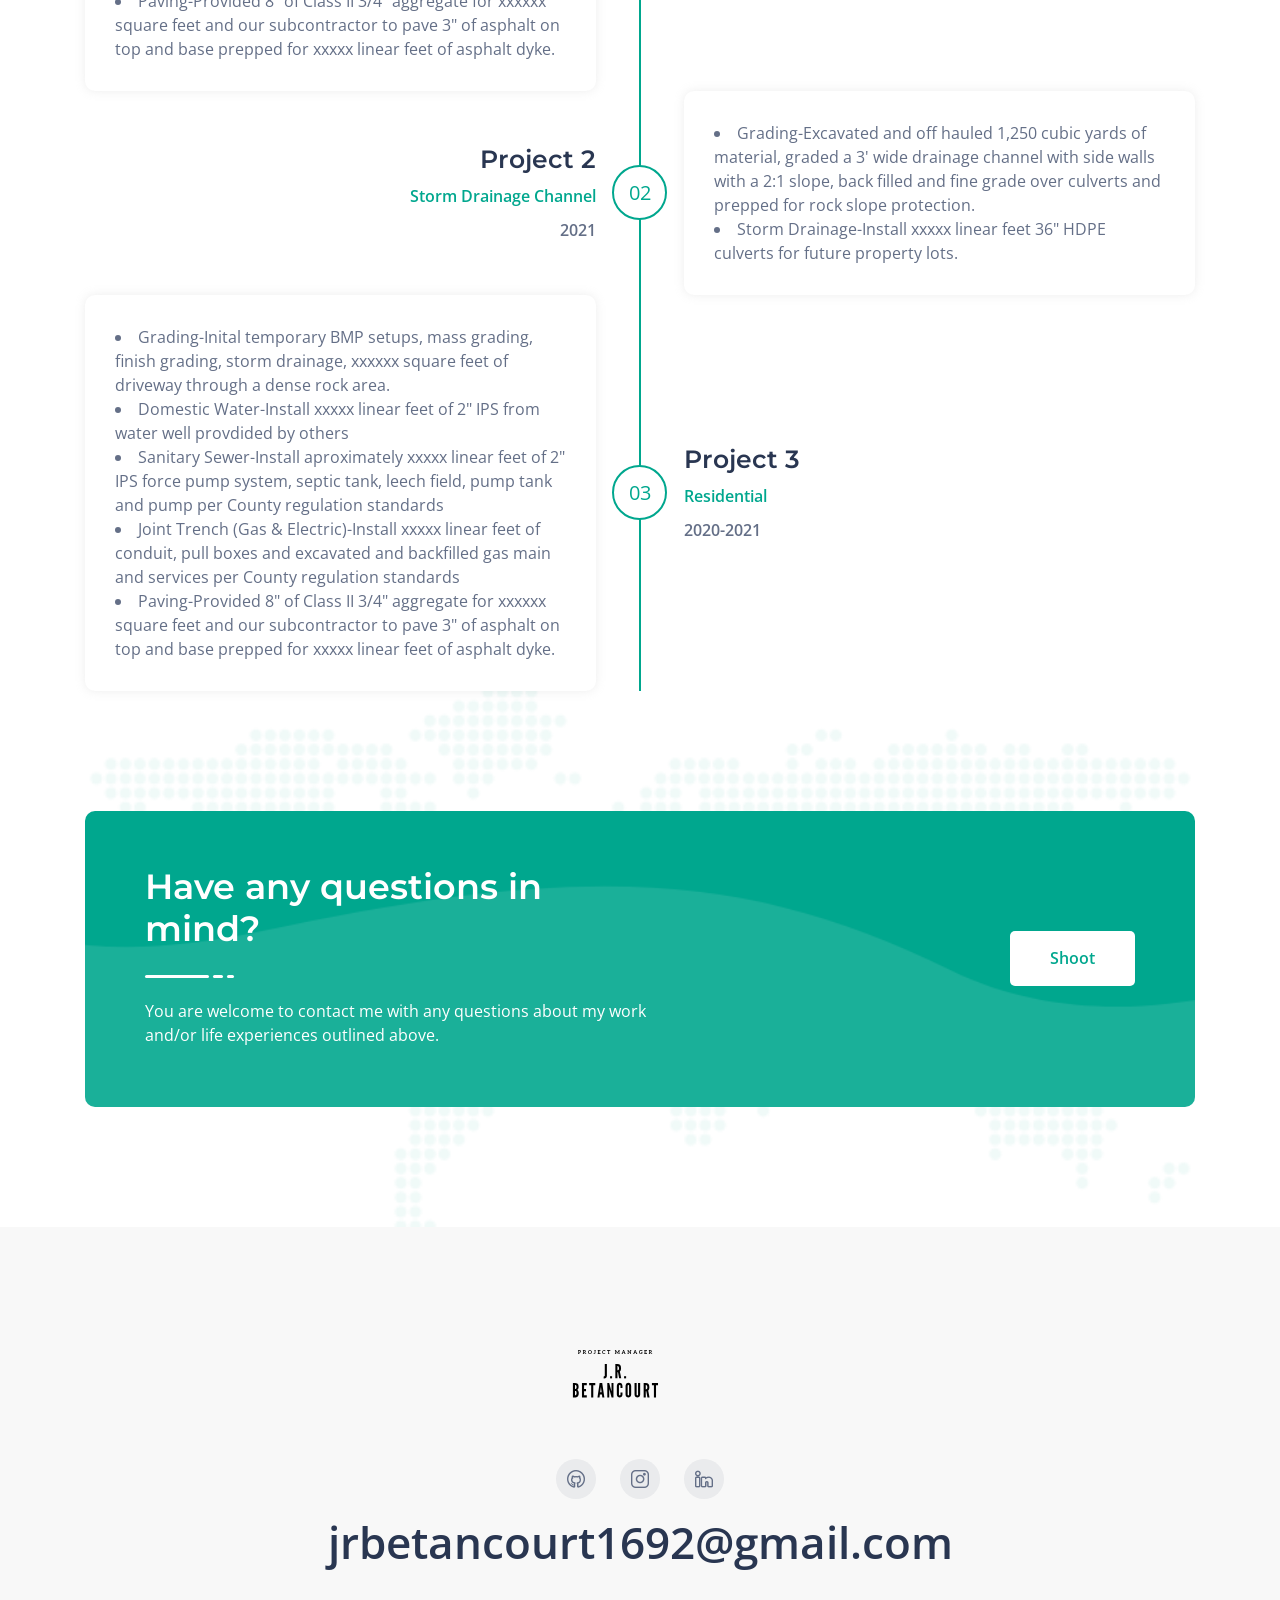
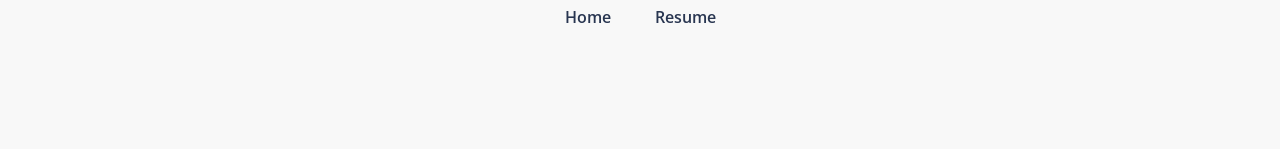
==== commit 3f25f8c0: "Update index.html" ====
--- a/index.html
+++ b/index.html
@@ -248,13 +248,13 @@
                 <div class="col-lg-6">
                     <div class="section_title text-center pb-30">
                         <h5 class="sub_title">Expertise</h5>
-                        <h3 class="main_title">Click to learn more</h3>
+                        <h3 class="main_title">Click title to learn more</h3>
                         <ul class="line">
                             <li></li>
                             <li></li>
                             <li></li>
                         </ul>
-                   <a href="Estimator.html" </div> <!-- section title -->
+                   </div> <!-- section title -->
                 </div>
             </div> <!-- row -->
             <div class="row">
@@ -266,7 +266,7 @@
                         <div class="service_content">
                             <h4 class="service_title"><a href="Estimator.html">Estimator</a></h4>
                             <p>Dissect and evauluate given documents using computer programs and basic engineering, including mathematics, to detemine an accurate budget estimation.</p>
-                        </div> </a> 
+                        </div> 
                     </div><!-- single service -->
                 </div>
                 <div class="col-lg-4 col-sm-6">
